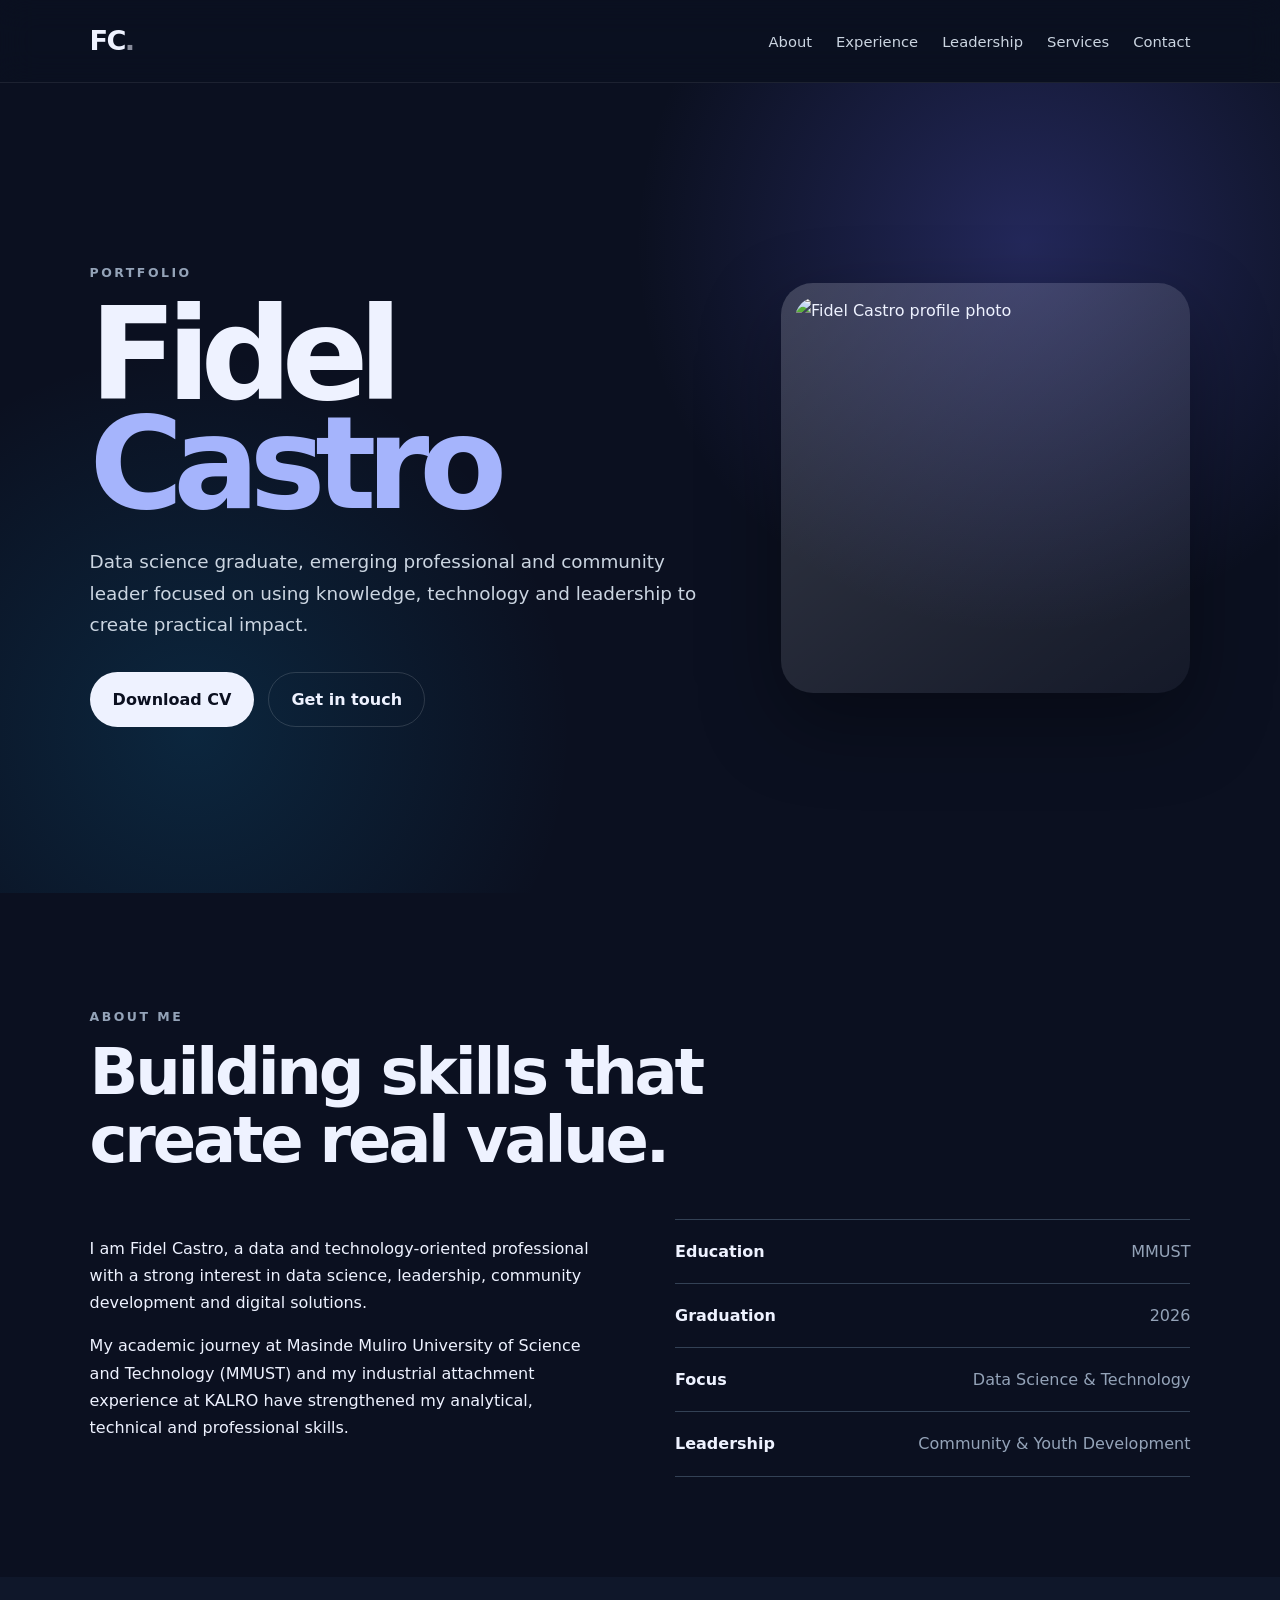
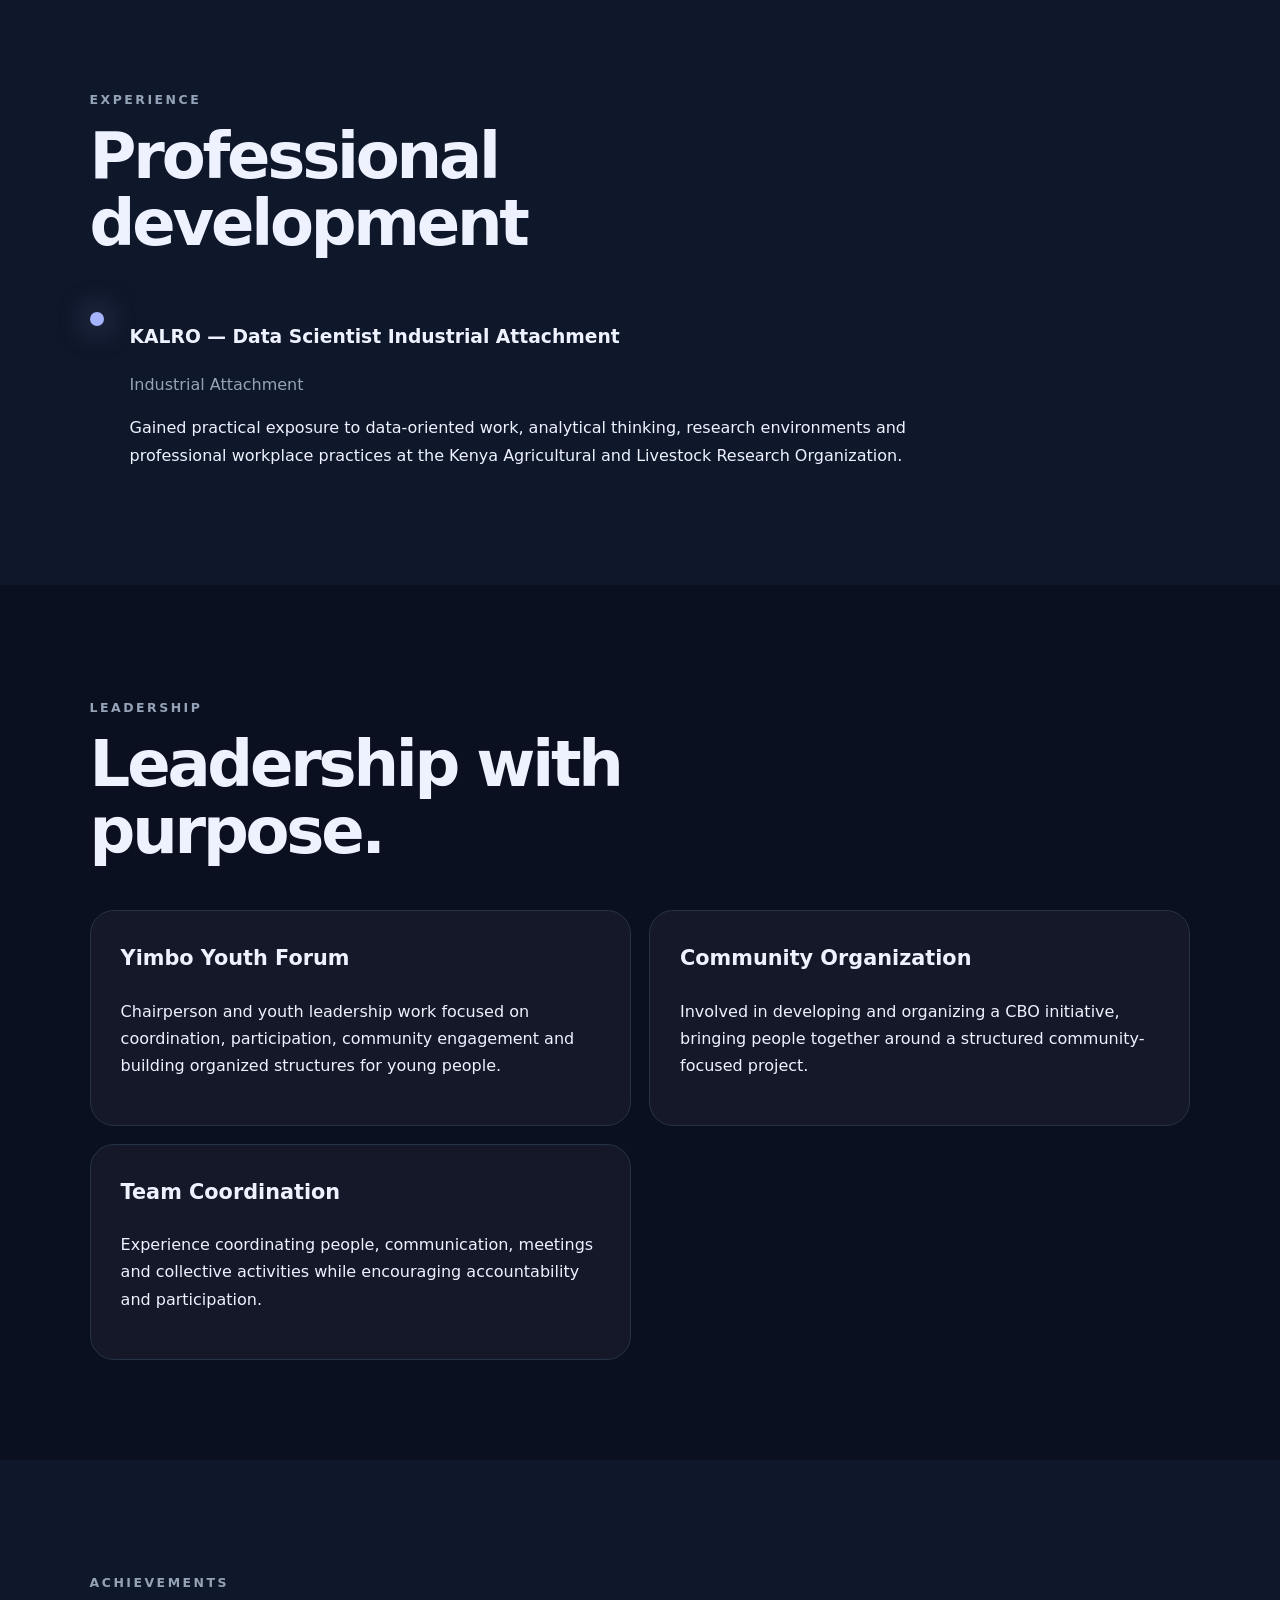
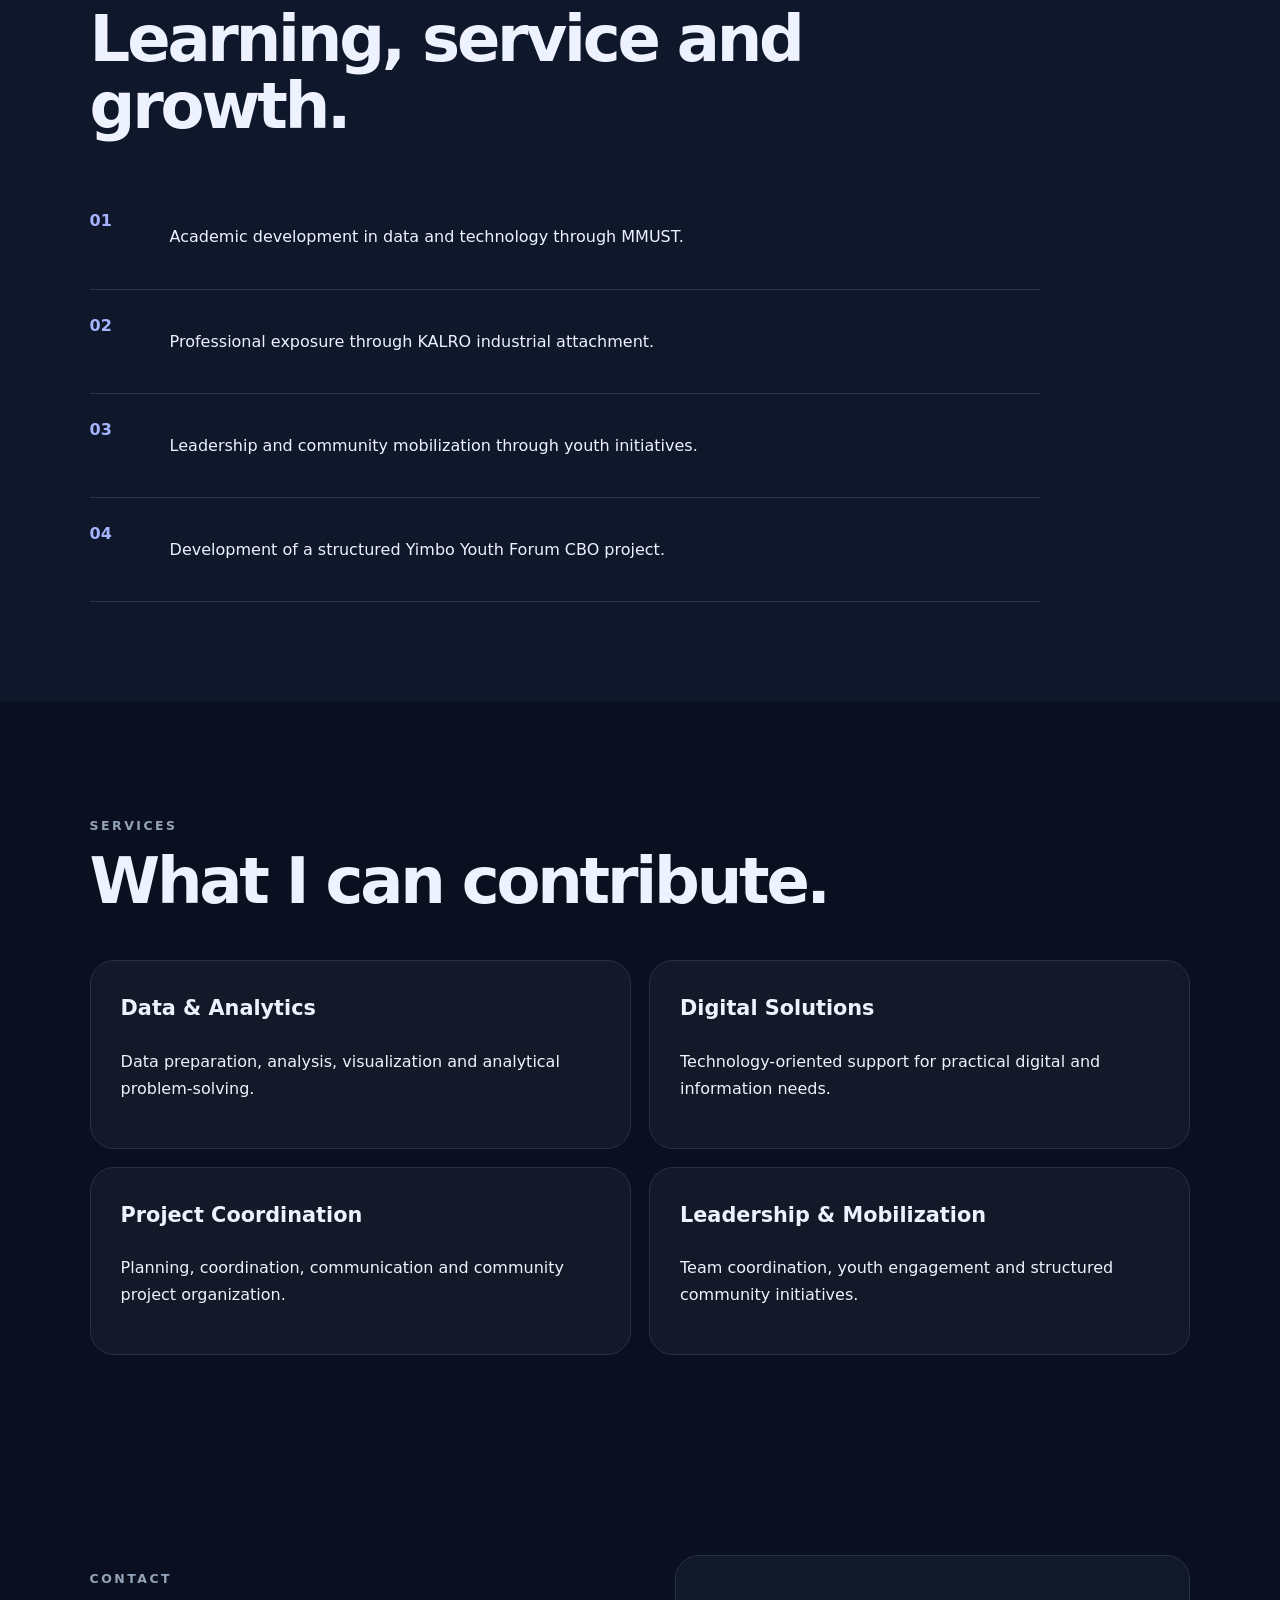
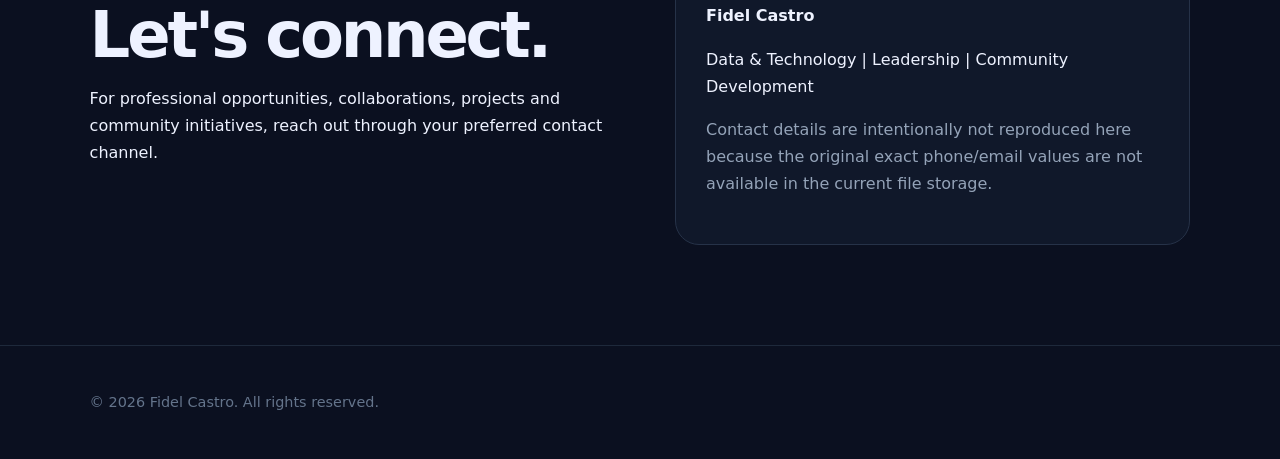
==== index.html @ 7cc09280 "Add files via upload" ====
<!doctype html>
<html lang="en">
<head>
<meta charset="utf-8">
<meta name="viewport" content="width=device-width, initial-scale=1">
<meta name="description" content="Fidel Castro — portfolio, leadership, data science and professional services.">
<title>Fidel Castro | Portfolio</title>
<link rel="stylesheet" href="styles.css">
</head>
<body>
<header class="nav">
  <a class="brand" href="#home">FC<span>.</span></a>
  <nav>
    <a href="#about">About</a>
    <a href="#experience">Experience</a>
    <a href="#leadership">Leadership</a>
    <a href="#services">Services</a>
    <a href="#contact">Contact</a>
  </nav>
</header>

<main>
<section id="home" class="hero">
  <div class="hero-copy">
    <p class="eyebrow">PORTFOLIO</p>
    <h1>Fidel<br><span>Castro</span></h1>
    <p class="lead">Data science graduate, emerging professional and community leader focused on using knowledge, technology and leadership to create practical impact.</p>
    <div class="actions">
      <a class="btn primary" href="Fidel_Castro_CV.pdf" target="_blank">Download CV</a>
      <a class="btn secondary" href="#contact">Get in touch</a>
    </div>
  </div>
  <div class="portrait-card">
    <img src="assets/profile.jpg" alt="Fidel Castro profile photo">
  </div>
</section>

<section id="about" class="section">
  <div class="section-head"><p class="eyebrow">ABOUT ME</p><h2>Building skills that create real value.</h2></div>
  <div class="grid two">
    <div><p>I am Fidel Castro, a data and technology-oriented professional with a strong interest in data science, leadership, community development and digital solutions.</p>
    <p>My academic journey at Masinde Muliro University of Science and Technology (MMUST) and my industrial attachment experience at KALRO have strengthened my analytical, technical and professional skills.</p></div>
    <div class="facts">
      <div><b>Education</b><span>MMUST</span></div>
      <div><b>Graduation</b><span>2026</span></div>
      <div><b>Focus</b><span>Data Science & Technology</span></div>
      <div><b>Leadership</b><span>Community & Youth Development</span></div>
    </div>
  </div>
</section>

<section id="experience" class="section alt">
  <div class="section-head"><p class="eyebrow">EXPERIENCE</p><h2>Professional development</h2></div>
  <article class="timeline-item">
    <div class="dot"></div>
    <div><h3>KALRO — Data Scientist Industrial Attachment</h3><p class="muted">Industrial Attachment</p>
    <p>Gained practical exposure to data-oriented work, analytical thinking, research environments and professional workplace practices at the Kenya Agricultural and Livestock Research Organization.</p></div>
  </article>
</section>

<section id="leadership" class="section">
  <div class="section-head"><p class="eyebrow">LEADERSHIP</p><h2>Leadership with purpose.</h2></div>
  <div class="cards">
    <article class="card"><h3>Yimbo Youth Forum</h3><p>Chairperson and youth leadership work focused on coordination, participation, community engagement and building organized structures for young people.</p></article>
    <article class="card"><h3>Community Organization</h3><p>Involved in developing and organizing a CBO initiative, bringing people together around a structured community-focused project.</p></article>
    <article class="card"><h3>Team Coordination</h3><p>Experience coordinating people, communication, meetings and collective activities while encouraging accountability and participation.</p></article>
  </div>
</section>

<section id="achievements" class="section alt">
  <div class="section-head"><p class="eyebrow">ACHIEVEMENTS</p><h2>Learning, service and growth.</h2></div>
  <div class="list">
    <div><span>01</span><p>Academic development in data and technology through MMUST.</p></div>
    <div><span>02</span><p>Professional exposure through KALRO industrial attachment.</p></div>
    <div><span>03</span><p>Leadership and community mobilization through youth initiatives.</p></div>
    <div><span>04</span><p>Development of a structured Yimbo Youth Forum CBO project.</p></div>
  </div>
</section>

<section id="services" class="section">
  <div class="section-head"><p class="eyebrow">SERVICES</p><h2>What I can contribute.</h2></div>
  <div class="cards">
    <article class="card"><h3>Data & Analytics</h3><p>Data preparation, analysis, visualization and analytical problem-solving.</p></article>
    <article class="card"><h3>Digital Solutions</h3><p>Technology-oriented support for practical digital and information needs.</p></article>
    <article class="card"><h3>Project Coordination</h3><p>Planning, coordination, communication and community project organization.</p></article>
    <article class="card"><h3>Leadership & Mobilization</h3><p>Team coordination, youth engagement and structured community initiatives.</p></article>
  </div>
</section>

<section id="contact" class="section contact">
  <div><p class="eyebrow">CONTACT</p><h2>Let's connect.</h2><p>For professional opportunities, collaborations, projects and community initiatives, reach out through your preferred contact channel.</p></div>
  <div class="contact-box">
    <p><strong>Fidel Castro</strong></p>
    <p>Data & Technology | Leadership | Community Development</p>
    <p class="muted">Contact details are intentionally not reproduced here because the original exact phone/email values are not available in the current file storage.</p>
  </div>
</section>
</main>

<footer><p>© 2026 Fidel Castro. All rights reserved.</p></footer>
<script src="script.js"></script>
</body>
</html>
---- styles.css ----
*{box-sizing:border-box}html{scroll-behavior:smooth}body{margin:0;font-family:Inter,system-ui,-apple-system,BlinkMacSystemFont,"Segoe UI",sans-serif;background:#0b1020;color:#eef2ff;line-height:1.7}a{color:inherit;text-decoration:none}.nav{position:sticky;top:0;z-index:20;display:flex;justify-content:space-between;align-items:center;padding:18px 7%;background:rgba(11,16,32,.88);backdrop-filter:blur(16px);border-bottom:1px solid rgba(255,255,255,.08)}.brand{font-size:1.7rem;font-weight:900;letter-spacing:-.06em}.brand span{opacity:.55}.nav nav{display:flex;gap:24px;font-size:.92rem;color:#cbd5e1}.nav nav a:hover{color:#fff}.hero{min-height:90vh;display:grid;grid-template-columns:1.2fr .8fr;gap:7%;align-items:center;padding:80px 7%;background:radial-gradient(circle at 80% 20%,rgba(99,102,241,.28),transparent 32%),radial-gradient(circle at 15% 80%,rgba(14,165,233,.15),transparent 30%)}.eyebrow{font-size:.78rem;letter-spacing:.2em;font-weight:800;color:#94a3b8}.hero h1{font-size:clamp(4rem,10vw,8rem);line-height:.85;letter-spacing:-.08em;margin:18px 0 28px}.hero h1 span{color:#a5b4fc}.lead{max-width:650px;font-size:1.15rem;color:#cbd5e1}.actions{display:flex;gap:14px;margin-top:32px}.btn{padding:13px 22px;border-radius:999px;border:1px solid rgba(255,255,255,.14);font-weight:750}.primary{background:#eef2ff;color:#0b1020}.secondary{background:transparent}.portrait-card{padding:14px;border-radius:32px;background:linear-gradient(145deg,rgba(255,255,255,.18),rgba(255,255,255,.04));box-shadow:0 30px 80px rgba(0,0,0,.35)}.portrait-card img{display:block;width:100%;aspect-ratio:1;border-radius:22px;object-fit:cover}.section{padding:100px 7%}.alt{background:#0f172a}.section-head{max-width:800px;margin-bottom:45px}.section h2{font-size:clamp(2rem,5vw,4rem);line-height:1.05;letter-spacing:-.05em;margin:10px 0}.grid.two{display:grid;grid-template-columns:1fr 1fr;gap:70px}.facts{border-top:1px solid #334155}.facts div{display:flex;justify-content:space-between;gap:20px;padding:18px 0;border-bottom:1px solid #334155}.facts span,.muted{color:#94a3b8}.timeline-item{display:grid;grid-template-columns:18px 1fr;gap:22px;max-width:900px}.dot{width:14px;height:14px;border-radius:50%;background:#a5b4fc;margin-top:10px;box-shadow:0 0 30px rgba(165,180,252,.7)}.cards{display:grid;grid-template-columns:repeat(2,1fr);gap:18px}.card{padding:30px;border:1px solid #263248;border-radius:24px;background:rgba(255,255,255,.035)}.card h3{margin-top:0;font-size:1.3rem}.list{max-width:950px}.list div{display:grid;grid-template-columns:60px 1fr;gap:20px;padding:22px 0;border-bottom:1px solid #263248}.list span{color:#a5b4fc;font-weight:800}.contact{display:grid;grid-template-columns:1fr 1fr;gap:70px}.contact-box{border:1px solid #263248;border-radius:24px;padding:30px;background:#10182a}footer{padding:30px 7%;border-top:1px solid #1e293b;color:#64748b;font-size:.9rem}@media(max-width:800px){.nav nav{display:none}.hero,.grid.two,.contact{grid-template-columns:1fr}.hero{padding-top:55px}.portrait-card{max-width:500px}.cards{grid-template-columns:1fr}.section{padding:75px 6%}.hero h1{font-size:4.5rem}}
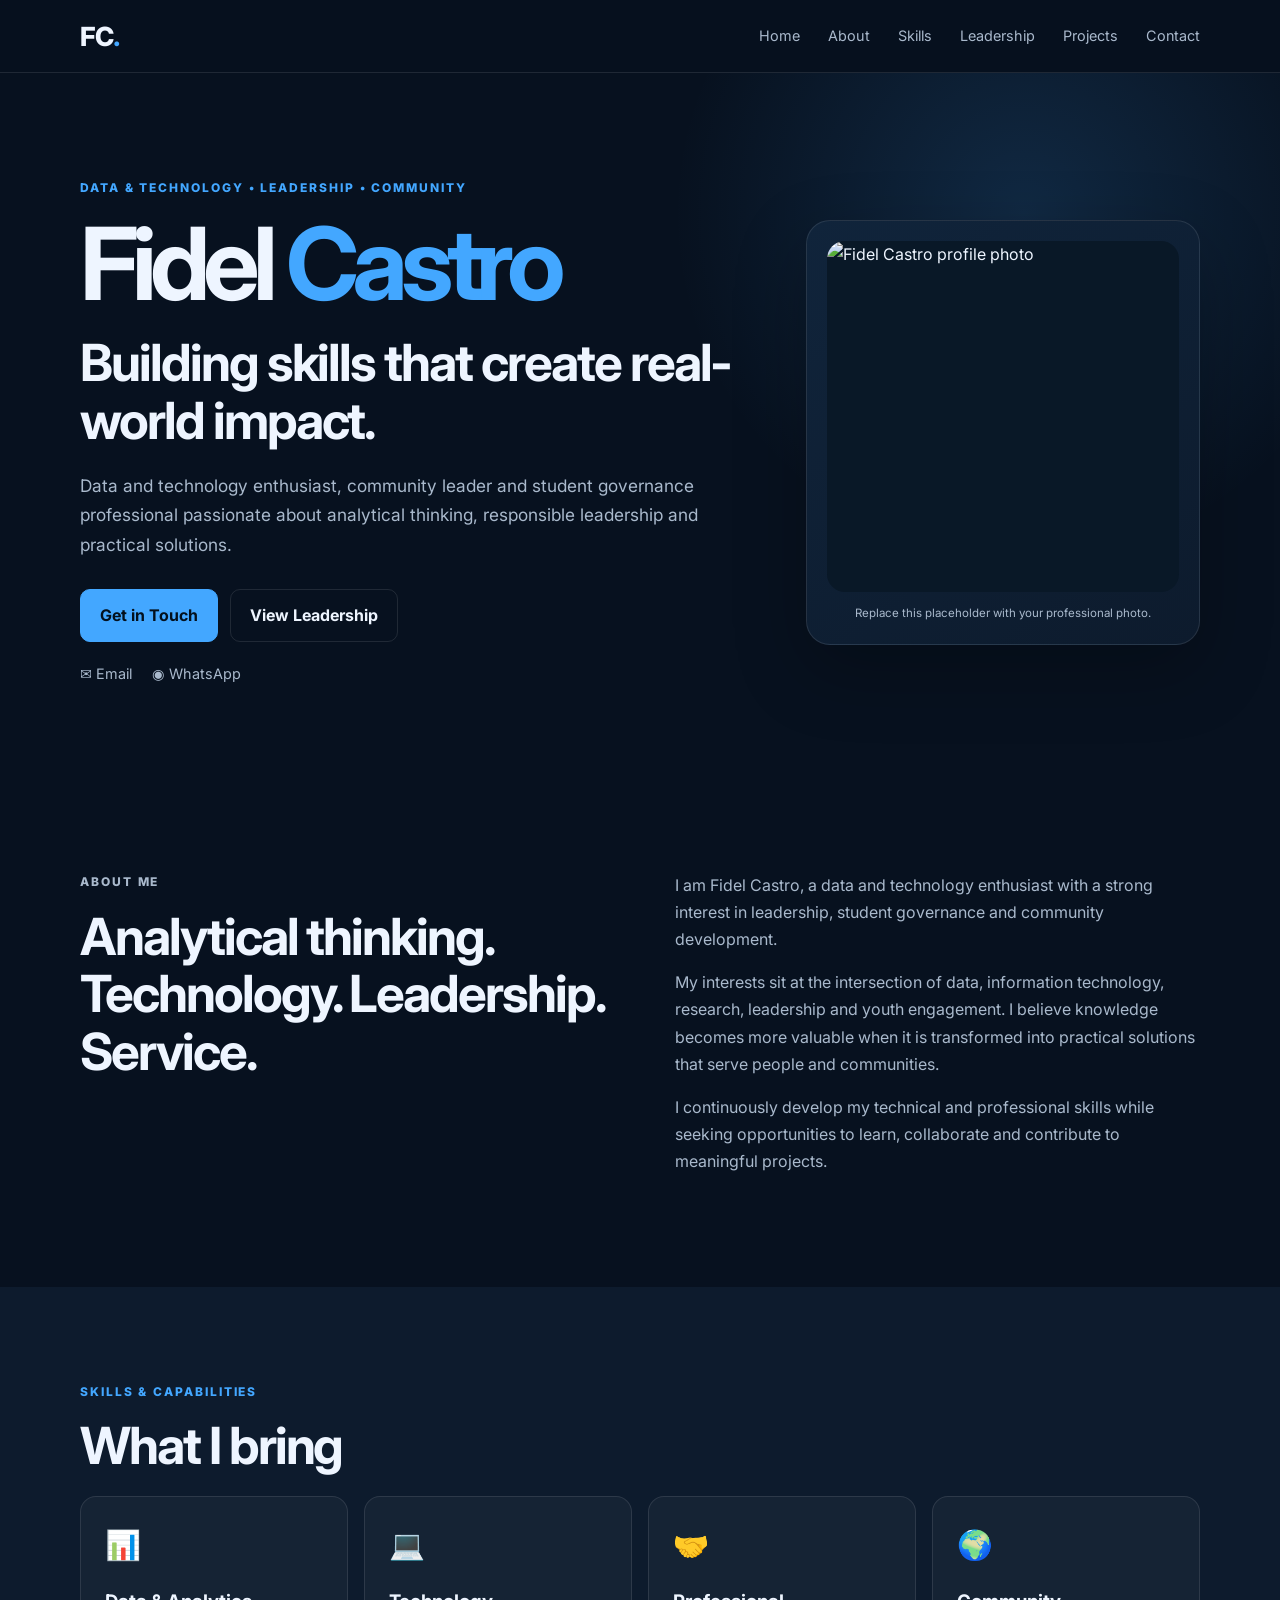
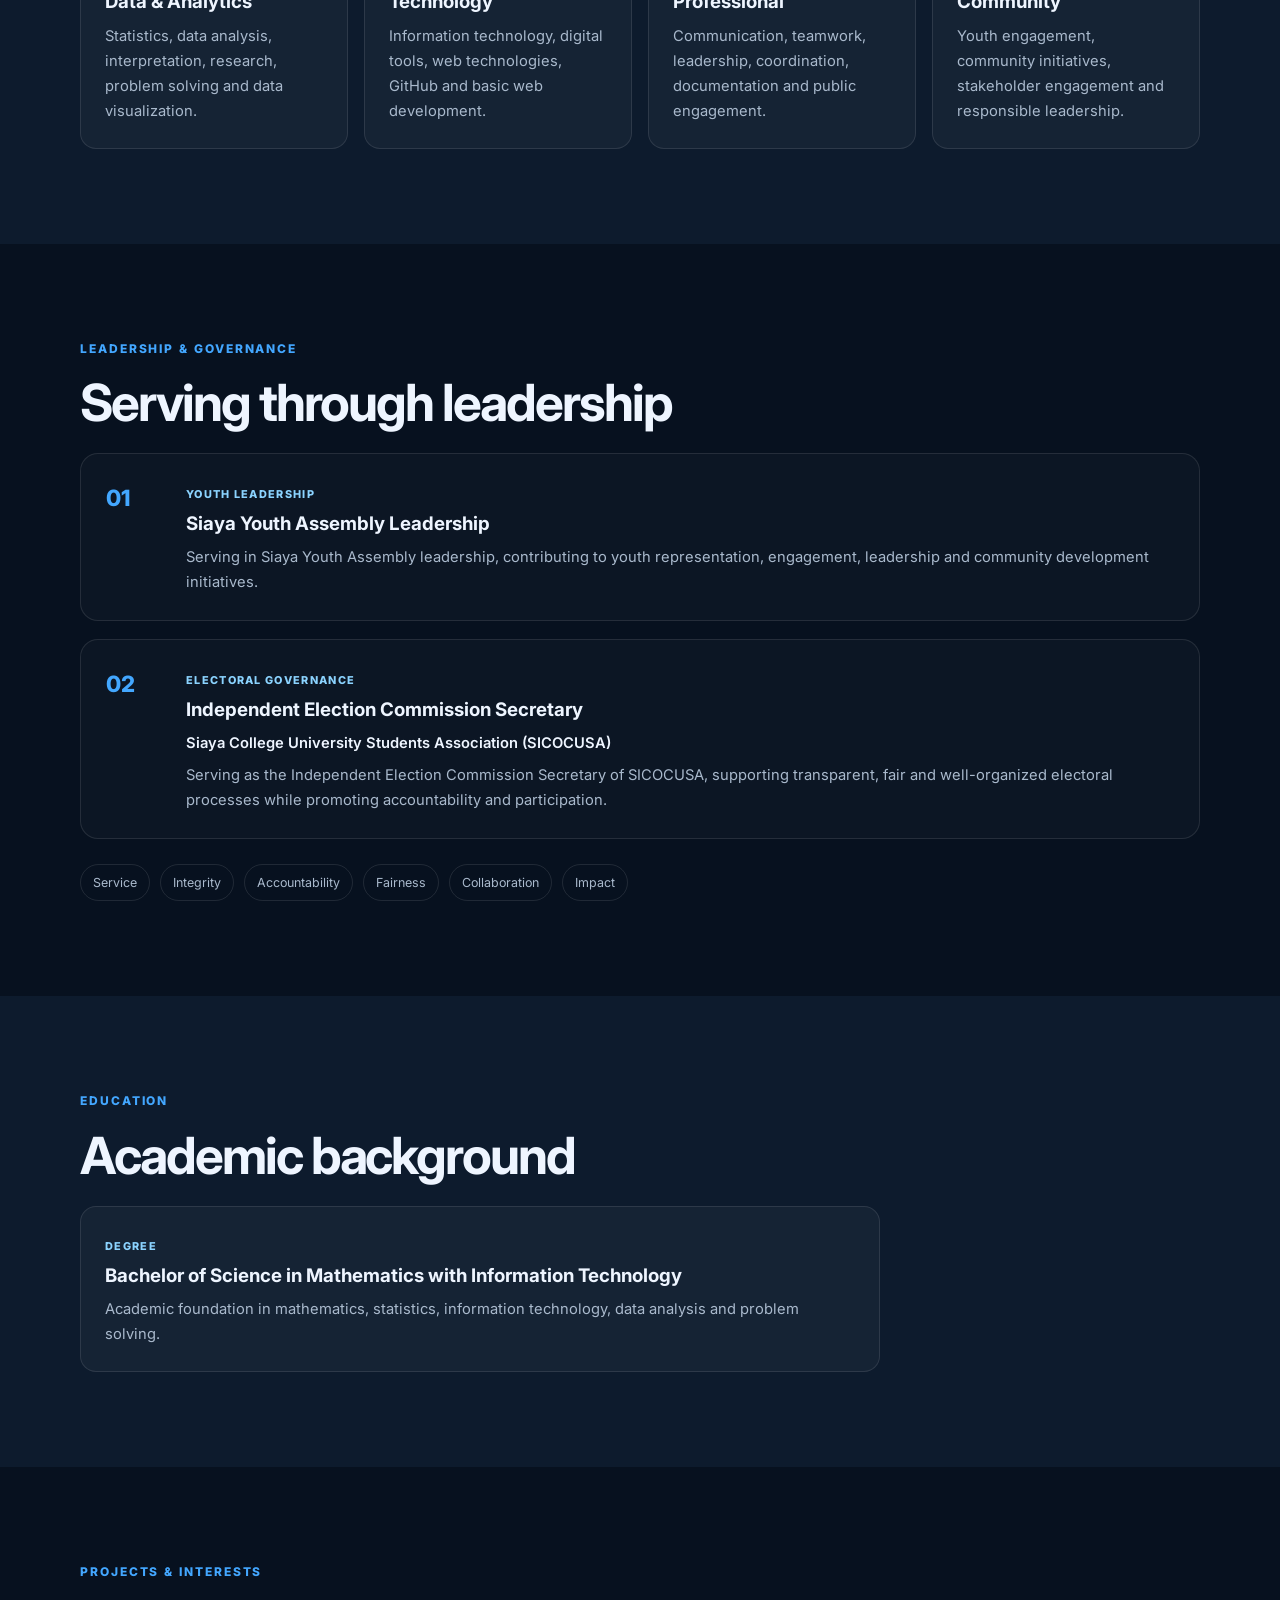
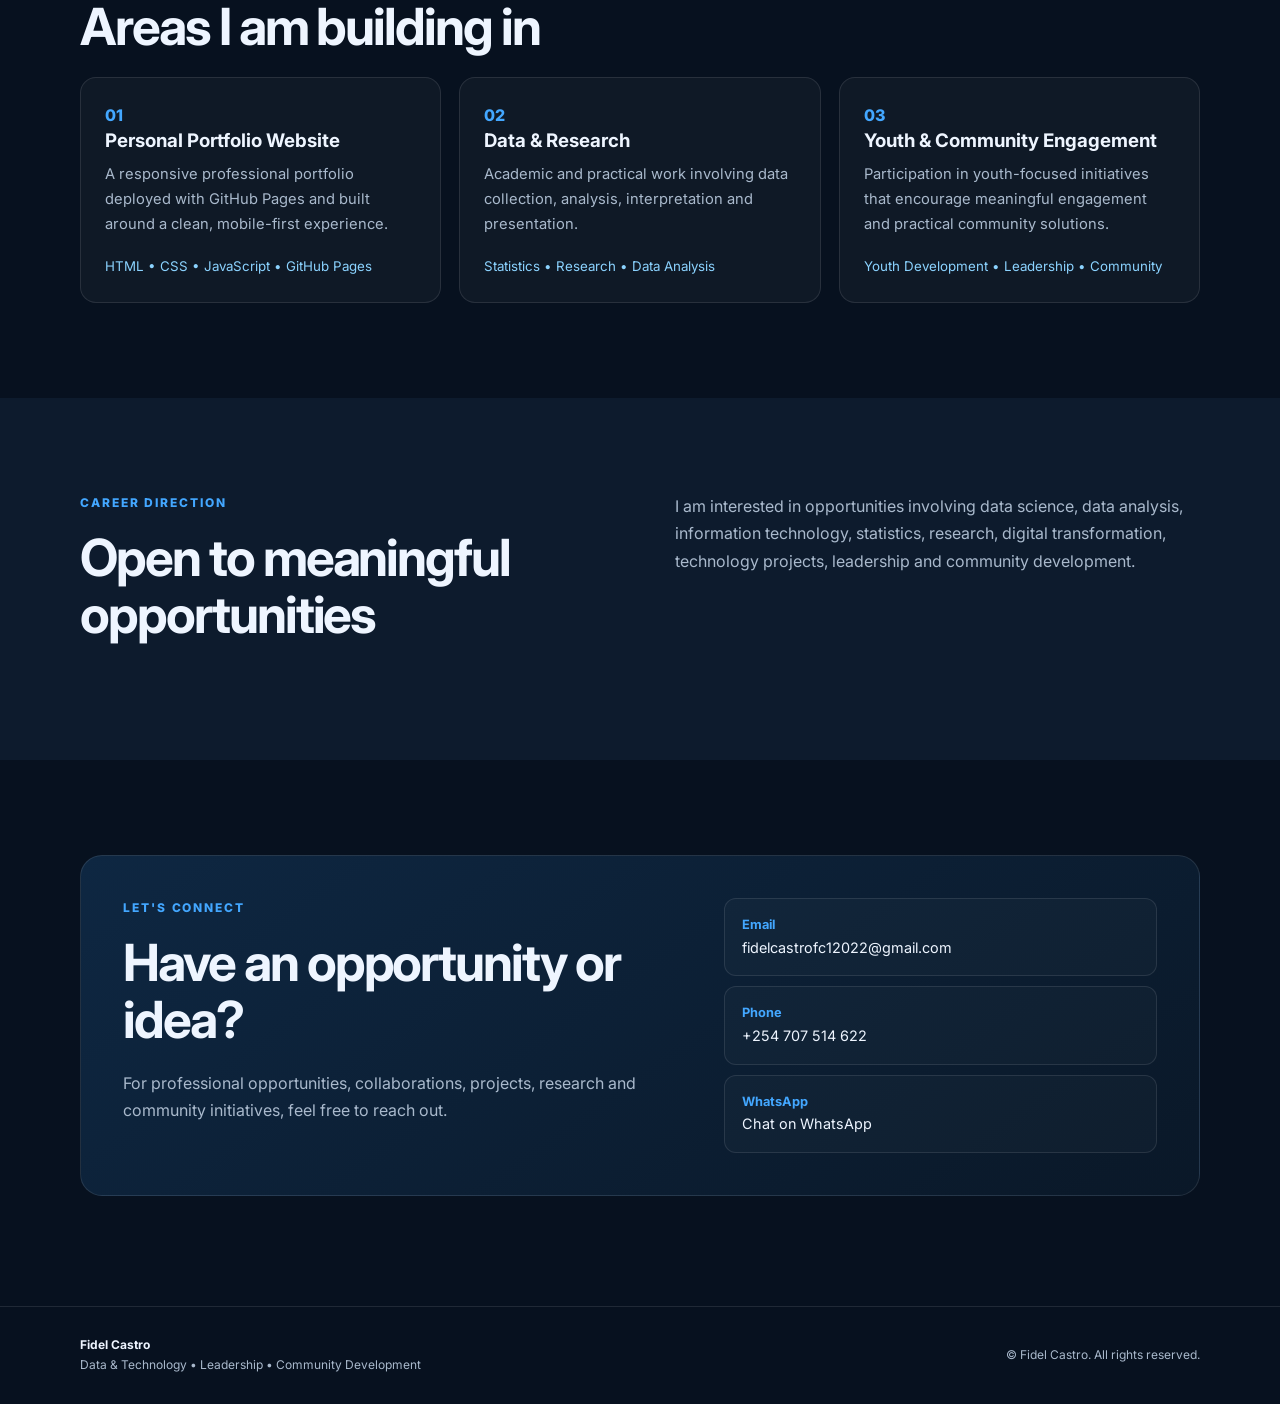
==== commit 283464da: "Add files via upload" ====
--- a/index.html
+++ b/index.html
@@ -1,103 +1,237 @@
-<!doctype html>
+<!DOCTYPE html>
 <html lang="en">
 <head>
-<meta charset="utf-8">
-<meta name="viewport" content="width=device-width, initial-scale=1">
-<meta name="description" content="Fidel Castro — portfolio, leadership, data science and professional services.">
-<title>Fidel Castro | Portfolio</title>
-<link rel="stylesheet" href="styles.css">
+  <meta charset="UTF-8">
+  <meta name="viewport" content="width=device-width, initial-scale=1.0">
+  <meta name="description" content="Fidel Castro — Data & Technology, Leadership and Community Development.">
+  <title>Fidel Castro | Portfolio</title>
+  <link rel="stylesheet" href="style.css">
 </head>
 <body>
-<header class="nav">
-  <a class="brand" href="#home">FC<span>.</span></a>
-  <nav>
-    <a href="#about">About</a>
-    <a href="#experience">Experience</a>
-    <a href="#leadership">Leadership</a>
-    <a href="#services">Services</a>
-    <a href="#contact">Contact</a>
-  </nav>
-</header>
-
-<main>
-<section id="home" class="hero">
-  <div class="hero-copy">
-    <p class="eyebrow">PORTFOLIO</p>
-    <h1>Fidel<br><span>Castro</span></h1>
-    <p class="lead">Data science graduate, emerging professional and community leader focused on using knowledge, technology and leadership to create practical impact.</p>
-    <div class="actions">
-      <a class="btn primary" href="Fidel_Castro_CV.pdf" target="_blank">Download CV</a>
-      <a class="btn secondary" href="#contact">Get in touch</a>
+  <header class="site-header">
+    <nav class="nav container">
+      <a class="logo" href="#home">FC<span>.</span></a>
+      <button class="menu-toggle" aria-label="Open menu" aria-expanded="false">☰</button>
+      <div class="nav-links">
+        <a href="#home">Home</a>
+        <a href="#about">About</a>
+        <a href="#skills">Skills</a>
+        <a href="#leadership">Leadership</a>
+        <a href="#projects">Projects</a>
+        <a href="#contact">Contact</a>
+      </div>
+    </nav>
+  </header>
+
+  <main>
+    <section id="home" class="hero">
+      <div class="container hero-grid">
+        <div class="hero-copy">
+          <p class="eyebrow">DATA & TECHNOLOGY • LEADERSHIP • COMMUNITY</p>
+          <h1>Fidel <span>Castro</span></h1>
+          <h2>Building skills that create real-world impact.</h2>
+          <p class="lead">
+            Data and technology enthusiast, community leader and student governance professional
+            passionate about analytical thinking, responsible leadership and practical solutions.
+          </p>
+          <div class="actions">
+            <a class="btn primary" href="#contact">Get in Touch</a>
+            <a class="btn secondary" href="#leadership">View Leadership</a>
+          </div>
+          <div class="quick-links">
+            <a href="mailto:fidelcastrofc12022@gmail.com">✉ Email</a>
+            <a href="https://wa.me/254707514622" target="_blank" rel="noopener">◉ WhatsApp</a>
+          </div>
+        </div>
+
+        <div class="profile-card">
+          <div class="profile-frame">
+            <img src="assets/profile-placeholder.svg" alt="Fidel Castro profile photo">
+          </div>
+          <p class="photo-note">Replace this placeholder with your professional photo.</p>
+        </div>
+      </div>
+    </section>
+
+    <section id="about" class="section">
+      <div class="container two-col">
+        <div>
+          <p class="eyebrow">ABOUT ME</p>
+          <h2>Analytical thinking. Technology. Leadership. Service.</h2>
+        </div>
+        <div>
+          <p>
+            I am Fidel Castro, a data and technology enthusiast with a strong interest in
+            leadership, student governance and community development.
+          </p>
+          <p>
+            My interests sit at the intersection of data, information technology, research,
+            leadership and youth engagement. I believe knowledge becomes more valuable when it
+            is transformed into practical solutions that serve people and communities.
+          </p>
+          <p>
+            I continuously develop my technical and professional skills while seeking
+            opportunities to learn, collaborate and contribute to meaningful projects.
+          </p>
+        </div>
+      </div>
+    </section>
+
+    <section id="skills" class="section alt">
+      <div class="container">
+        <p class="eyebrow">SKILLS & CAPABILITIES</p>
+        <h2>What I bring</h2>
+        <div class="cards">
+          <article class="card">
+            <div class="icon">📊</div>
+            <h3>Data & Analytics</h3>
+            <p>Statistics, data analysis, interpretation, research, problem solving and data visualization.</p>
+          </article>
+          <article class="card">
+            <div class="icon">💻</div>
+            <h3>Technology</h3>
+            <p>Information technology, digital tools, web technologies, GitHub and basic web development.</p>
+          </article>
+          <article class="card">
+            <div class="icon">🤝</div>
+            <h3>Professional</h3>
+            <p>Communication, teamwork, leadership, coordination, documentation and public engagement.</p>
+          </article>
+          <article class="card">
+            <div class="icon">🌍</div>
+            <h3>Community</h3>
+            <p>Youth engagement, community initiatives, stakeholder engagement and responsible leadership.</p>
+          </article>
+        </div>
+      </div>
+    </section>
+
+    <section id="leadership" class="section">
+      <div class="container">
+        <p class="eyebrow">LEADERSHIP & GOVERNANCE</p>
+        <h2>Serving through leadership</h2>
+        <div class="timeline">
+          <article class="role">
+            <div class="role-number">01</div>
+            <div>
+              <span class="tag">Youth Leadership</span>
+              <h3>Siaya Youth Assembly Leadership</h3>
+              <p>
+                Serving in Siaya Youth Assembly leadership, contributing to youth representation,
+                engagement, leadership and community development initiatives.
+              </p>
+            </div>
+          </article>
+
+          <article class="role">
+            <div class="role-number">02</div>
+            <div>
+              <span class="tag">Electoral Governance</span>
+              <h3>Independent Election Commission Secretary</h3>
+              <p class="association">Siaya College University Students Association (SICOCUSA)</p>
+              <p>
+                Serving as the Independent Election Commission Secretary of SICOCUSA, supporting
+                transparent, fair and well-organized electoral processes while promoting
+                accountability and participation.
+              </p>
+            </div>
+          </article>
+        </div>
+
+        <div class="values">
+          <span>Service</span><span>Integrity</span><span>Accountability</span>
+          <span>Fairness</span><span>Collaboration</span><span>Impact</span>
+        </div>
+      </div>
+    </section>
+
+    <section id="education" class="section alt">
+      <div class="container">
+        <p class="eyebrow">EDUCATION</p>
+        <h2>Academic background</h2>
+        <article class="education-card">
+          <div>
+            <span class="tag">Degree</span>
+            <h3>Bachelor of Science in Mathematics with Information Technology</h3>
+            <p>Academic foundation in mathematics, statistics, information technology, data analysis and problem solving.</p>
+          </div>
+        </article>
+      </div>
+    </section>
+
+    <section id="projects" class="section">
+      <div class="container">
+        <p class="eyebrow">PROJECTS & INTERESTS</p>
+        <h2>Areas I am building in</h2>
+        <div class="project-grid">
+          <article class="project">
+            <span>01</span>
+            <h3>Personal Portfolio Website</h3>
+            <p>A responsive professional portfolio deployed with GitHub Pages and built around a clean, mobile-first experience.</p>
+            <small>HTML • CSS • JavaScript • GitHub Pages</small>
+          </article>
+          <article class="project">
+            <span>02</span>
+            <h3>Data & Research</h3>
+            <p>Academic and practical work involving data collection, analysis, interpretation and presentation.</p>
+            <small>Statistics • Research • Data Analysis</small>
+          </article>
+          <article class="project">
+            <span>03</span>
+            <h3>Youth & Community Engagement</h3>
+            <p>Participation in youth-focused initiatives that encourage meaningful engagement and practical community solutions.</p>
+            <small>Youth Development • Leadership • Community</small>
+          </article>
+        </div>
+      </div>
+    </section>
+
+    <section id="career" class="section alt">
+      <div class="container career">
+        <div>
+          <p class="eyebrow">CAREER DIRECTION</p>
+          <h2>Open to meaningful opportunities</h2>
+        </div>
+        <p>
+          I am interested in opportunities involving data science, data analysis, information
+          technology, statistics, research, digital transformation, technology projects,
+          leadership and community development.
+        </p>
+      </div>
+    </section>
+
+    <section id="contact" class="section contact">
+      <div class="container contact-box">
+        <div>
+          <p class="eyebrow">LET'S CONNECT</p>
+          <h2>Have an opportunity or idea?</h2>
+          <p>For professional opportunities, collaborations, projects, research and community initiatives, feel free to reach out.</p>
+        </div>
+        <div class="contact-details">
+          <a href="mailto:fidelcastrofc12022@gmail.com">
+            <strong>Email</strong>
+            <span>fidelcastrofc12022@gmail.com</span>
+          </a>
+          <a href="tel:+254707514622">
+            <strong>Phone</strong>
+            <span>+254 707 514 622</span>
+          </a>
+          <a href="https://wa.me/254707514622" target="_blank" rel="noopener">
+            <strong>WhatsApp</strong>
+            <span>Chat on WhatsApp</span>
+          </a>
+        </div>
+      </div>
+    </section>
+  </main>
+
+  <footer>
+    <div class="container footer-inner">
+      <div><strong>Fidel Castro</strong><span>Data & Technology • Leadership • Community Development</span></div>
+      <p>© <span id="year"></span> Fidel Castro. All rights reserved.</p>
     </div>
-  </div>
-  <div class="portrait-card">
-    <img src="assets/profile.jpg" alt="Fidel Castro profile photo">
-  </div>
-</section>
-
-<section id="about" class="section">
-  <div class="section-head"><p class="eyebrow">ABOUT ME</p><h2>Building skills that create real value.</h2></div>
-  <div class="grid two">
-    <div><p>I am Fidel Castro, a data and technology-oriented professional with a strong interest in data science, leadership, community development and digital solutions.</p>
-    <p>My academic journey at Masinde Muliro University of Science and Technology (MMUST) and my industrial attachment experience at KALRO have strengthened my analytical, technical and professional skills.</p></div>
-    <div class="facts">
-      <div><b>Education</b><span>MMUST</span></div>
-      <div><b>Graduation</b><span>2026</span></div>
-      <div><b>Focus</b><span>Data Science & Technology</span></div>
-      <div><b>Leadership</b><span>Community & Youth Development</span></div>
-    </div>
-  </div>
-</section>
-
-<section id="experience" class="section alt">
-  <div class="section-head"><p class="eyebrow">EXPERIENCE</p><h2>Professional development</h2></div>
-  <article class="timeline-item">
-    <div class="dot"></div>
-    <div><h3>KALRO — Data Scientist Industrial Attachment</h3><p class="muted">Industrial Attachment</p>
-    <p>Gained practical exposure to data-oriented work, analytical thinking, research environments and professional workplace practices at the Kenya Agricultural and Livestock Research Organization.</p></div>
-  </article>
-</section>
-
-<section id="leadership" class="section">
-  <div class="section-head"><p class="eyebrow">LEADERSHIP</p><h2>Leadership with purpose.</h2></div>
-  <div class="cards">
-    <article class="card"><h3>Yimbo Youth Forum</h3><p>Chairperson and youth leadership work focused on coordination, participation, community engagement and building organized structures for young people.</p></article>
-    <article class="card"><h3>Community Organization</h3><p>Involved in developing and organizing a CBO initiative, bringing people together around a structured community-focused project.</p></article>
-    <article class="card"><h3>Team Coordination</h3><p>Experience coordinating people, communication, meetings and collective activities while encouraging accountability and participation.</p></article>
-  </div>
-</section>
-
-<section id="achievements" class="section alt">
-  <div class="section-head"><p class="eyebrow">ACHIEVEMENTS</p><h2>Learning, service and growth.</h2></div>
-  <div class="list">
-    <div><span>01</span><p>Academic development in data and technology through MMUST.</p></div>
-    <div><span>02</span><p>Professional exposure through KALRO industrial attachment.</p></div>
-    <div><span>03</span><p>Leadership and community mobilization through youth initiatives.</p></div>
-    <div><span>04</span><p>Development of a structured Yimbo Youth Forum CBO project.</p></div>
-  </div>
-</section>
-
-<section id="services" class="section">
-  <div class="section-head"><p class="eyebrow">SERVICES</p><h2>What I can contribute.</h2></div>
-  <div class="cards">
-    <article class="card"><h3>Data & Analytics</h3><p>Data preparation, analysis, visualization and analytical problem-solving.</p></article>
-    <article class="card"><h3>Digital Solutions</h3><p>Technology-oriented support for practical digital and information needs.</p></article>
-    <article class="card"><h3>Project Coordination</h3><p>Planning, coordination, communication and community project organization.</p></article>
-    <article class="card"><h3>Leadership & Mobilization</h3><p>Team coordination, youth engagement and structured community initiatives.</p></article>
-  </div>
-</section>
-
-<section id="contact" class="section contact">
-  <div><p class="eyebrow">CONTACT</p><h2>Let's connect.</h2><p>For professional opportunities, collaborations, projects and community initiatives, reach out through your preferred contact channel.</p></div>
-  <div class="contact-box">
-    <p><strong>Fidel Castro</strong></p>
-    <p>Data & Technology | Leadership | Community Development</p>
-    <p class="muted">Contact details are intentionally not reproduced here because the original exact phone/email values are not available in the current file storage.</p>
-  </div>
-</section>
-</main>
-
-<footer><p>© 2026 Fidel Castro. All rights reserved.</p></footer>
-<script src="script.js"></script>
+  </footer>
+
+  <script src="script.js"></script>
 </body>
-</html>+</html>
--- a/style.css
+++ b/style.css
@@ -0,0 +1,88 @@
+@import url('https://fonts.googleapis.com/css2?family=Inter:wght@400;500;600;700;800&display=swap');
+
+:root{
+  --bg:#07111f;
+  --surface:#0d1b2d;
+  --surface2:#10243b;
+  --text:#eef5ff;
+  --muted:#a9b9cc;
+  --accent:#43a7ff;
+  --accent2:#8bd3ff;
+  --border:rgba(255,255,255,.10);
+  --max:1120px;
+}
+*{box-sizing:border-box;margin:0;padding:0}
+html{scroll-behavior:smooth}
+body{font-family:Inter,system-ui,sans-serif;background:var(--bg);color:var(--text);line-height:1.7}
+a{color:inherit;text-decoration:none}
+.container{width:min(var(--max),92%);margin:auto}
+.site-header{position:sticky;top:0;z-index:20;background:rgba(7,17,31,.88);backdrop-filter:blur(16px);border-bottom:1px solid var(--border)}
+.nav{min-height:72px;display:flex;align-items:center;justify-content:space-between}
+.logo{font-size:1.65rem;font-weight:800;letter-spacing:-1px}
+.logo span,h1 span{color:var(--accent)}
+.nav-links{display:flex;gap:28px}
+.nav-links a{font-size:.9rem;color:var(--muted);transition:.2s}
+.nav-links a:hover{color:var(--text)}
+.menu-toggle{display:none;background:none;border:0;color:var(--text);font-size:1.6rem}
+.hero{padding:105px 0 90px;background:radial-gradient(circle at 80% 20%,rgba(67,167,255,.16),transparent 30%)}
+.hero-grid{display:grid;grid-template-columns:1.25fr .75fr;gap:70px;align-items:center}
+.eyebrow{font-size:.75rem;letter-spacing:.16em;font-weight:800;color:var(--accent);margin-bottom:15px}
+h1{font-size:clamp(3.3rem,8vw,6.3rem);line-height:1;letter-spacing:-.07em;margin-bottom:20px}
+h2{font-size:clamp(2rem,4vw,3.2rem);line-height:1.12;letter-spacing:-.04em;margin-bottom:22px}
+h3{line-height:1.25;margin-bottom:10px}
+.lead{font-size:1.08rem;color:var(--muted);max-width:680px}
+.actions{display:flex;gap:12px;margin:30px 0 20px;flex-wrap:wrap}
+.btn{padding:12px 19px;border-radius:10px;font-weight:700;border:1px solid var(--border)}
+.btn.primary{background:var(--accent);color:#03101d;border-color:var(--accent)}
+.btn.secondary{background:transparent}
+.quick-links{display:flex;gap:20px;color:var(--muted);font-size:.9rem}
+.profile-card{background:linear-gradient(145deg,var(--surface2),var(--surface));border:1px solid var(--border);border-radius:24px;padding:20px;box-shadow:0 25px 70px rgba(0,0,0,.25)}
+.profile-frame{aspect-ratio:1/1;overflow:hidden;border-radius:18px;background:#091827}
+.profile-frame img{width:100%;height:100%;object-fit:cover}
+.photo-note{font-size:.72rem;color:var(--muted);text-align:center;margin-top:12px}
+.section{padding:95px 0}
+.alt{background:var(--surface)}
+.two-col,.career{display:grid;grid-template-columns:1fr 1fr;gap:70px}
+.two-col p,.career>p{color:var(--muted);margin-bottom:16px}
+.cards{display:grid;grid-template-columns:repeat(4,1fr);gap:16px}
+.card,.project,.education-card{background:rgba(255,255,255,.035);border:1px solid var(--border);border-radius:16px;padding:24px}
+.icon{font-size:1.8rem;margin-bottom:20px}
+.card p,.project p,.role p,.education-card p{color:var(--muted);font-size:.92rem}
+.timeline{display:grid;gap:18px}
+.role{display:grid;grid-template-columns:60px 1fr;gap:20px;padding:25px;border:1px solid var(--border);border-radius:18px;background:rgba(255,255,255,.025)}
+.role-number{font-size:1.4rem;font-weight:800;color:var(--accent)}
+.tag{display:inline-block;font-size:.68rem;text-transform:uppercase;letter-spacing:.12em;color:var(--accent2);font-weight:800;margin-bottom:8px}
+.association{color:var(--text)!important;font-weight:600;margin-bottom:7px}
+.values{display:flex;flex-wrap:wrap;gap:10px;margin-top:25px}
+.values span{border:1px solid var(--border);padding:7px 12px;border-radius:999px;color:var(--muted);font-size:.78rem}
+.project-grid{display:grid;grid-template-columns:repeat(3,1fr);gap:18px}
+.project>span{color:var(--accent);font-weight:800}
+.project small{display:block;color:var(--accent2);margin-top:18px}
+.education-card{max-width:800px}
+.contact{padding-bottom:110px}
+.contact-box{display:grid;grid-template-columns:1fr .8fr;gap:60px;padding:42px;border-radius:22px;background:linear-gradient(145deg,#0e2742,#0a1828);border:1px solid var(--border)}
+.contact-box>div:first-child p:last-child{color:var(--muted);max-width:580px}
+.contact-details{display:grid;gap:10px}
+.contact-details a{display:flex;flex-direction:column;padding:15px 17px;border:1px solid var(--border);border-radius:12px;background:rgba(255,255,255,.025)}
+.contact-details strong{font-size:.8rem;color:var(--accent)}
+.contact-details span{font-size:.9rem}
+footer{border-top:1px solid var(--border);padding:28px 0;color:var(--muted)}
+.footer-inner{display:flex;justify-content:space-between;gap:20px;align-items:center;font-size:.75rem}
+.footer-inner div{display:flex;flex-direction:column}
+.footer-inner strong{color:var(--text)}
+@media(max-width:850px){
+  .menu-toggle{display:block}
+  .nav-links{display:none;position:absolute;top:72px;left:0;right:0;background:var(--bg);padding:20px 4%;flex-direction:column;gap:16px;border-bottom:1px solid var(--border)}
+  .nav-links.open{display:flex}
+  .hero-grid,.two-col,.career,.contact-box{grid-template-columns:1fr}
+  .hero{padding-top:70px}
+  .cards{grid-template-columns:1fr 1fr}
+  .project-grid{grid-template-columns:1fr}
+}
+@media(max-width:520px){
+  .section{padding:70px 0}
+  h1{font-size:3.5rem}
+  .cards{grid-template-columns:1fr}
+  .footer-inner{flex-direction:column;align-items:flex-start}
+  .role{grid-template-columns:1fr}
+}
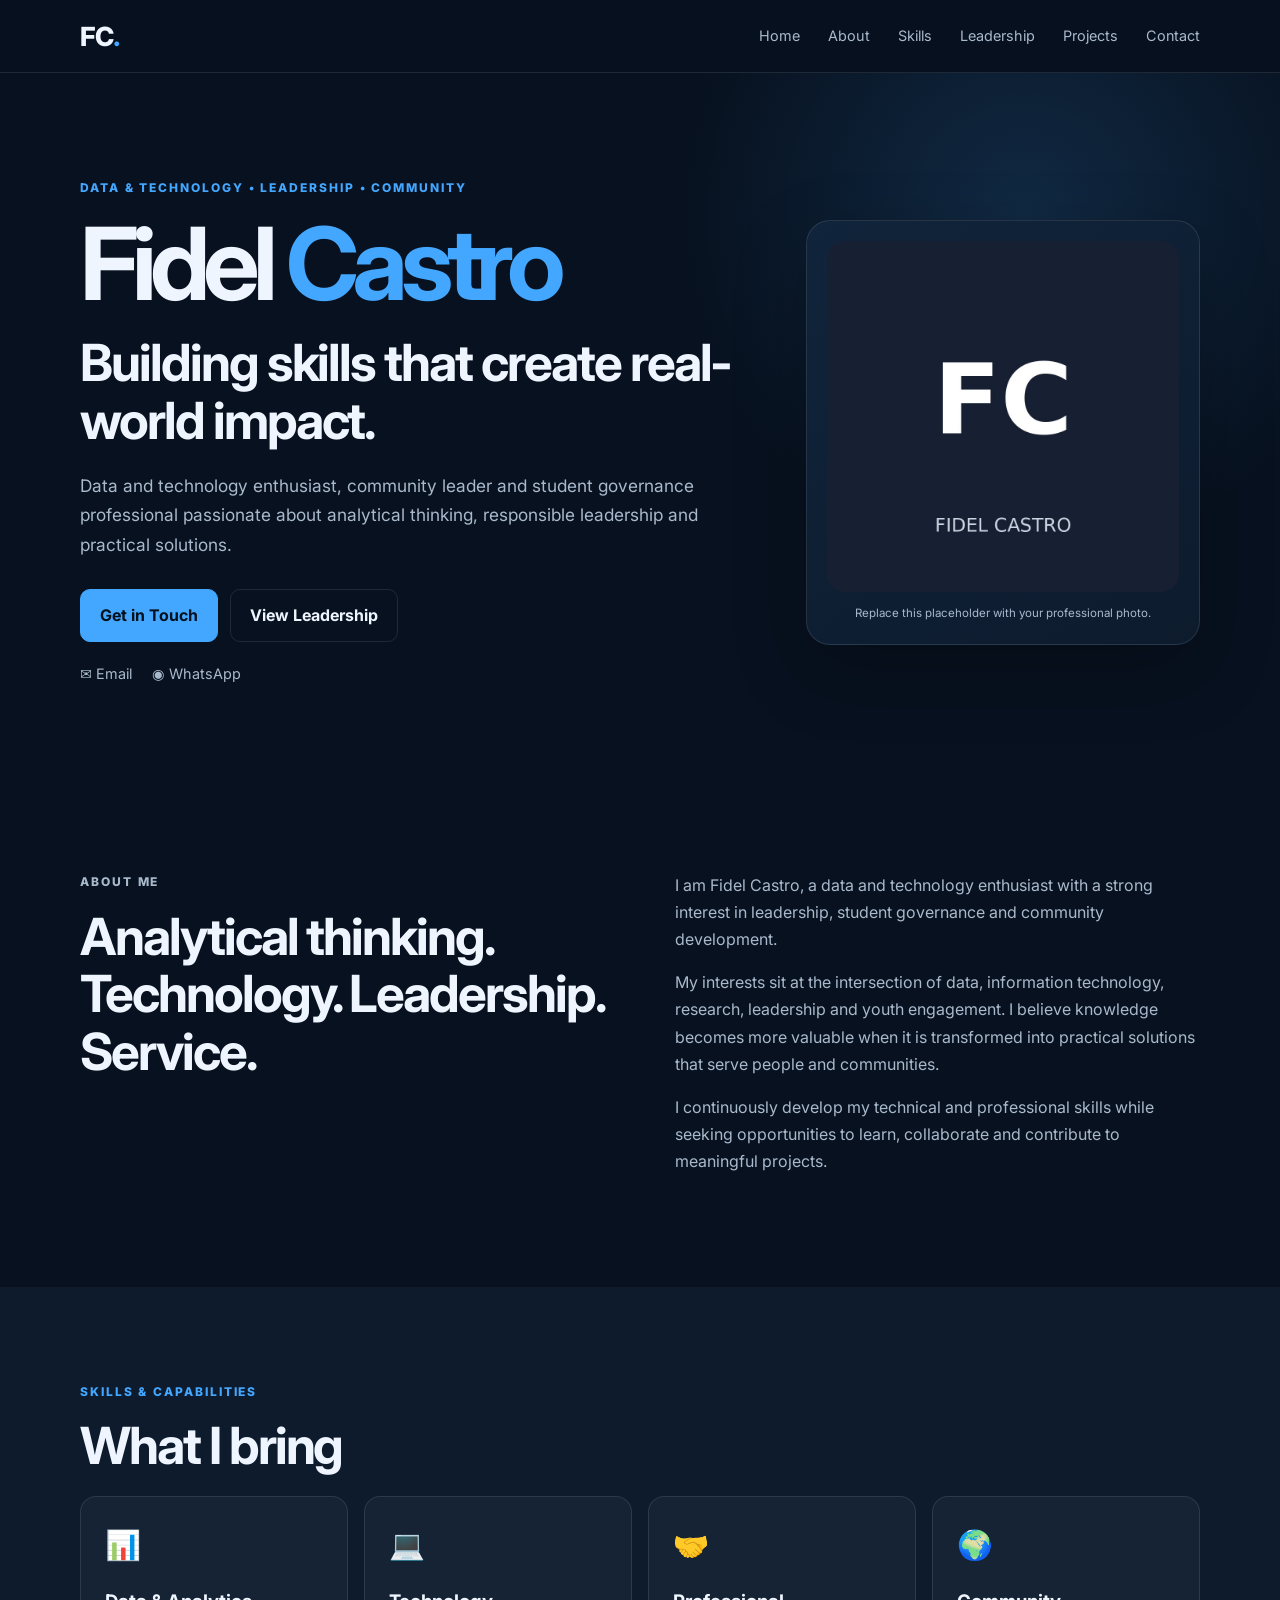
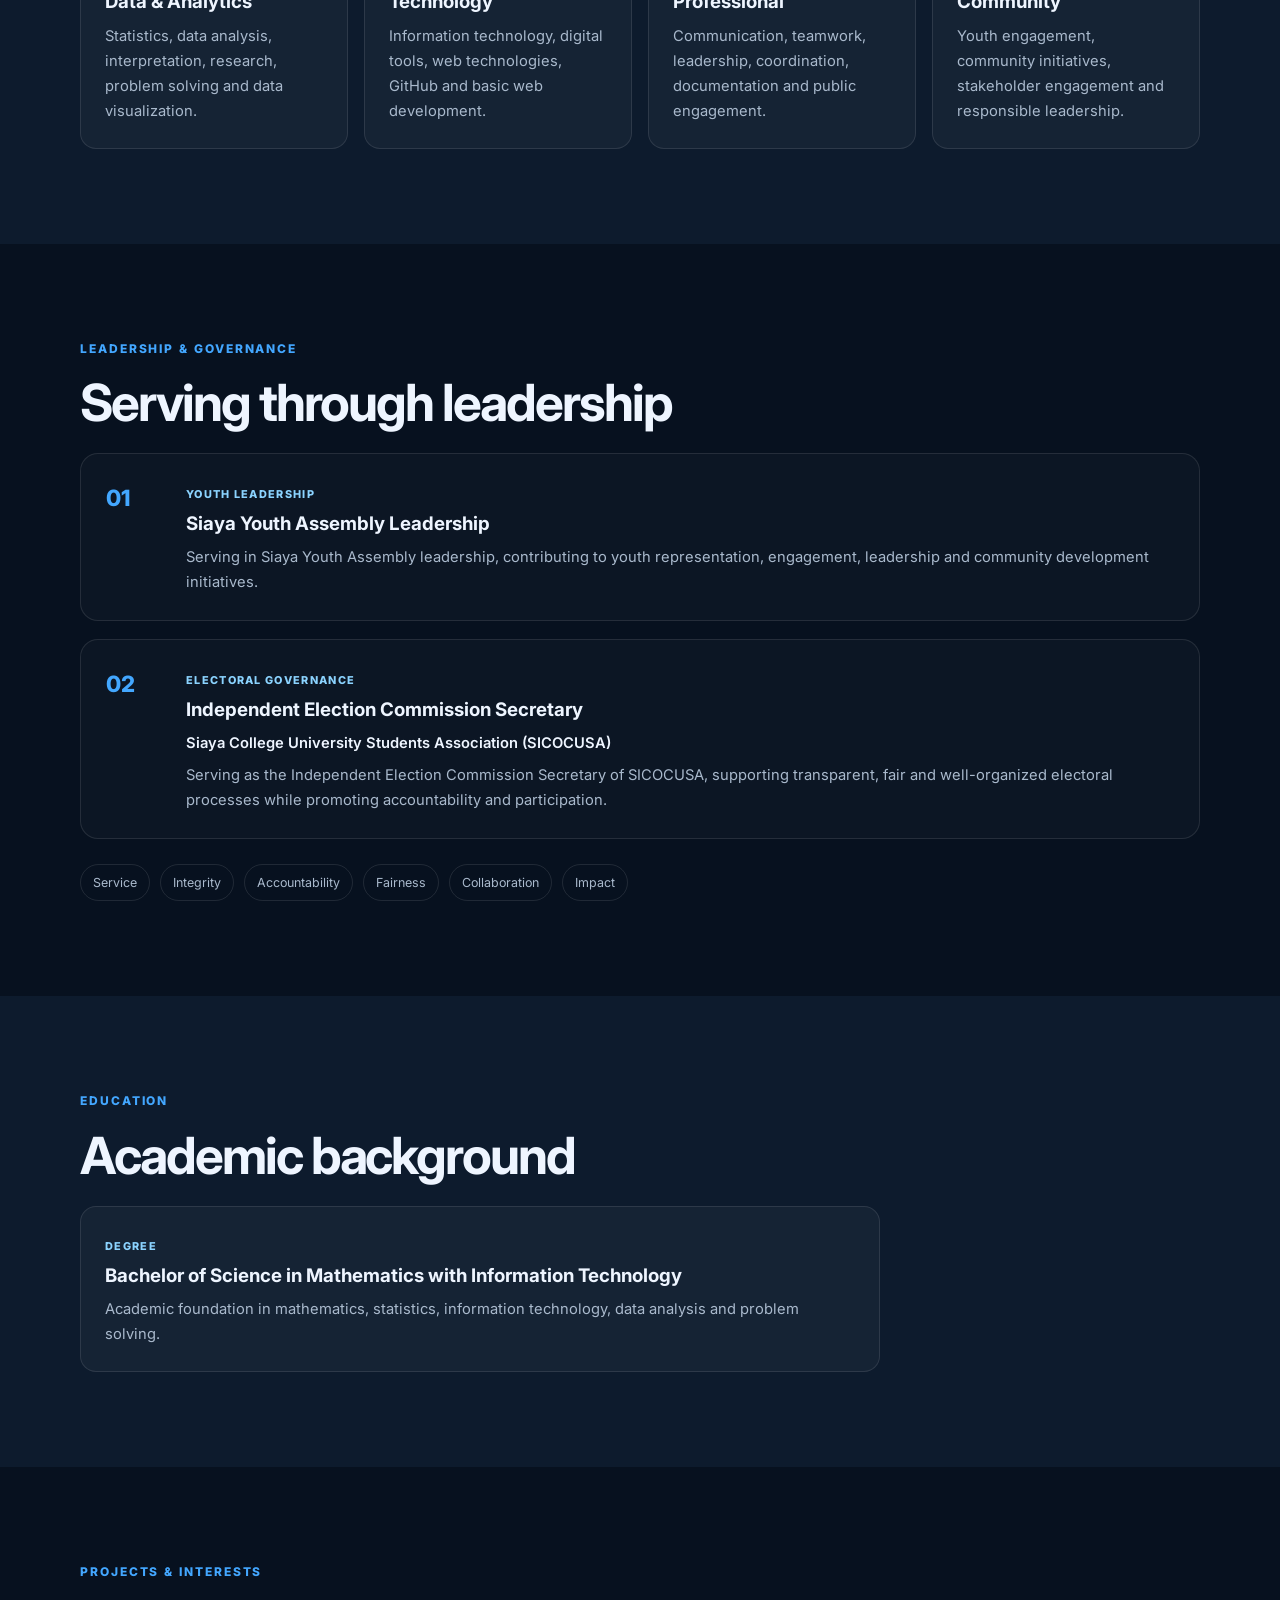
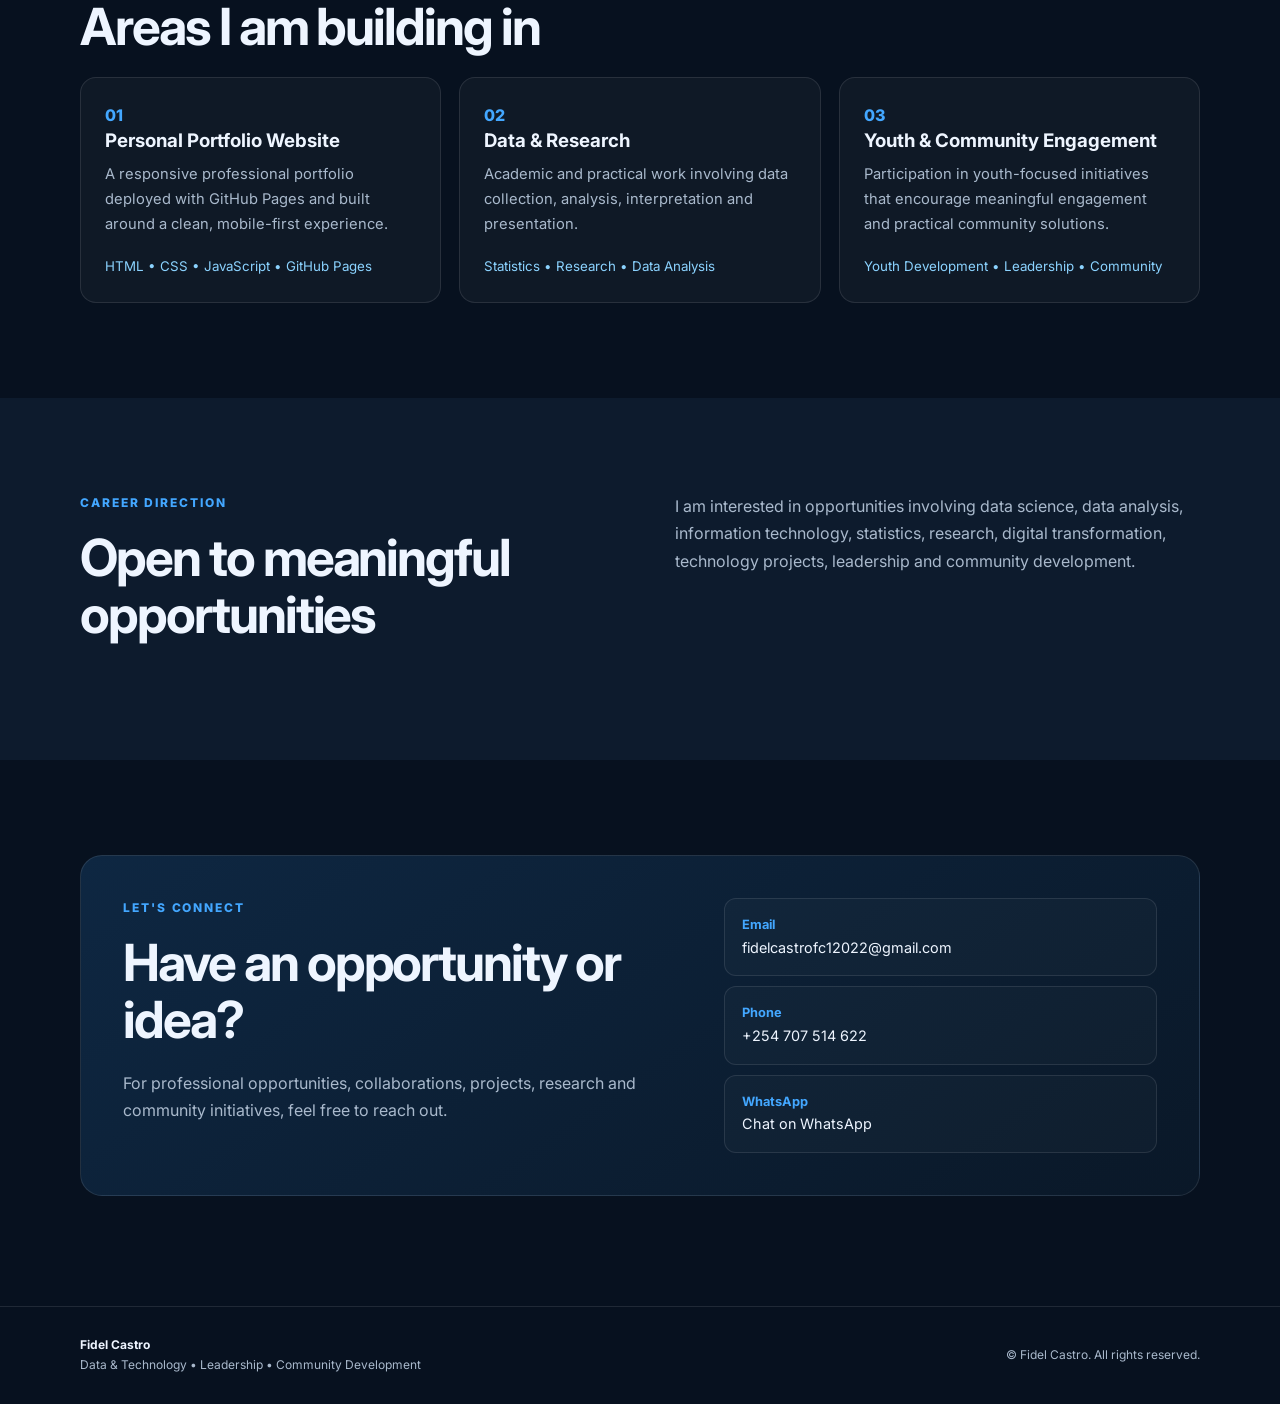
==== commit 53ee0483: "Replace profile image placeholder with actual photo" ====
--- a/index.html
+++ b/index.html
@@ -46,7 +46,7 @@
 
         <div class="profile-card">
           <div class="profile-frame">
-            <img src="assets/profile-placeholder.svg" alt="Fidel Castro profile photo">
+            <img src="profile.jpg" alt="Fidel Castro profile photo">
           </div>
           <p class="photo-note">Replace this placeholder with your professional photo.</p>
         </div>
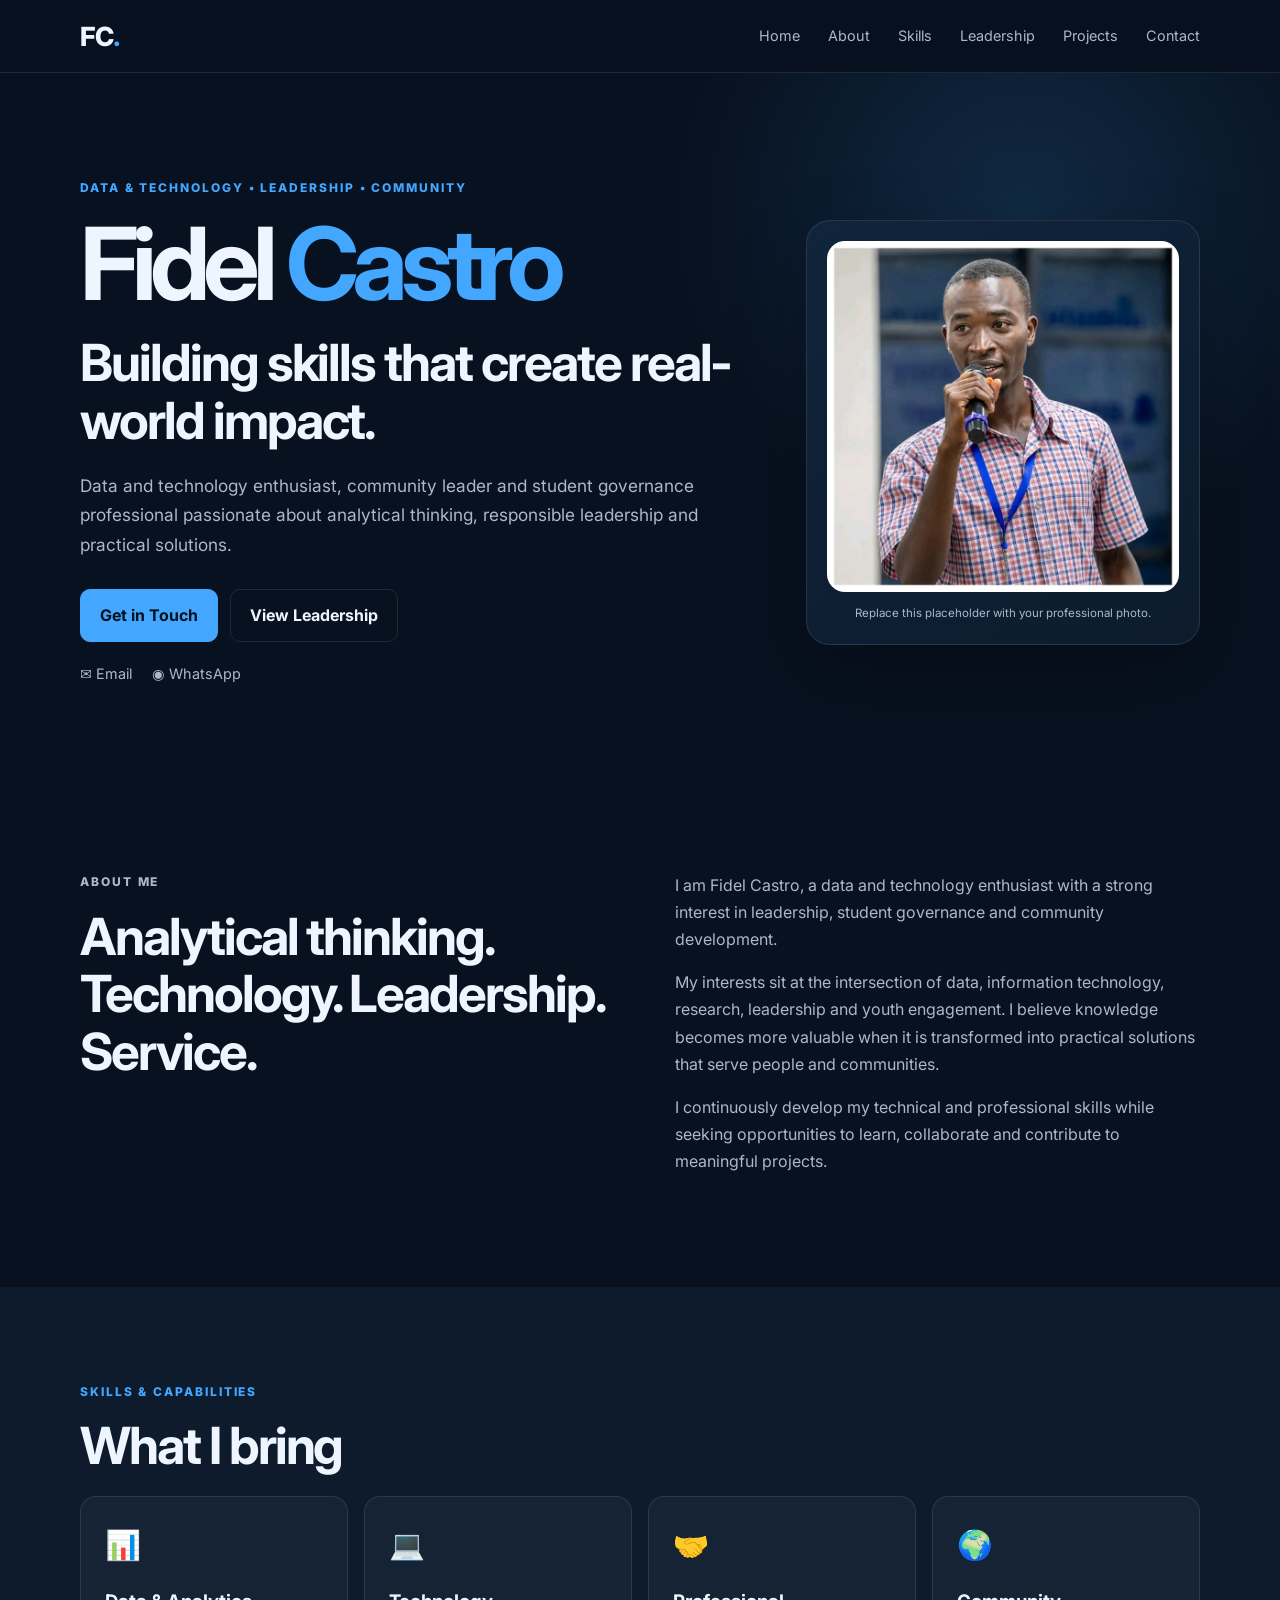
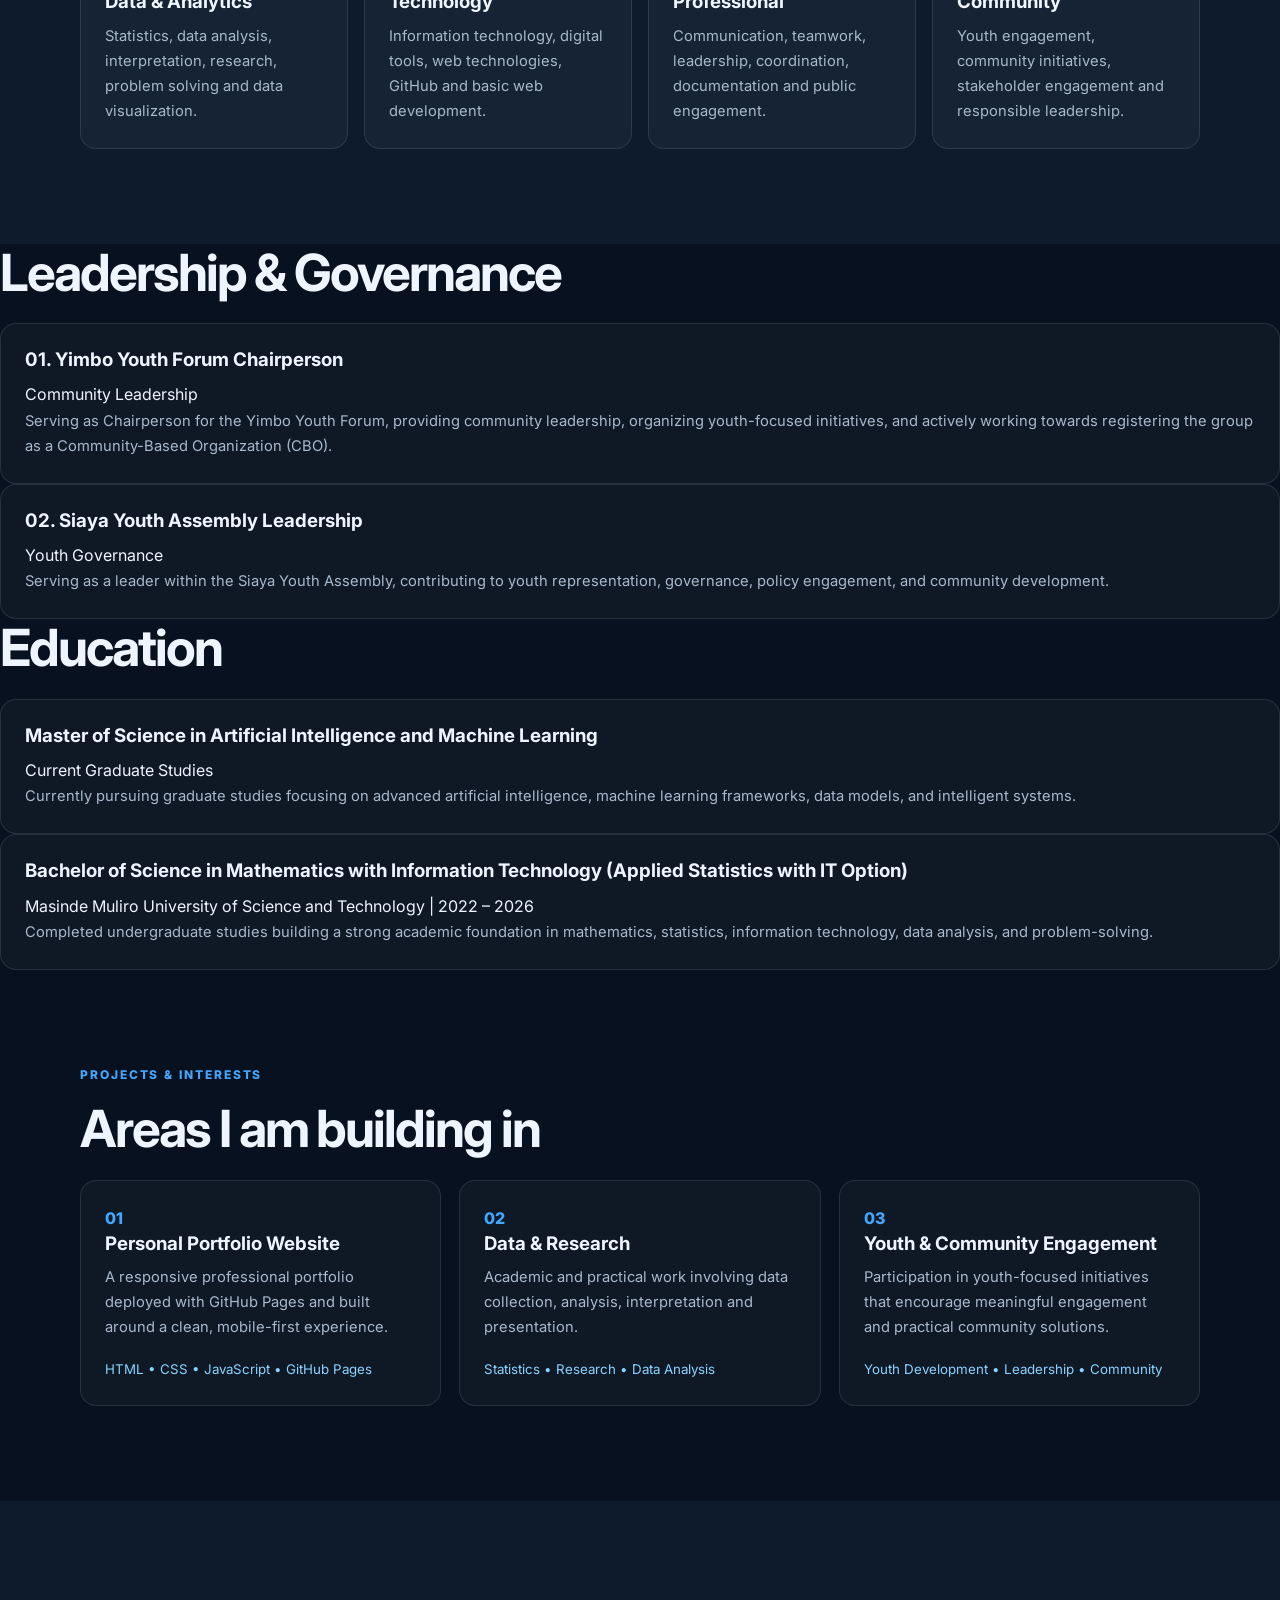
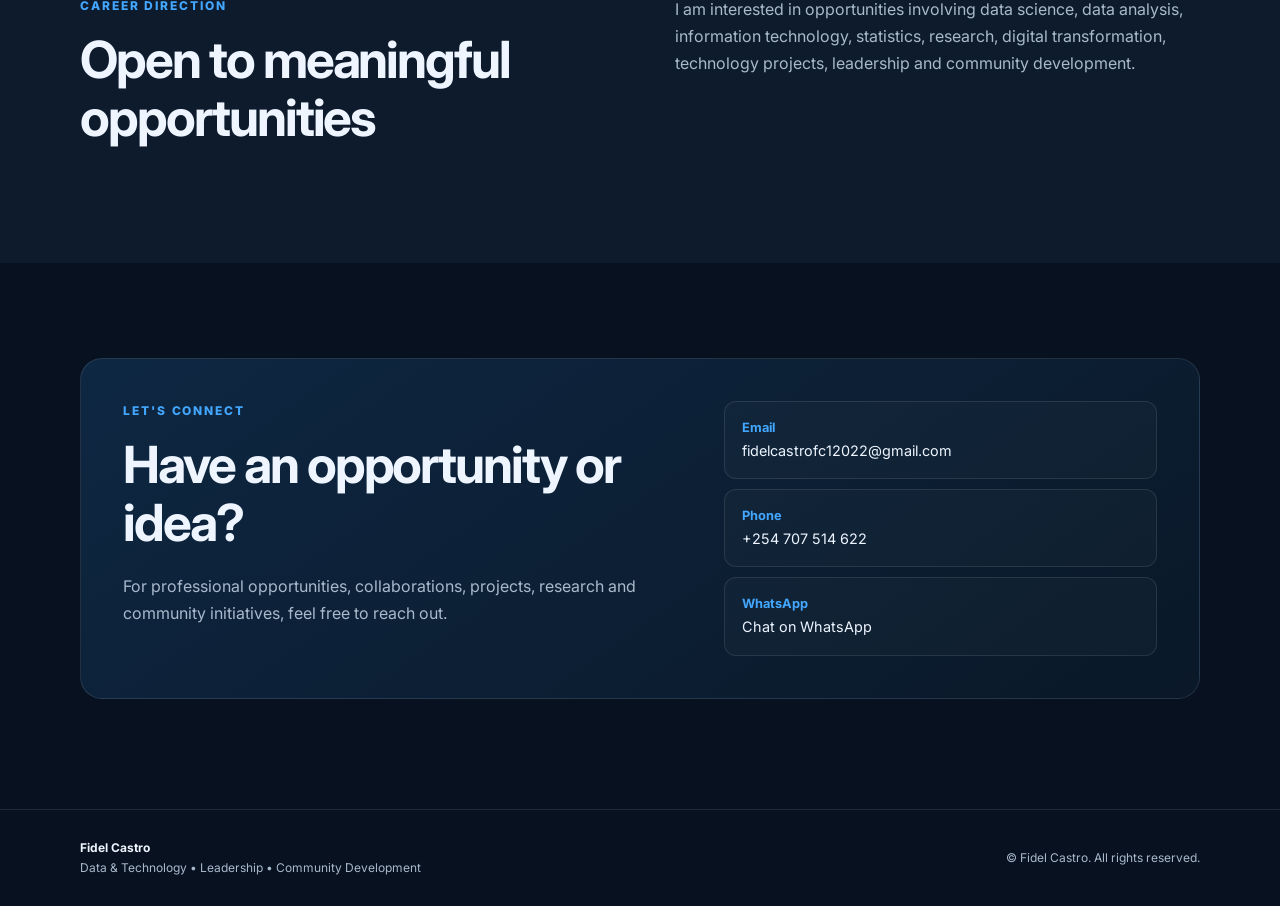
==== commit 3fe7d5f1: "Update index.html" ====
--- a/index.html
+++ b/index.html
@@ -105,58 +105,58 @@
         </div>
       </div>
     </section>
-
-    <section id="leadership" class="section">
-      <div class="container">
-        <p class="eyebrow">LEADERSHIP & GOVERNANCE</p>
-        <h2>Serving through leadership</h2>
-        <div class="timeline">
-          <article class="role">
-            <div class="role-number">01</div>
-            <div>
-              <span class="tag">Youth Leadership</span>
-              <h3>Siaya Youth Assembly Leadership</h3>
-              <p>
-                Serving in Siaya Youth Assembly leadership, contributing to youth representation,
-                engagement, leadership and community development initiatives.
-              </p>
-            </div>
-          </article>
-
-          <article class="role">
-            <div class="role-number">02</div>
-            <div>
-              <span class="tag">Electoral Governance</span>
-              <h3>Independent Election Commission Secretary</h3>
-              <p class="association">Siaya College University Students Association (SICOCUSA)</p>
-              <p>
-                Serving as the Independent Election Commission Secretary of SICOCUSA, supporting
-                transparent, fair and well-organized electoral processes while promoting
-                accountability and participation.
-              </p>
-            </div>
-          </article>
-        </div>
-
-        <div class="values">
-          <span>Service</span><span>Integrity</span><span>Accountability</span>
-          <span>Fairness</span><span>Collaboration</span><span>Impact</span>
-        </div>
-      </div>
-    </section>
-
-    <section id="education" class="section alt">
-      <div class="container">
-        <p class="eyebrow">EDUCATION</p>
-        <h2>Academic background</h2>
-        <article class="education-card">
-          <div>
-            <span class="tag">Degree</span>
-            <h3>Bachelor of Science in Mathematics with Information Technology</h3>
-            <p>Academic foundation in mathematics, statistics, information technology, data analysis and problem solving.</p>
-          </div>
-        </article>
-      </div>
+    
+<section id="leadership">
+    <h2>Leadership & Governance</h2>
+
+    <div class="card">
+        <h3>01. Yimbo Youth Forum Chairperson</h3>
+        <div class="meta">Community Leadership</div>
+        <p>
+            Serving as Chairperson for the Yimbo Youth Forum, providing community
+            leadership, organizing youth-focused initiatives, and actively working
+            towards registering the group as a Community-Based Organization (CBO).
+        </p>
+    </div>
+
+    <div class="card">
+        <h3>02. Siaya Youth Assembly Leadership</h3>
+        <div class="meta">Youth Governance</div>
+        <p>
+            Serving as a leader within the Siaya Youth Assembly, contributing to
+            youth representation, governance, policy engagement, and community
+            development.
+        </p>
+    </div>
+</section>
+
+    <section id="education">
+    <h2>Education</h2>
+
+    <div class="card">
+        <h3>Master of Science in Artificial Intelligence and Machine Learning</h3>
+        <div class="meta">Current Graduate Studies</div>
+        <p>
+            Currently pursuing graduate studies focusing on advanced artificial
+            intelligence, machine learning frameworks, data models, and intelligent
+            systems.
+        </p>
+    </div>
+
+    <div class="card">
+        <h3>
+            Bachelor of Science in Mathematics with Information Technology
+            (Applied Statistics with IT Option)
+        </h3>
+        <div class="meta">
+            Masinde Muliro University of Science and Technology | 2022 – 2026
+        </div>
+        <p>
+            Completed undergraduate studies building a strong academic foundation
+            in mathematics, statistics, information technology, data analysis,
+            and problem-solving.
+        </p>
+    </div>
     </section>
 
     <section id="projects" class="section">
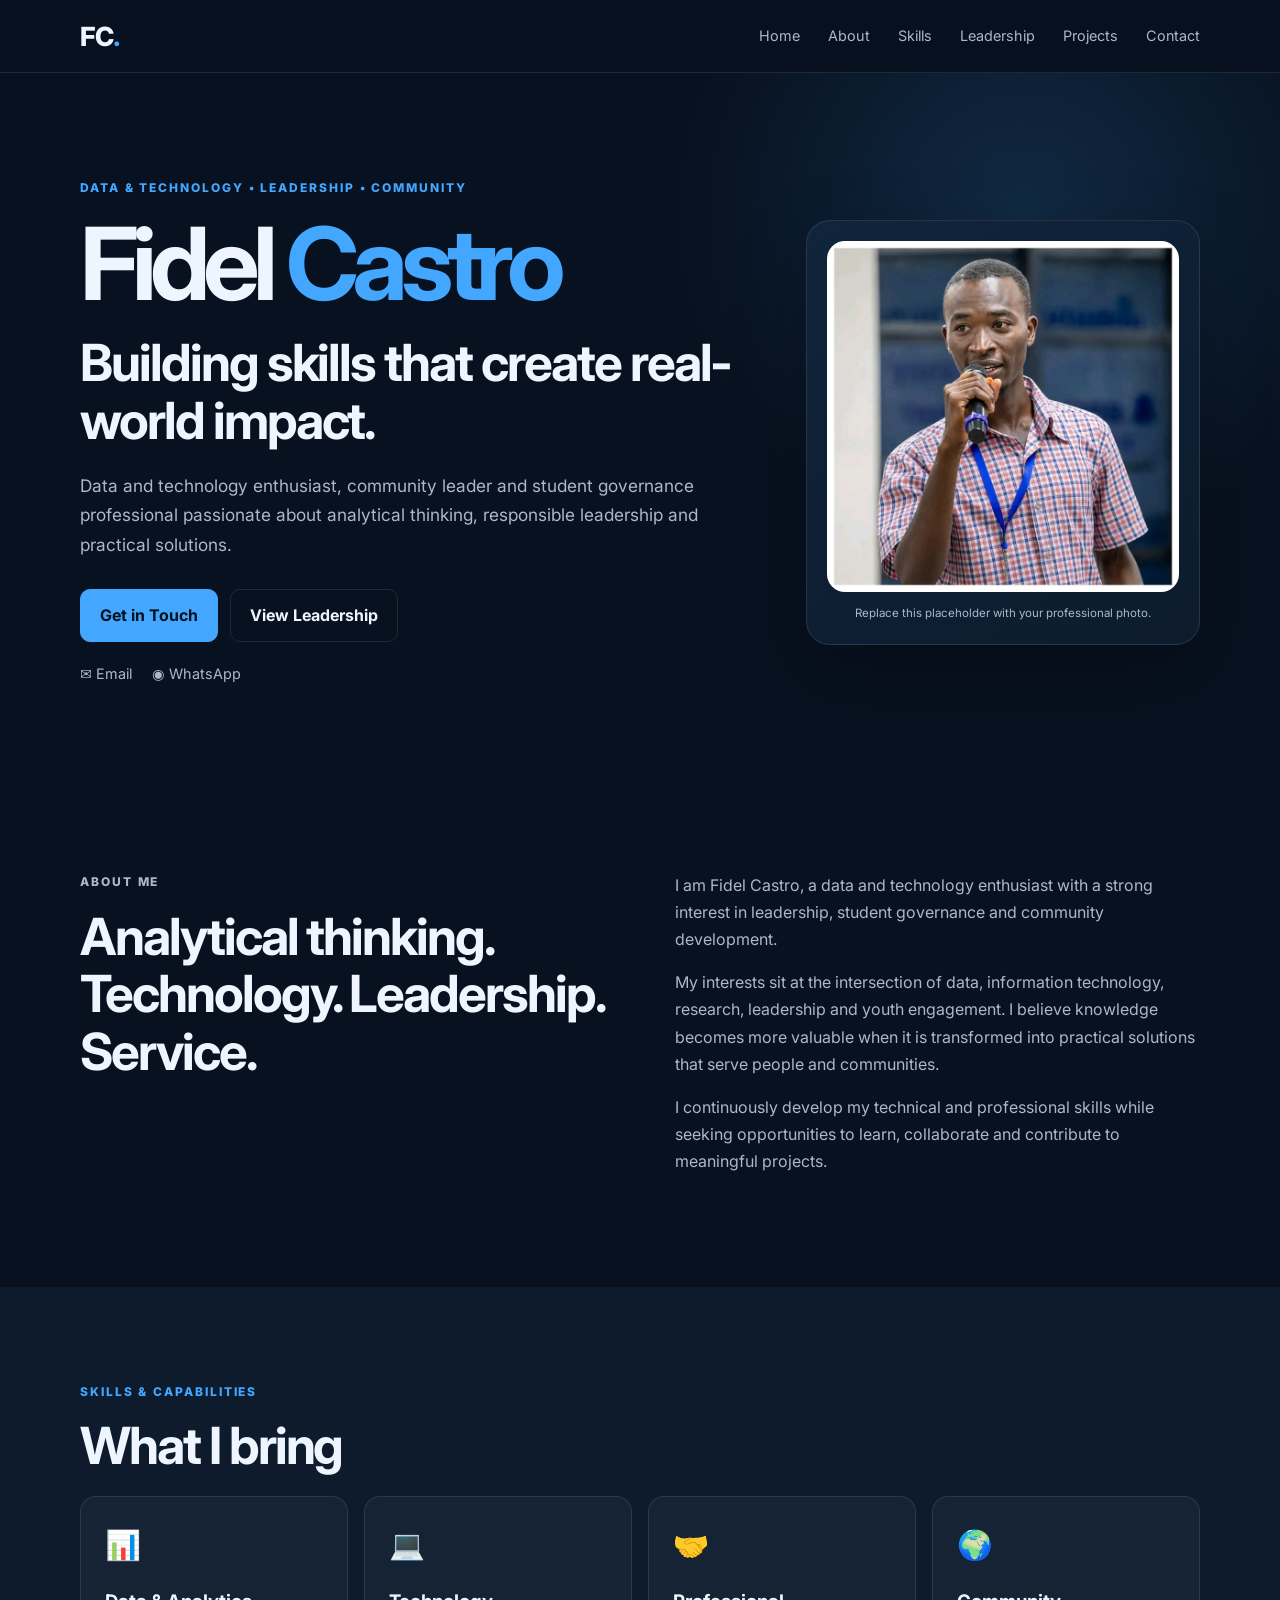
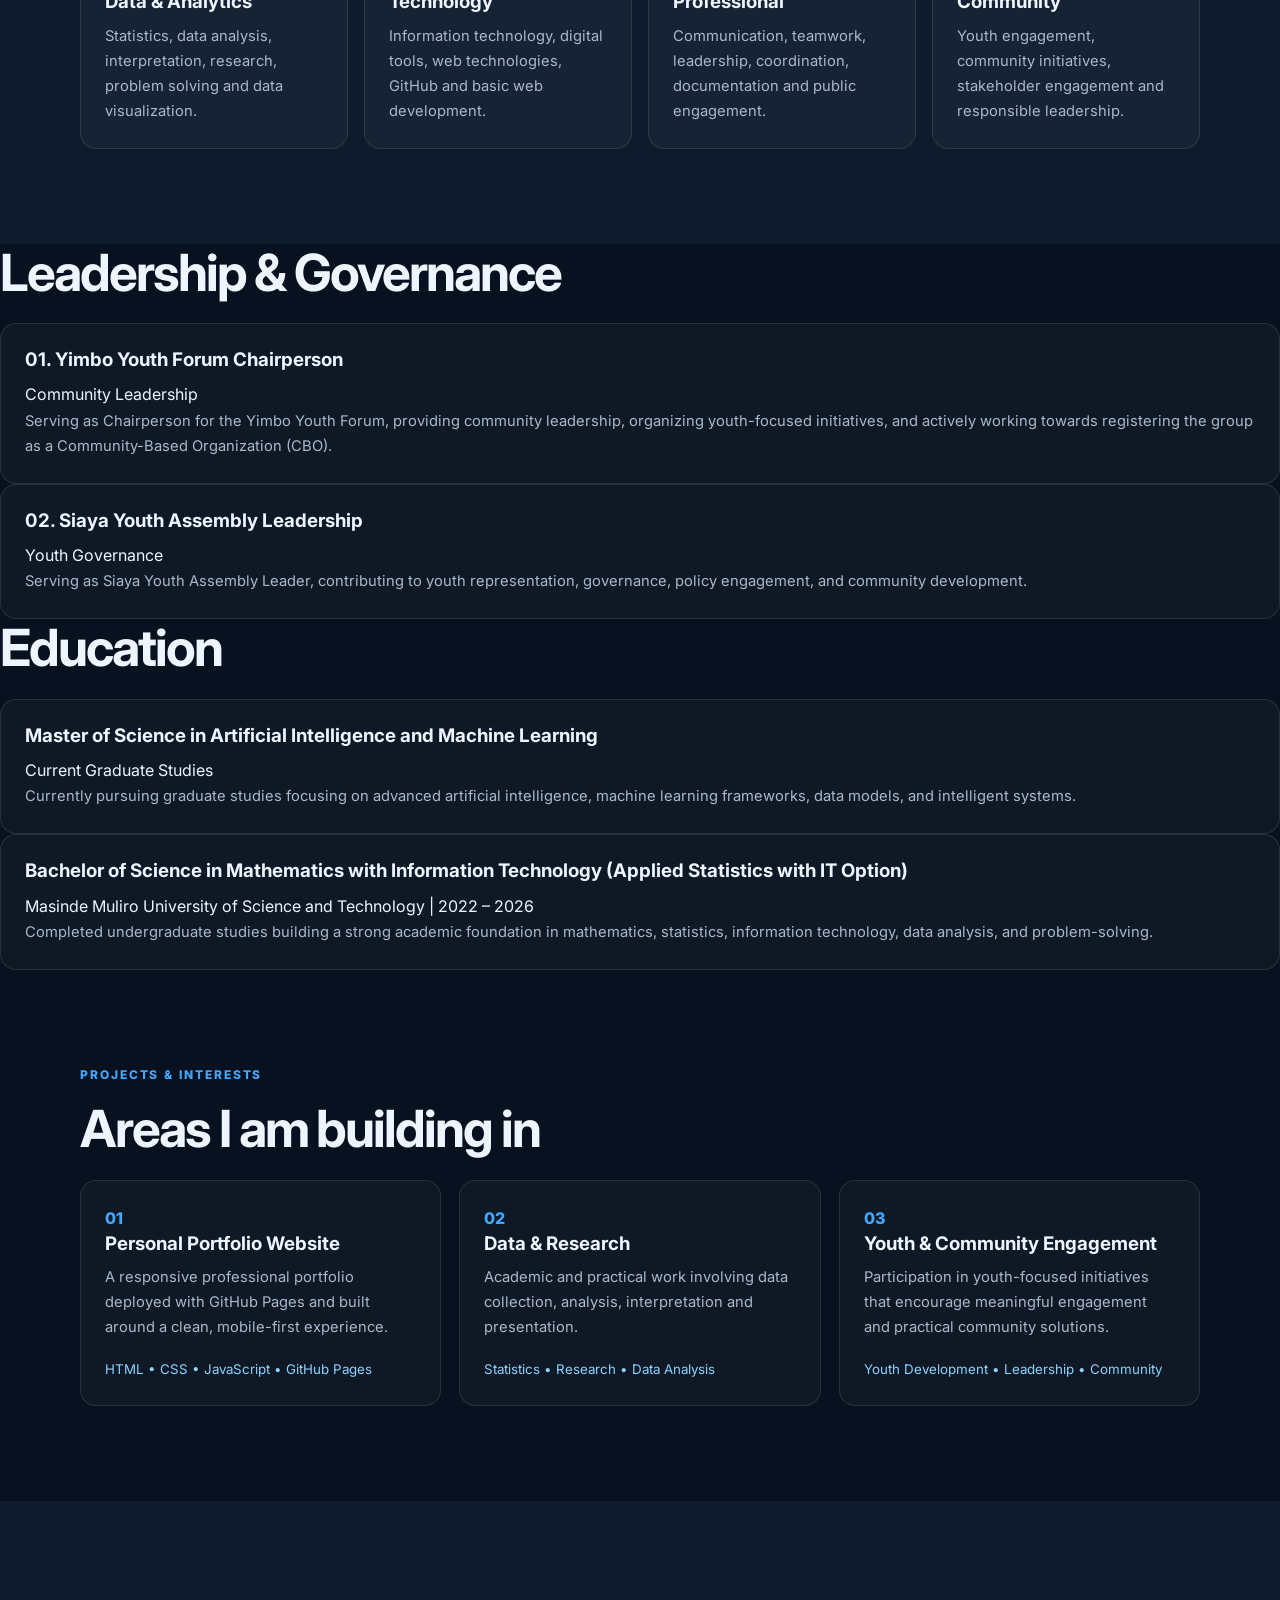
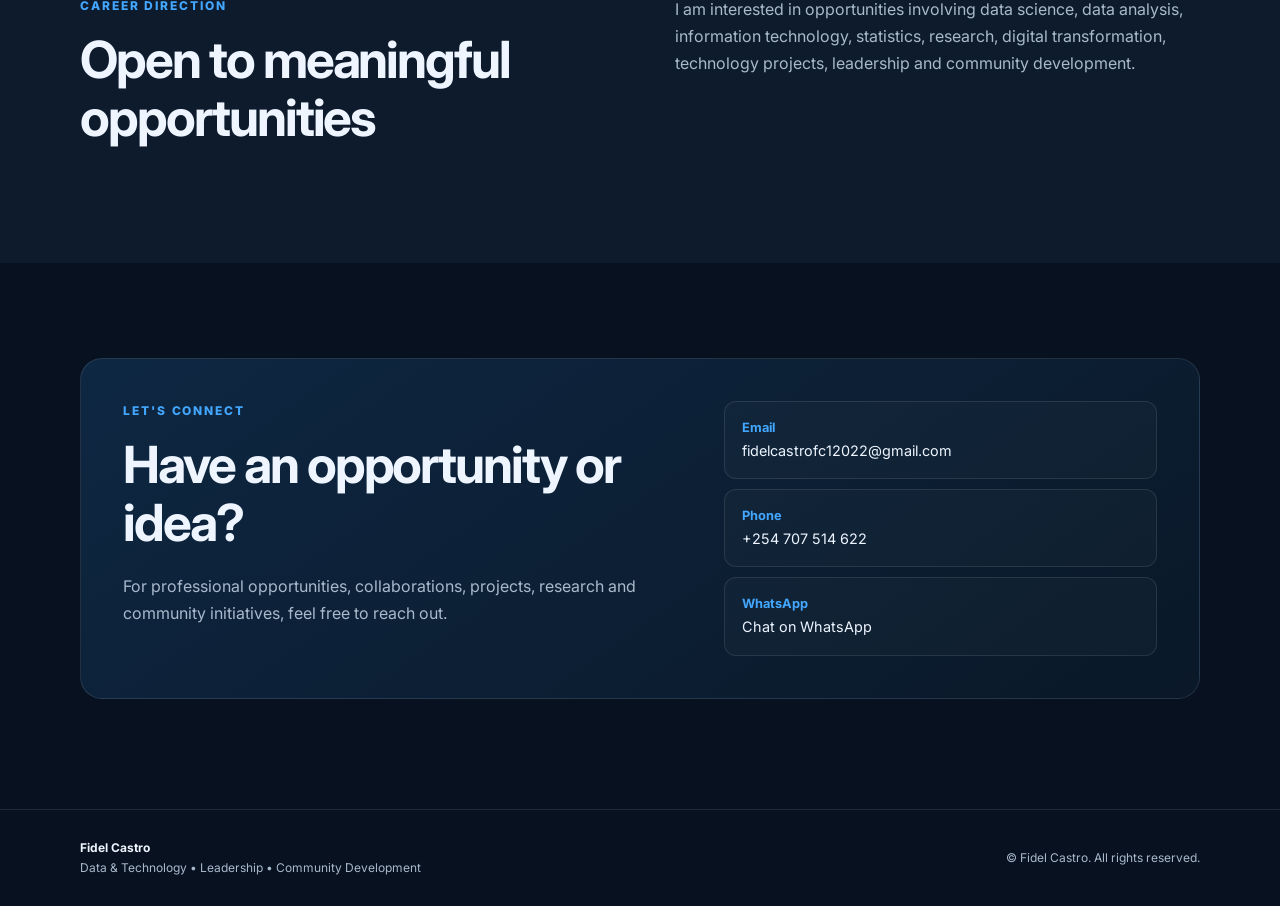
==== commit 00944aec: "Update index.html" ====
--- a/index.html
+++ b/index.html
@@ -123,7 +123,7 @@
         <h3>02. Siaya Youth Assembly Leadership</h3>
         <div class="meta">Youth Governance</div>
         <p>
-            Serving as a leader within the Siaya Youth Assembly, contributing to
+            Serving as Siaya Youth Assembly Leader, contributing to
             youth representation, governance, policy engagement, and community
             development.
         </p>
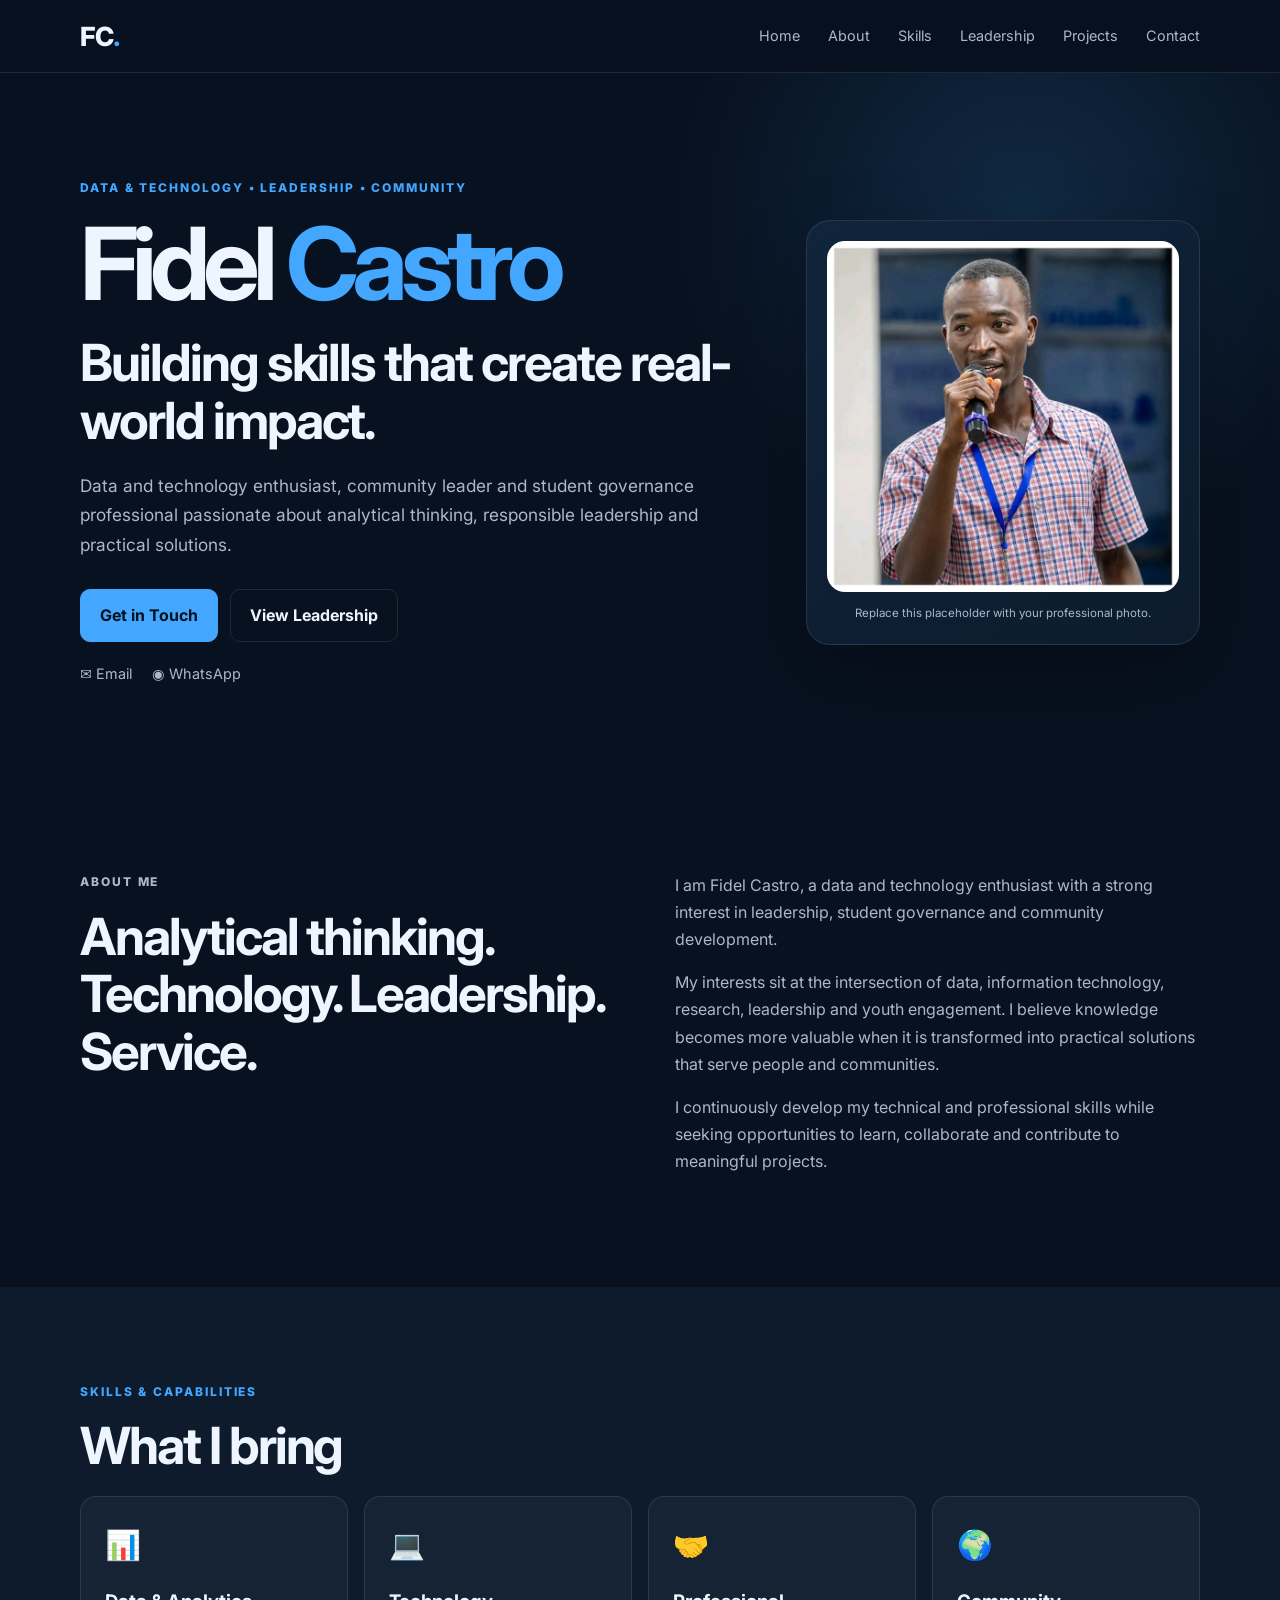
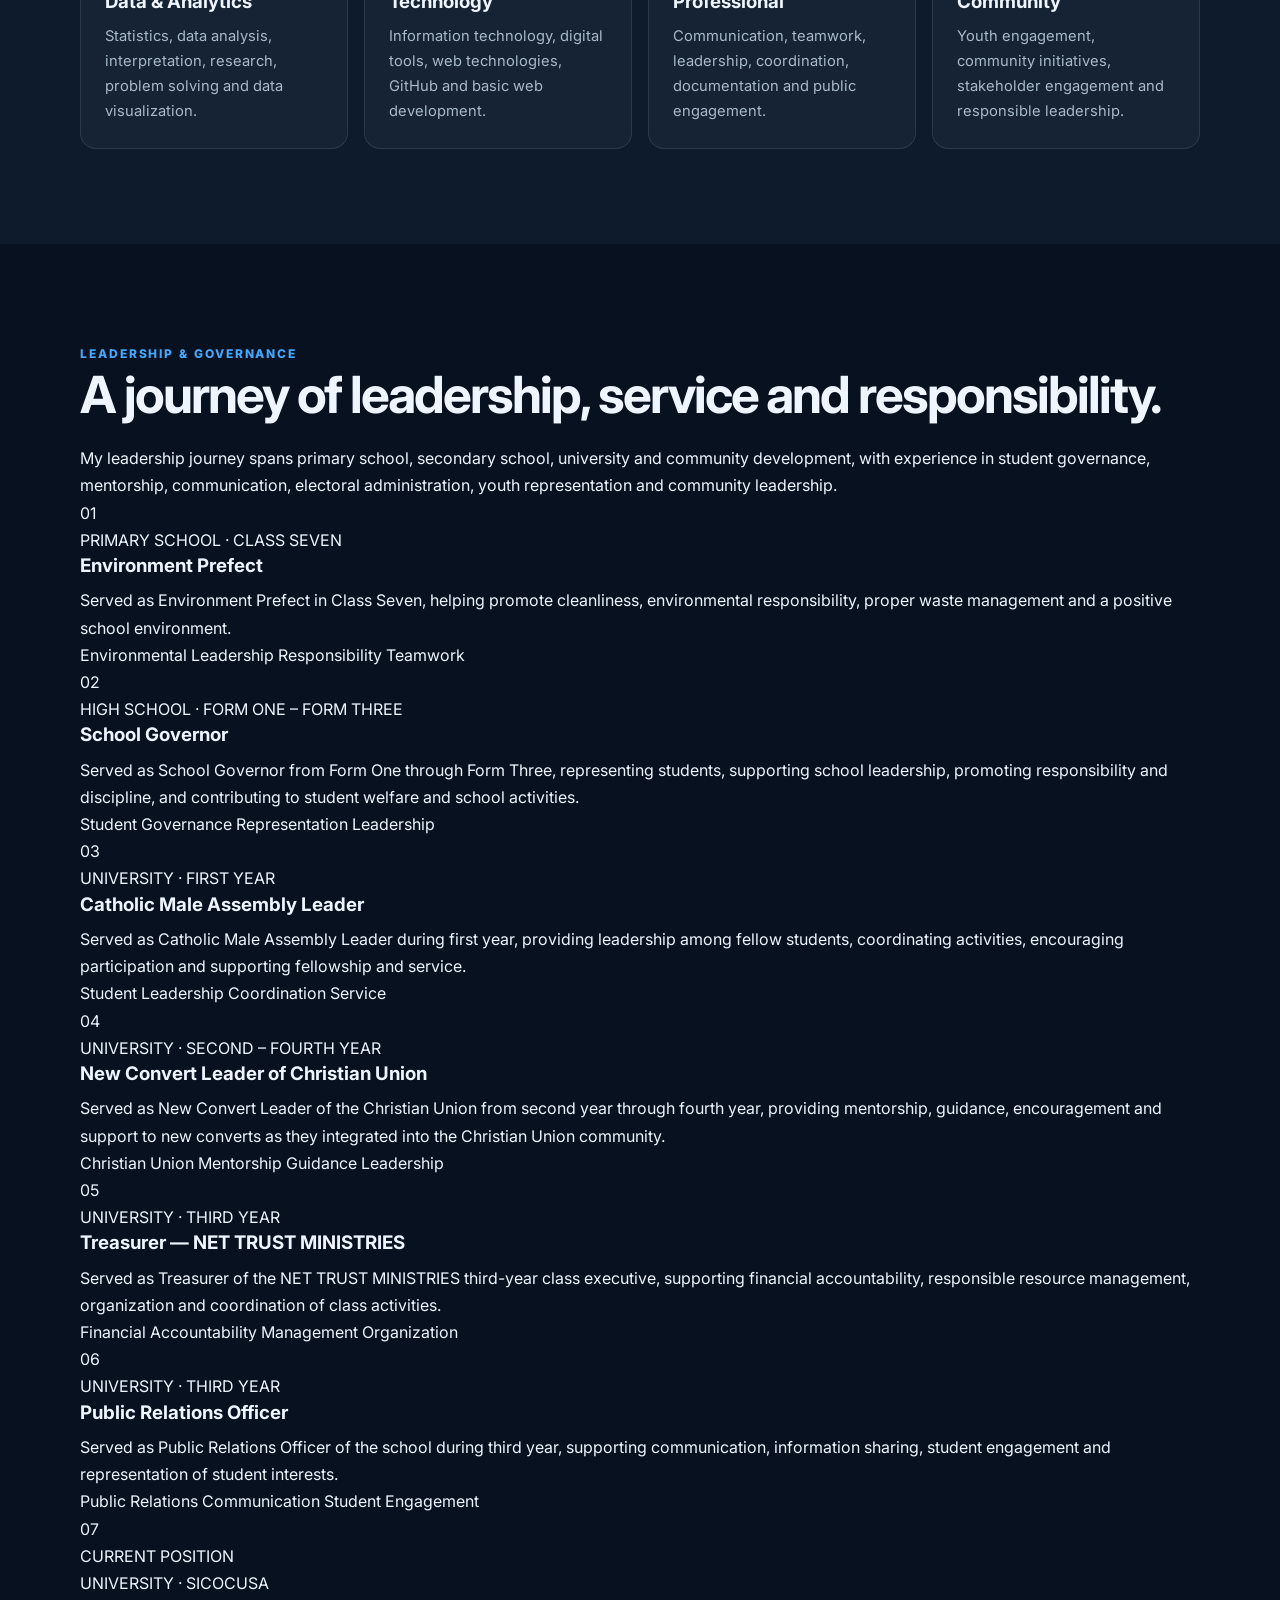
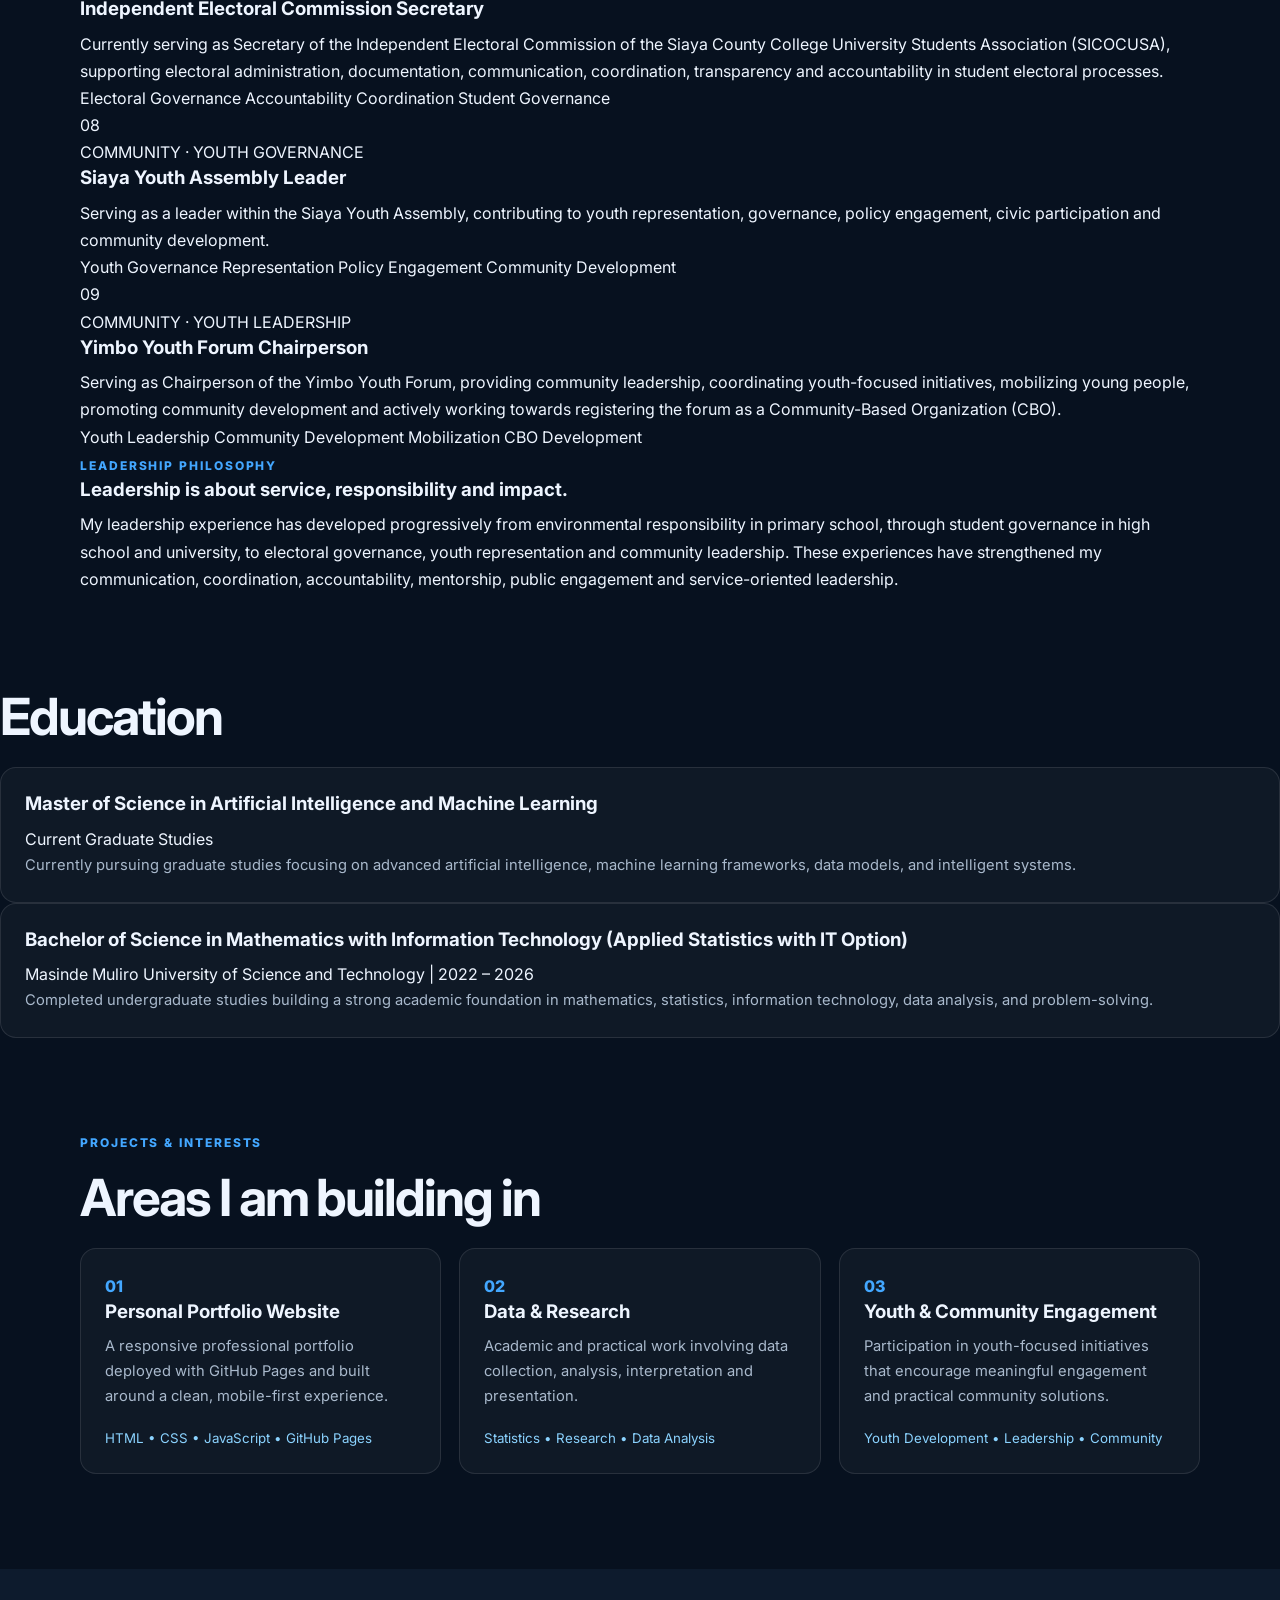
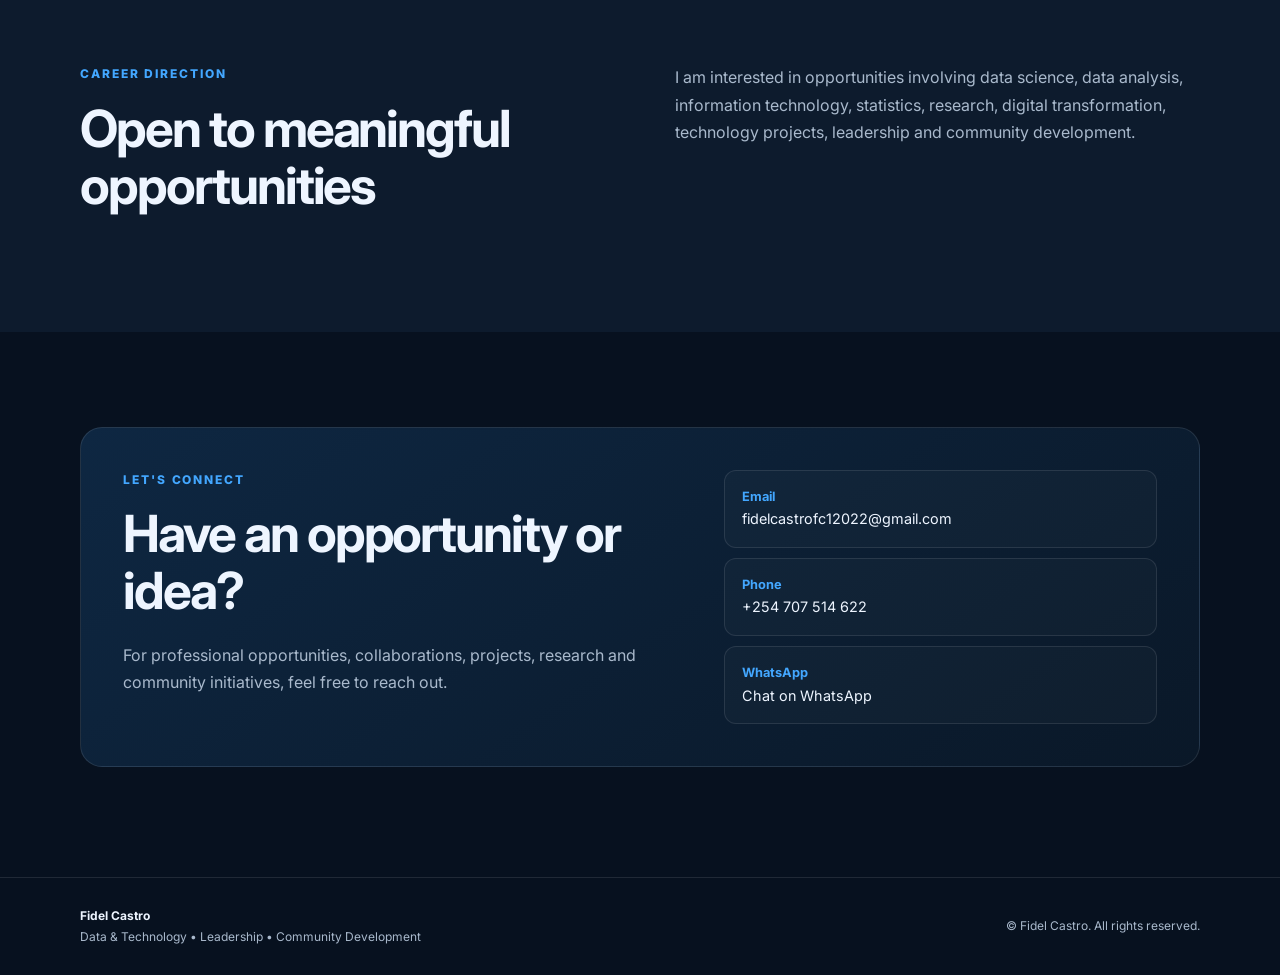
==== commit b591db0f: "Refactor leadership section with timeline and philosophy Reorganized the leadership and governance s" ====
--- a/index.html
+++ b/index.html
@@ -106,29 +106,404 @@
       </div>
     </section>
     
-<section id="leadership">
-    <h2>Leadership & Governance</h2>
-
-    <div class="card">
-        <h3>01. Yimbo Youth Forum Chairperson</h3>
-        <div class="meta">Community Leadership</div>
-        <p>
-            Serving as Chairperson for the Yimbo Youth Forum, providing community
-            leadership, organizing youth-focused initiatives, and actively working
-            towards registering the group as a Community-Based Organization (CBO).
-        </p>
+<!-- =========================================
+     LEADERSHIP & GOVERNANCE
+========================================= -->
+
+<section id="leadership" class="section leadership-section">
+
+    <div class="container">
+
+        <!-- SECTION INTRO -->
+        <div class="section-heading">
+
+            <span class="eyebrow">
+                LEADERSHIP & GOVERNANCE
+            </span>
+
+            <h2>
+                A journey of leadership, service and responsibility.
+            </h2>
+
+            <p>
+                My leadership journey spans primary school, secondary school,
+                university and community development, with experience in
+                student governance, mentorship, communication, electoral
+                administration, youth representation and community leadership.
+            </p>
+
+        </div>
+
+
+        <!-- =====================================
+             LEADERSHIP TIMELINE
+        ====================================== -->
+
+        <div class="leadership-timeline">
+
+
+            <!-- 01 PRIMARY SCHOOL -->
+            <article class="leadership-item">
+
+                <div class="leadership-marker">
+                    01
+                </div>
+
+                <div class="leadership-card">
+
+                    <span class="leadership-stage">
+                        PRIMARY SCHOOL · CLASS SEVEN
+                    </span>
+
+                    <h3>
+                        Environment Prefect
+                    </h3>
+
+                    <p>
+                        Served as Environment Prefect in Class Seven,
+                        helping promote cleanliness, environmental
+                        responsibility, proper waste management and
+                        a positive school environment.
+                    </p>
+
+                    <div class="leadership-tags">
+                        <span>Environmental Leadership</span>
+                        <span>Responsibility</span>
+                        <span>Teamwork</span>
+                    </div>
+
+                </div>
+
+            </article>
+
+
+            <!-- 02 HIGH SCHOOL -->
+            <article class="leadership-item">
+
+                <div class="leadership-marker">
+                    02
+                </div>
+
+                <div class="leadership-card">
+
+                    <span class="leadership-stage">
+                        HIGH SCHOOL · FORM ONE – FORM THREE
+                    </span>
+
+                    <h3>
+                        School Governor
+                    </h3>
+
+                    <p>
+                        Served as School Governor from Form One through
+                        Form Three, representing students, supporting
+                        school leadership, promoting responsibility and
+                        discipline, and contributing to student welfare
+                        and school activities.
+                    </p>
+
+                    <div class="leadership-tags">
+                        <span>Student Governance</span>
+                        <span>Representation</span>
+                        <span>Leadership</span>
+                    </div>
+
+                </div>
+
+            </article>
+
+
+            <!-- 03 UNIVERSITY FIRST YEAR -->
+            <article class="leadership-item">
+
+                <div class="leadership-marker">
+                    03
+                </div>
+
+                <div class="leadership-card">
+
+                    <span class="leadership-stage">
+                        UNIVERSITY · FIRST YEAR
+                    </span>
+
+                    <h3>
+                        Catholic Male Assembly Leader
+                    </h3>
+
+                    <p>
+                        Served as Catholic Male Assembly Leader during
+                        first year, providing leadership among fellow
+                        students, coordinating activities, encouraging
+                        participation and supporting fellowship and
+                        service.
+                    </p>
+
+                    <div class="leadership-tags">
+                        <span>Student Leadership</span>
+                        <span>Coordination</span>
+                        <span>Service</span>
+                    </div>
+
+                </div>
+
+            </article>
+
+
+            <!-- 04 UNIVERSITY SECOND - FOURTH YEAR -->
+            <article class="leadership-item">
+
+                <div class="leadership-marker">
+                    04
+                </div>
+
+                <div class="leadership-card">
+
+                    <span class="leadership-stage">
+                        UNIVERSITY · SECOND – FOURTH YEAR
+                    </span>
+
+                    <h3>
+                        New Convert Leader of Christian Union
+                    </h3>
+
+                    <p>
+                        Served as New Convert Leader of the Christian Union
+                        from second year through fourth year, providing
+                        mentorship, guidance, encouragement and support to
+                        new converts as they integrated into the Christian
+                        Union community.
+                    </p>
+
+                    <div class="leadership-tags">
+                        <span>Christian Union</span>
+                        <span>Mentorship</span>
+                        <span>Guidance</span>
+                        <span>Leadership</span>
+                    </div>
+
+                </div>
+
+            </article>
+
+
+            <!-- 05 TREASURER -->
+            <article class="leadership-item">
+
+                <div class="leadership-marker">
+                    05
+                </div>
+
+                <div class="leadership-card">
+
+                    <span class="leadership-stage">
+                        UNIVERSITY · THIRD YEAR
+                    </span>
+
+                    <h3>
+                        Treasurer — NET TRUST MINISTRIES
+                    </h3>
+
+                    <p>
+                        Served as Treasurer of the NET TRUST MINISTRIES
+                        third-year class executive, supporting financial
+                        accountability, responsible resource management,
+                        organization and coordination of class activities.
+                    </p>
+
+                    <div class="leadership-tags">
+                        <span>Financial Accountability</span>
+                        <span>Management</span>
+                        <span>Organization</span>
+                    </div>
+
+                </div>
+
+            </article>
+
+
+            <!-- 06 PRO -->
+            <article class="leadership-item">
+
+                <div class="leadership-marker">
+                    06
+                </div>
+
+                <div class="leadership-card">
+
+                    <span class="leadership-stage">
+                        UNIVERSITY · THIRD YEAR
+                    </span>
+
+                    <h3>
+                        Public Relations Officer
+                    </h3>
+
+                    <p>
+                        Served as Public Relations Officer of the school
+                        during third year, supporting communication,
+                        information sharing, student engagement and
+                        representation of student interests.
+                    </p>
+
+                    <div class="leadership-tags">
+                        <span>Public Relations</span>
+                        <span>Communication</span>
+                        <span>Student Engagement</span>
+                    </div>
+
+                </div>
+
+            </article>
+
+
+            <!-- 07 CURRENT SICOCUSA -->
+            <article class="leadership-item current-position">
+
+                <div class="leadership-marker current-marker">
+                    07
+                </div>
+
+                <div class="leadership-card">
+
+                    <div class="current-badge">
+                        <span class="status-dot"></span>
+                        CURRENT POSITION
+                    </div>
+
+                    <span class="leadership-stage">
+                        UNIVERSITY · SICOCUSA
+                    </span>
+
+                    <h3>
+                        Independent Electoral Commission Secretary
+                    </h3>
+
+                    <p>
+                        Currently serving as Secretary of the Independent
+                        Electoral Commission of the Siaya County College
+                        University Students Association (SICOCUSA),
+                        supporting electoral administration, documentation,
+                        communication, coordination, transparency and
+                        accountability in student electoral processes.
+                    </p>
+
+                    <div class="leadership-tags">
+                        <span>Electoral Governance</span>
+                        <span>Accountability</span>
+                        <span>Coordination</span>
+                        <span>Student Governance</span>
+                    </div>
+
+                </div>
+
+            </article>
+
+
+            <!-- 08 SIAYA YOUTH ASSEMBLY -->
+            <article class="leadership-item">
+
+                <div class="leadership-marker">
+                    08
+                </div>
+
+                <div class="leadership-card">
+
+                    <span class="leadership-stage">
+                        COMMUNITY · YOUTH GOVERNANCE
+                    </span>
+
+                    <h3>
+                        Siaya Youth Assembly Leader
+                    </h3>
+
+                    <p>
+                        Serving as a leader within the Siaya Youth Assembly,
+                        contributing to youth representation, governance,
+                        policy engagement, civic participation and
+                        community development.
+                    </p>
+
+                    <div class="leadership-tags">
+                        <span>Youth Governance</span>
+                        <span>Representation</span>
+                        <span>Policy Engagement</span>
+                        <span>Community Development</span>
+                    </div>
+
+                </div>
+
+            </article>
+
+
+            <!-- 09 YIMBO YOUTH FORUM -->
+            <article class="leadership-item">
+
+                <div class="leadership-marker">
+                    09
+                </div>
+
+                <div class="leadership-card featured-leadership">
+
+                    <span class="leadership-stage">
+                        COMMUNITY · YOUTH LEADERSHIP
+                    </span>
+
+                    <h3>
+                        Yimbo Youth Forum Chairperson
+                    </h3>
+
+                    <p>
+                        Serving as Chairperson of the Yimbo Youth Forum,
+                        providing community leadership, coordinating
+                        youth-focused initiatives, mobilizing young people,
+                        promoting community development and actively working
+                        towards registering the forum as a Community-Based
+                        Organization (CBO).
+                    </p>
+
+                    <div class="leadership-tags">
+                        <span>Youth Leadership</span>
+                        <span>Community Development</span>
+                        <span>Mobilization</span>
+                        <span>CBO Development</span>
+                    </div>
+
+                </div>
+
+            </article>
+
+        </div>
+
+
+        <!-- =====================================
+             LEADERSHIP PHILOSOPHY
+        ====================================== -->
+
+        <div class="leadership-summary">
+
+            <span class="eyebrow">
+                LEADERSHIP PHILOSOPHY
+            </span>
+
+            <h3>
+                Leadership is about service, responsibility and impact.
+            </h3>
+
+            <p>
+                My leadership experience has developed progressively from
+                environmental responsibility in primary school, through
+                student governance in high school and university, to
+                electoral governance, youth representation and community
+                leadership. These experiences have strengthened my
+                communication, coordination, accountability, mentorship,
+                public engagement and service-oriented leadership.
+            </p>
+
+        </div>
+
     </div>
 
-    <div class="card">
-        <h3>02. Siaya Youth Assembly Leadership</h3>
-        <div class="meta">Youth Governance</div>
-        <p>
-            Serving as Siaya Youth Assembly Leader, contributing to
-            youth representation, governance, policy engagement, and community
-            development.
-        </p>
-    </div>
-</section>
+                      </section>
 
     <section id="education">
     <h2>Education</h2>
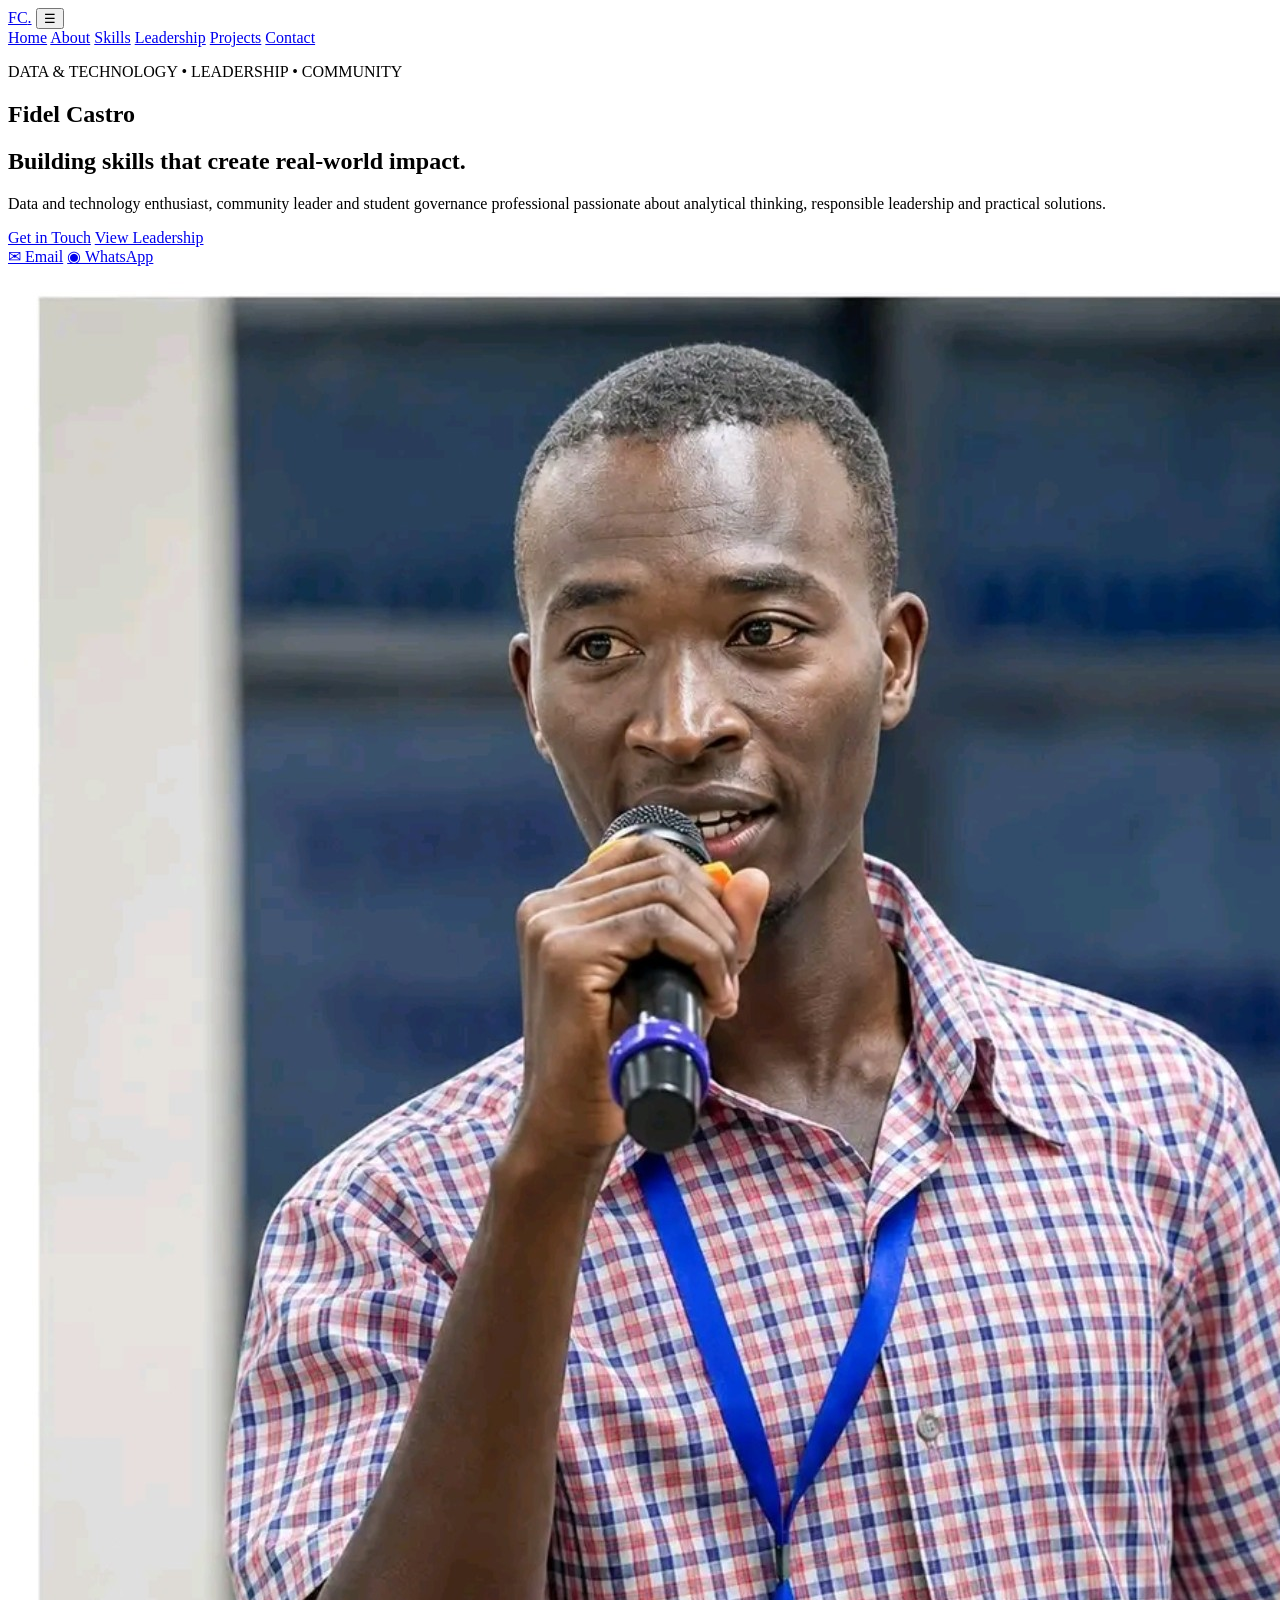
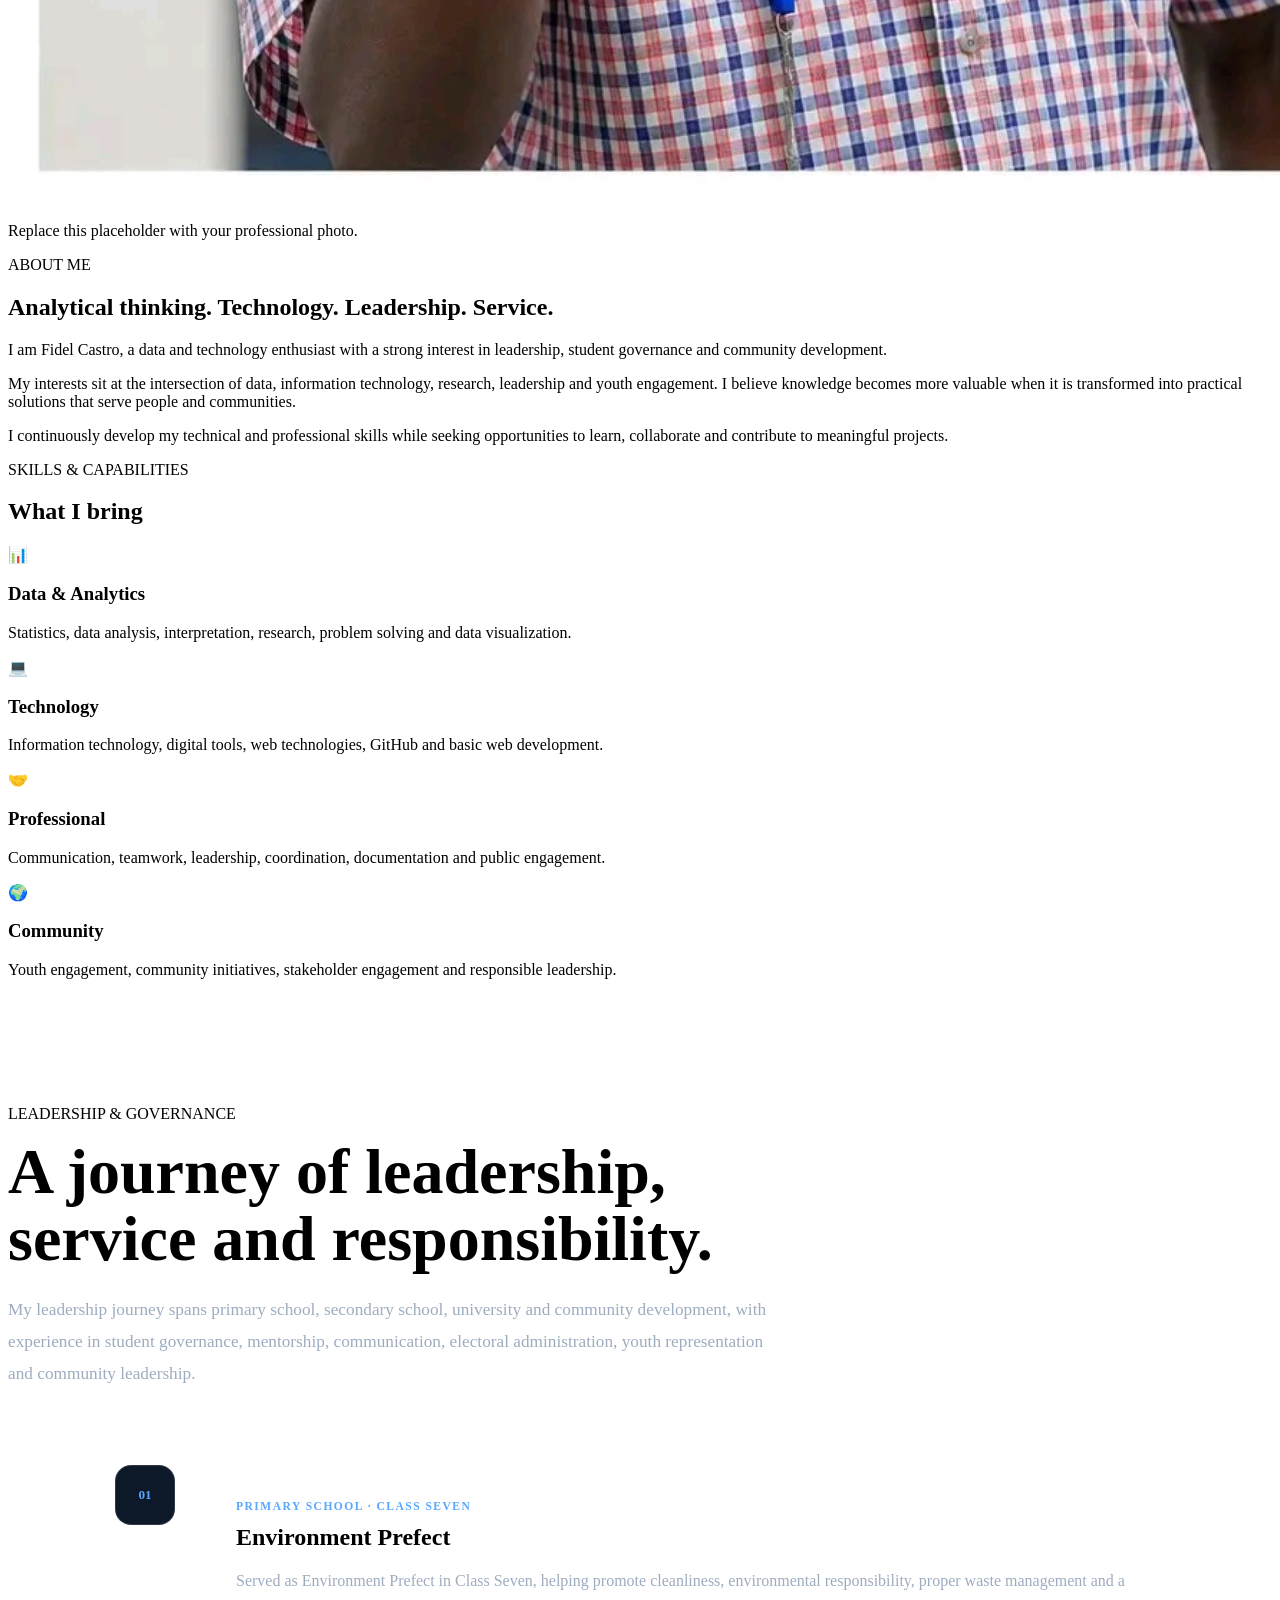
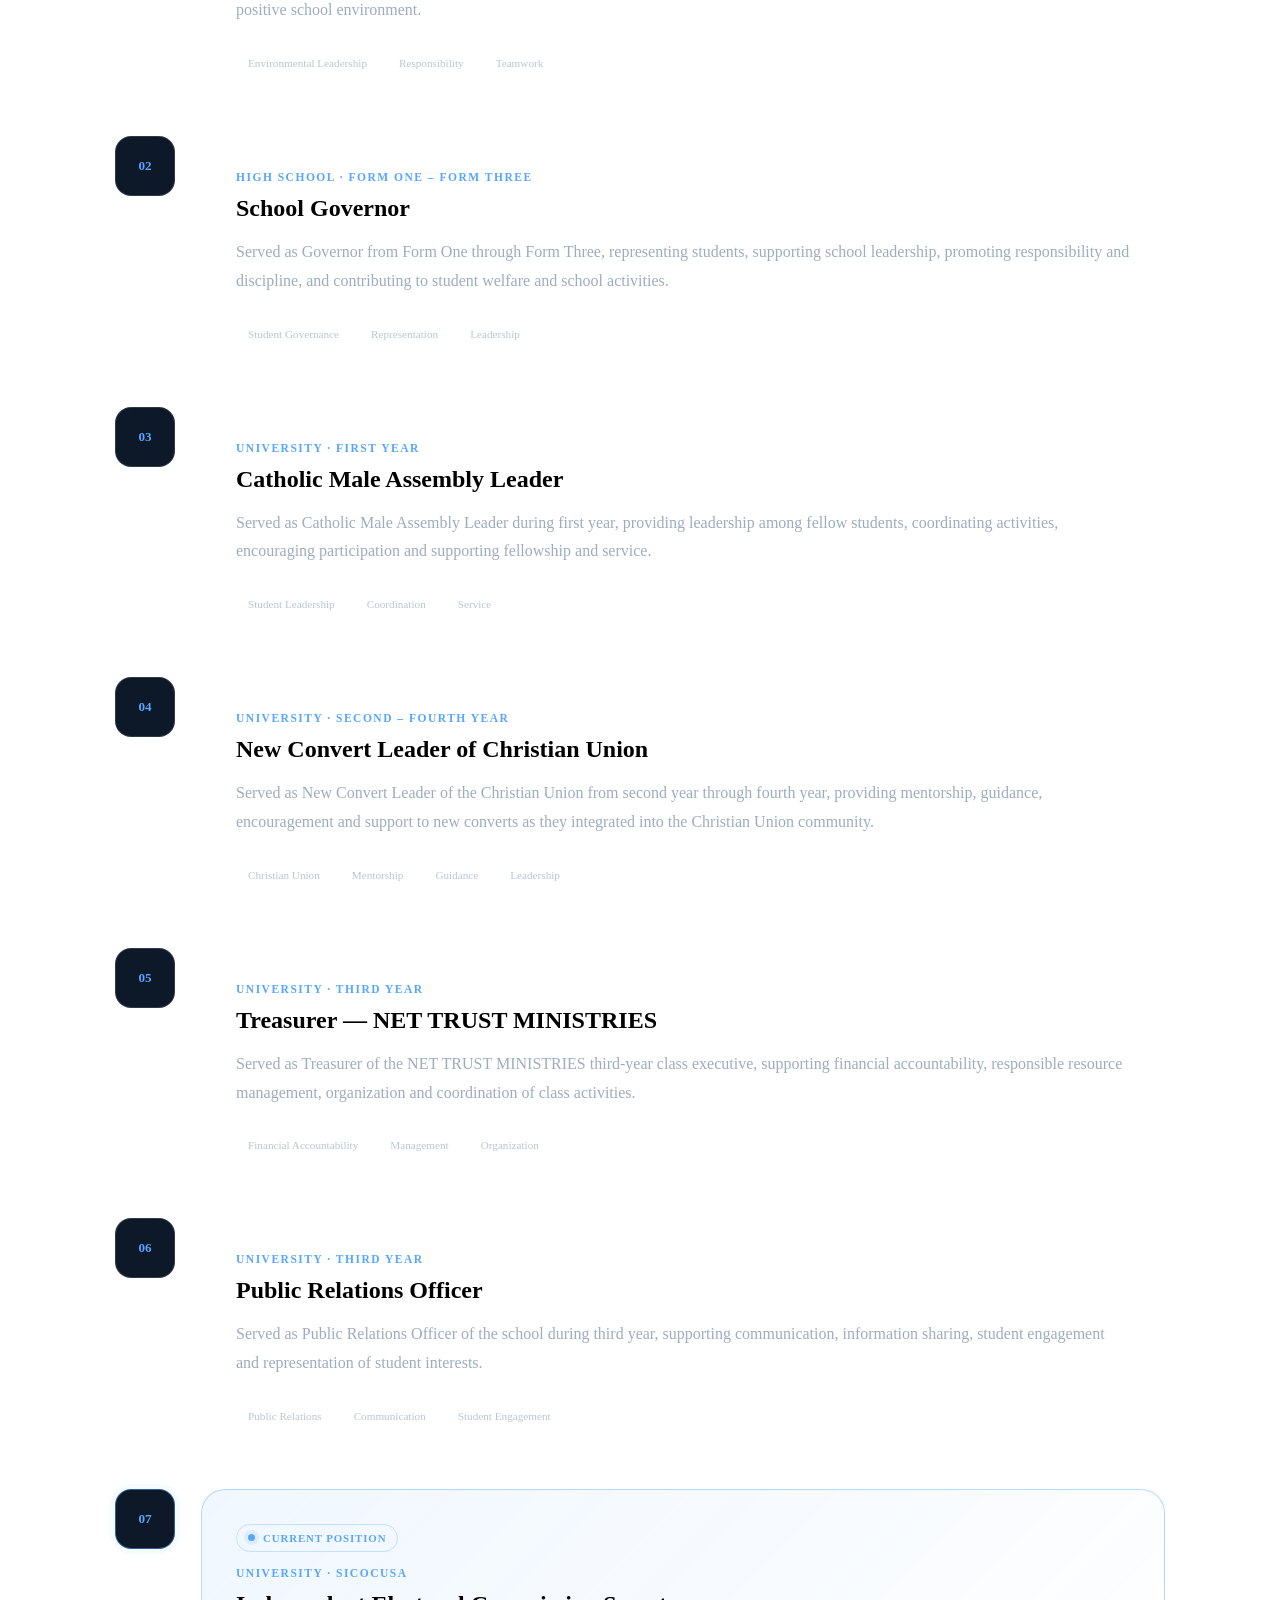
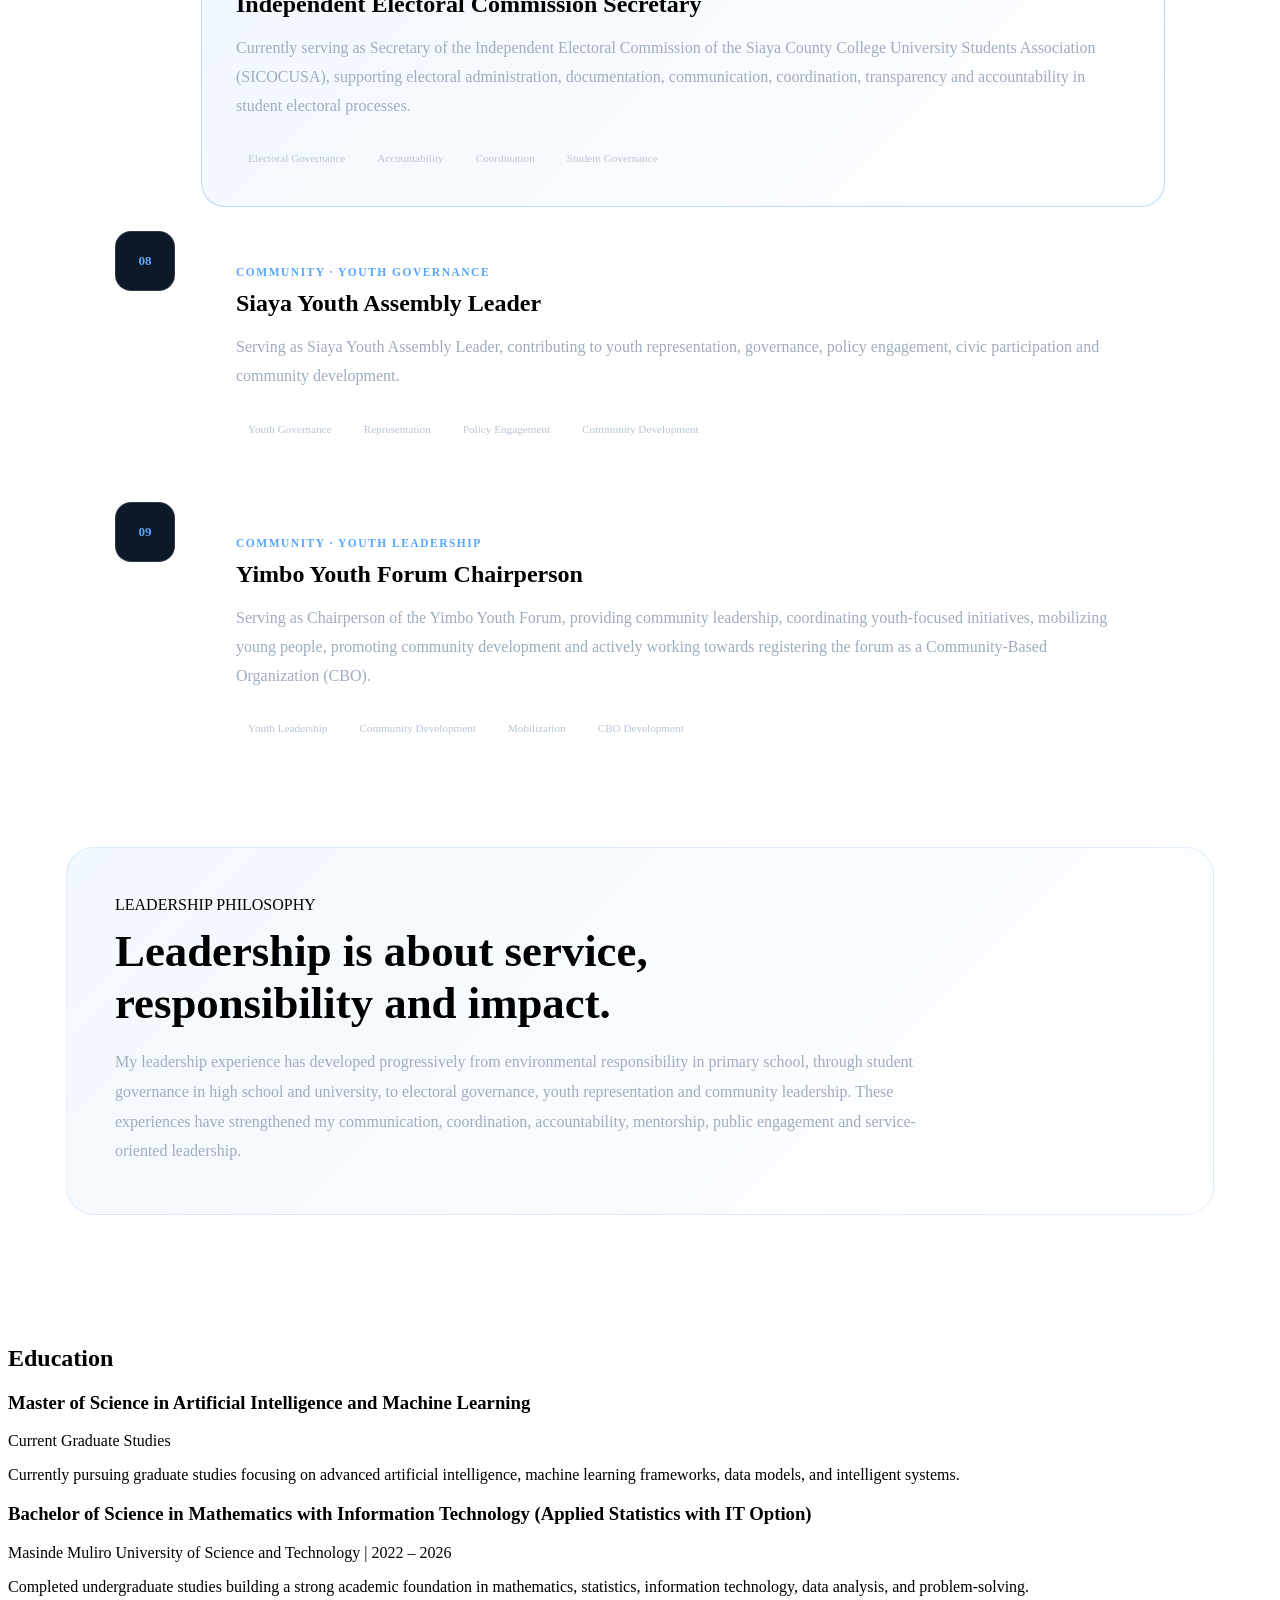
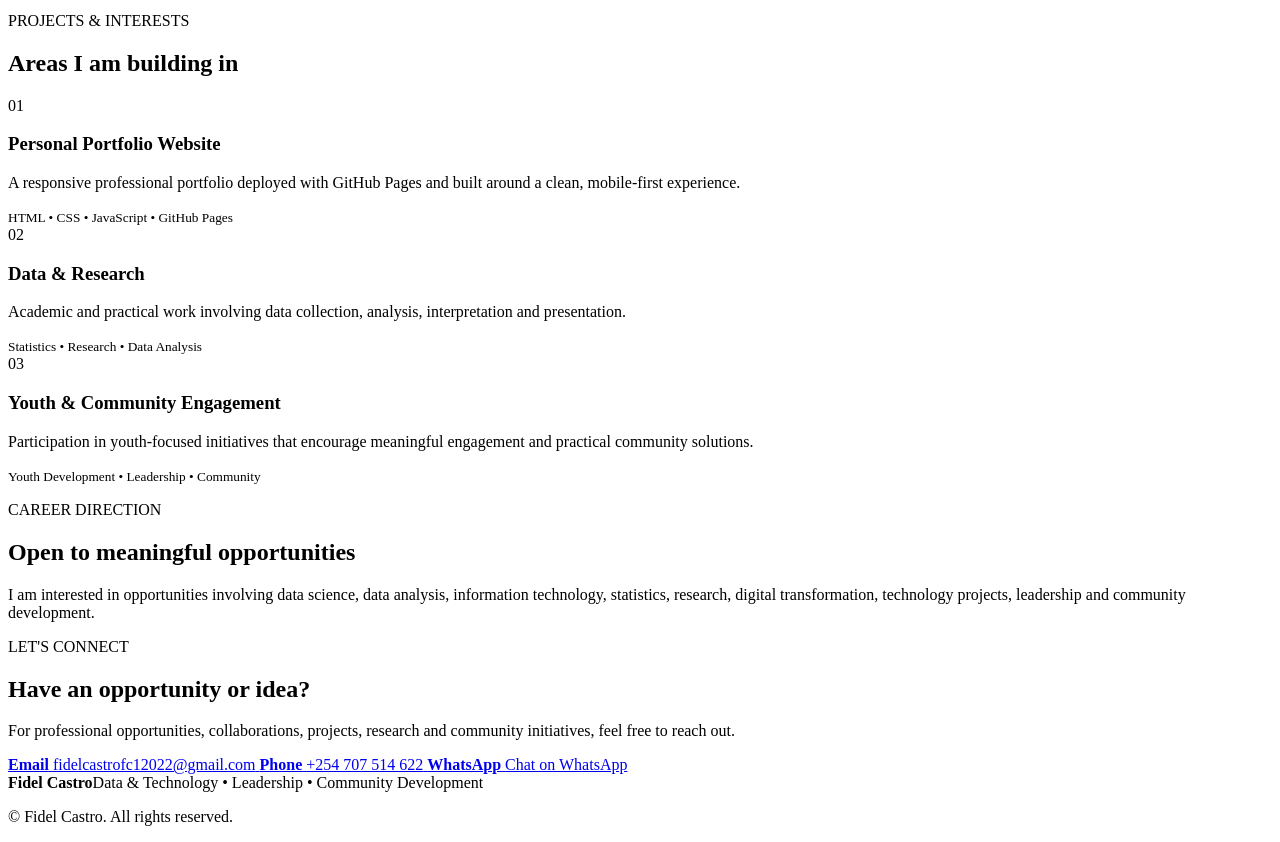
==== commit 9c161e97: "Update index.html" ====
--- a/index.html
+++ b/index.html
@@ -195,7 +195,7 @@
                     </h3>
 
                     <p>
-                        Served as School Governor from Form One through
+                        Served as Governor from Form One through
                         Form Three, representing students, supporting
                         school leadership, promoting responsibility and
                         discipline, and contributing to student welfare
@@ -417,7 +417,7 @@
                     </h3>
 
                     <p>
-                        Serving as a leader within the Siaya Youth Assembly,
+                        Serving as Siaya Youth Assembly Leader,
                         contributing to youth representation, governance,
                         policy engagement, civic participation and
                         community development.
--- a/style.css
+++ b/style.css
@@ -1,88 +1,326 @@
-@import url('https://fonts.googleapis.com/css2?family=Inter:wght@400;500;600;700;800&display=swap');
-
-:root{
-  --bg:#07111f;
-  --surface:#0d1b2d;
-  --surface2:#10243b;
-  --text:#eef5ff;
-  --muted:#a9b9cc;
-  --accent:#43a7ff;
-  --accent2:#8bd3ff;
-  --border:rgba(255,255,255,.10);
-  --max:1120px;
-}
-*{box-sizing:border-box;margin:0;padding:0}
-html{scroll-behavior:smooth}
-body{font-family:Inter,system-ui,sans-serif;background:var(--bg);color:var(--text);line-height:1.7}
-a{color:inherit;text-decoration:none}
-.container{width:min(var(--max),92%);margin:auto}
-.site-header{position:sticky;top:0;z-index:20;background:rgba(7,17,31,.88);backdrop-filter:blur(16px);border-bottom:1px solid var(--border)}
-.nav{min-height:72px;display:flex;align-items:center;justify-content:space-between}
-.logo{font-size:1.65rem;font-weight:800;letter-spacing:-1px}
-.logo span,h1 span{color:var(--accent)}
-.nav-links{display:flex;gap:28px}
-.nav-links a{font-size:.9rem;color:var(--muted);transition:.2s}
-.nav-links a:hover{color:var(--text)}
-.menu-toggle{display:none;background:none;border:0;color:var(--text);font-size:1.6rem}
-.hero{padding:105px 0 90px;background:radial-gradient(circle at 80% 20%,rgba(67,167,255,.16),transparent 30%)}
-.hero-grid{display:grid;grid-template-columns:1.25fr .75fr;gap:70px;align-items:center}
-.eyebrow{font-size:.75rem;letter-spacing:.16em;font-weight:800;color:var(--accent);margin-bottom:15px}
-h1{font-size:clamp(3.3rem,8vw,6.3rem);line-height:1;letter-spacing:-.07em;margin-bottom:20px}
-h2{font-size:clamp(2rem,4vw,3.2rem);line-height:1.12;letter-spacing:-.04em;margin-bottom:22px}
-h3{line-height:1.25;margin-bottom:10px}
-.lead{font-size:1.08rem;color:var(--muted);max-width:680px}
-.actions{display:flex;gap:12px;margin:30px 0 20px;flex-wrap:wrap}
-.btn{padding:12px 19px;border-radius:10px;font-weight:700;border:1px solid var(--border)}
-.btn.primary{background:var(--accent);color:#03101d;border-color:var(--accent)}
-.btn.secondary{background:transparent}
-.quick-links{display:flex;gap:20px;color:var(--muted);font-size:.9rem}
-.profile-card{background:linear-gradient(145deg,var(--surface2),var(--surface));border:1px solid var(--border);border-radius:24px;padding:20px;box-shadow:0 25px 70px rgba(0,0,0,.25)}
-.profile-frame{aspect-ratio:1/1;overflow:hidden;border-radius:18px;background:#091827}
-.profile-frame img{width:100%;height:100%;object-fit:cover}
-.photo-note{font-size:.72rem;color:var(--muted);text-align:center;margin-top:12px}
-.section{padding:95px 0}
-.alt{background:var(--surface)}
-.two-col,.career{display:grid;grid-template-columns:1fr 1fr;gap:70px}
-.two-col p,.career>p{color:var(--muted);margin-bottom:16px}
-.cards{display:grid;grid-template-columns:repeat(4,1fr);gap:16px}
-.card,.project,.education-card{background:rgba(255,255,255,.035);border:1px solid var(--border);border-radius:16px;padding:24px}
-.icon{font-size:1.8rem;margin-bottom:20px}
-.card p,.project p,.role p,.education-card p{color:var(--muted);font-size:.92rem}
-.timeline{display:grid;gap:18px}
-.role{display:grid;grid-template-columns:60px 1fr;gap:20px;padding:25px;border:1px solid var(--border);border-radius:18px;background:rgba(255,255,255,.025)}
-.role-number{font-size:1.4rem;font-weight:800;color:var(--accent)}
-.tag{display:inline-block;font-size:.68rem;text-transform:uppercase;letter-spacing:.12em;color:var(--accent2);font-weight:800;margin-bottom:8px}
-.association{color:var(--text)!important;font-weight:600;margin-bottom:7px}
-.values{display:flex;flex-wrap:wrap;gap:10px;margin-top:25px}
-.values span{border:1px solid var(--border);padding:7px 12px;border-radius:999px;color:var(--muted);font-size:.78rem}
-.project-grid{display:grid;grid-template-columns:repeat(3,1fr);gap:18px}
-.project>span{color:var(--accent);font-weight:800}
-.project small{display:block;color:var(--accent2);margin-top:18px}
-.education-card{max-width:800px}
-.contact{padding-bottom:110px}
-.contact-box{display:grid;grid-template-columns:1fr .8fr;gap:60px;padding:42px;border-radius:22px;background:linear-gradient(145deg,#0e2742,#0a1828);border:1px solid var(--border)}
-.contact-box>div:first-child p:last-child{color:var(--muted);max-width:580px}
-.contact-details{display:grid;gap:10px}
-.contact-details a{display:flex;flex-direction:column;padding:15px 17px;border:1px solid var(--border);border-radius:12px;background:rgba(255,255,255,.025)}
-.contact-details strong{font-size:.8rem;color:var(--accent)}
-.contact-details span{font-size:.9rem}
-footer{border-top:1px solid var(--border);padding:28px 0;color:var(--muted)}
-.footer-inner{display:flex;justify-content:space-between;gap:20px;align-items:center;font-size:.75rem}
-.footer-inner div{display:flex;flex-direction:column}
-.footer-inner strong{color:var(--text)}
-@media(max-width:850px){
-  .menu-toggle{display:block}
-  .nav-links{display:none;position:absolute;top:72px;left:0;right:0;background:var(--bg);padding:20px 4%;flex-direction:column;gap:16px;border-bottom:1px solid var(--border)}
-  .nav-links.open{display:flex}
-  .hero-grid,.two-col,.career,.contact-box{grid-template-columns:1fr}
-  .hero{padding-top:70px}
-  .cards{grid-template-columns:1fr 1fr}
-  .project-grid{grid-template-columns:1fr}
-}
-@media(max-width:520px){
-  .section{padding:70px 0}
-  h1{font-size:3.5rem}
-  .cards{grid-template-columns:1fr}
-  .footer-inner{flex-direction:column;align-items:flex-start}
-  .role{grid-template-columns:1fr}
-}
+/* =========================================
+   LEADERSHIP & GOVERNANCE
+========================================= */
+
+.leadership-section {
+    padding: 110px 0;
+}
+
+.leadership-section .section-heading {
+    max-width: 850px;
+    margin-bottom: 75px;
+}
+
+.leadership-section .section-heading h2 {
+    font-size: clamp(2.3rem, 5vw, 4.2rem);
+    line-height: 1.05;
+    margin: 15px 0 22px;
+}
+
+.leadership-section .section-heading p {
+    max-width: 760px;
+    color: #9eacc0;
+    font-size: 1.08rem;
+    line-height: 1.85;
+}
+
+
+/* TIMELINE */
+
+.leadership-timeline {
+    position: relative;
+    max-width: 1050px;
+    margin: 0 auto;
+}
+
+.leadership-timeline::before {
+    content: "";
+    position: absolute;
+    left: 28px;
+    top: 0;
+    bottom: 0;
+    width: 1px;
+    background: rgba(255,255,255,.12);
+}
+
+
+/* ITEMS */
+
+.leadership-item {
+    position: relative;
+    display: grid;
+    grid-template-columns: 58px 1fr;
+    gap: 28px;
+    margin-bottom: 24px;
+}
+
+.leadership-marker {
+    position: relative;
+    z-index: 2;
+
+    width: 58px;
+    height: 58px;
+
+    display: flex;
+    align-items: center;
+    justify-content: center;
+
+    border-radius: 16px;
+
+    background: #0d1828;
+    border: 1px solid rgba(255,255,255,.14);
+
+    color: #58a6ff;
+
+    font-size: .82rem;
+    font-weight: 800;
+}
+
+
+/* CARDS */
+
+.leadership-card {
+    padding: 34px;
+
+    border-radius: 24px;
+
+    background: rgba(255,255,255,.025);
+
+    border: 1px solid rgba(255,255,255,.1);
+
+    transition:
+        transform .25s ease,
+        border-color .25s ease,
+        background .25s ease;
+}
+
+.leadership-card:hover {
+    transform: translateY(-4px);
+
+    border-color: rgba(88,166,255,.38);
+
+    background: rgba(255,255,255,.045);
+}
+
+
+/* TEXT */
+
+.leadership-stage {
+    display: block;
+
+    margin-bottom: 10px;
+
+    color: #58a6ff;
+
+    font-size: .72rem;
+    font-weight: 800;
+
+    letter-spacing: .13em;
+}
+
+.leadership-card h3 {
+    margin: 0 0 15px;
+
+    font-size: 1.5rem;
+    line-height: 1.25;
+}
+
+.leadership-card p {
+    margin: 0;
+
+    color: #9eacc0;
+
+    font-size: 1rem;
+
+    line-height: 1.8;
+}
+
+
+/* TAGS */
+
+.leadership-tags {
+    display: flex;
+    flex-wrap: wrap;
+
+    gap: 8px;
+
+    margin-top: 24px;
+}
+
+.leadership-tags span {
+    padding: 7px 11px;
+
+    border-radius: 999px;
+
+    border: 1px solid rgba(255,255,255,.1);
+
+    color: #b8c5d5;
+
+    font-size: .7rem;
+}
+
+
+/* CURRENT POSITION */
+
+.current-position .leadership-card {
+    border-color: rgba(88,166,255,.4);
+
+    background:
+        linear-gradient(
+            135deg,
+            rgba(88,166,255,.09),
+            rgba(255,255,255,.025)
+        );
+}
+
+.current-marker {
+    border-color: rgba(88,166,255,.5);
+
+    box-shadow:
+        0 0 0 5px rgba(88,166,255,.05);
+}
+
+.current-badge {
+    display: inline-flex;
+
+    align-items: center;
+
+    gap: 8px;
+
+    margin-bottom: 15px;
+
+    padding: 7px 11px;
+
+    border-radius: 999px;
+
+    border: 1px solid rgba(88,166,255,.3);
+
+    color: #58a6ff;
+
+    font-size: .68rem;
+
+    font-weight: 800;
+
+    letter-spacing: .08em;
+}
+
+.status-dot {
+    width: 7px;
+    height: 7px;
+
+    border-radius: 50%;
+
+    background: #58a6ff;
+
+    box-shadow:
+        0 0 0 4px rgba(88,166,255,.12);
+}
+
+
+/* FEATURED COMMUNITY LEADERSHIP */
+
+.featured-leadership {
+    border-color: rgba(255,255,255,.16);
+}
+
+
+/* LEADERSHIP SUMMARY */
+
+.leadership-summary {
+    max-width: 1050px;
+
+    margin: 70px auto 0;
+
+    padding: 48px;
+
+    border-radius: 28px;
+
+    border: 1px solid rgba(88,166,255,.18);
+
+    background:
+        linear-gradient(
+            135deg,
+            rgba(88,166,255,.08),
+            rgba(255,255,255,.025)
+        );
+}
+
+.leadership-summary h3 {
+    max-width: 750px;
+
+    margin: 12px 0 18px;
+
+    font-size: clamp(1.8rem, 4vw, 2.8rem);
+
+    line-height: 1.15;
+}
+
+.leadership-summary p {
+    max-width: 850px;
+
+    margin: 0;
+
+    color: #9eacc0;
+
+    line-height: 1.85;
+}
+
+
+/* MOBILE */
+
+@media (max-width: 700px) {
+
+    .leadership-section {
+        padding: 75px 0;
+    }
+
+    .leadership-section .section-heading {
+        margin-bottom: 50px;
+    }
+
+    .leadership-section .section-heading h2 {
+        font-size: 2.35rem;
+    }
+
+    .leadership-timeline::before {
+        left: 21px;
+    }
+
+    .leadership-item {
+        grid-template-columns: 44px 1fr;
+        gap: 14px;
+        margin-bottom: 18px;
+    }
+
+    .leadership-marker {
+        width: 44px;
+        height: 44px;
+        border-radius: 12px;
+        font-size: .7rem;
+    }
+
+    .leadership-card {
+        padding: 24px;
+        border-radius: 20px;
+    }
+
+    .leadership-card h3 {
+        font-size: 1.25rem;
+    }
+
+    .leadership-card p {
+        font-size: .95rem;
+        line-height: 1.75;
+    }
+
+    .leadership-summary {
+        margin-top: 50px;
+        padding: 30px 24px;
+        border-radius: 22px;
+    }
+
+    .leadership-summary h3 {
+        font-size: 1.9rem;
+    }
+
+  }
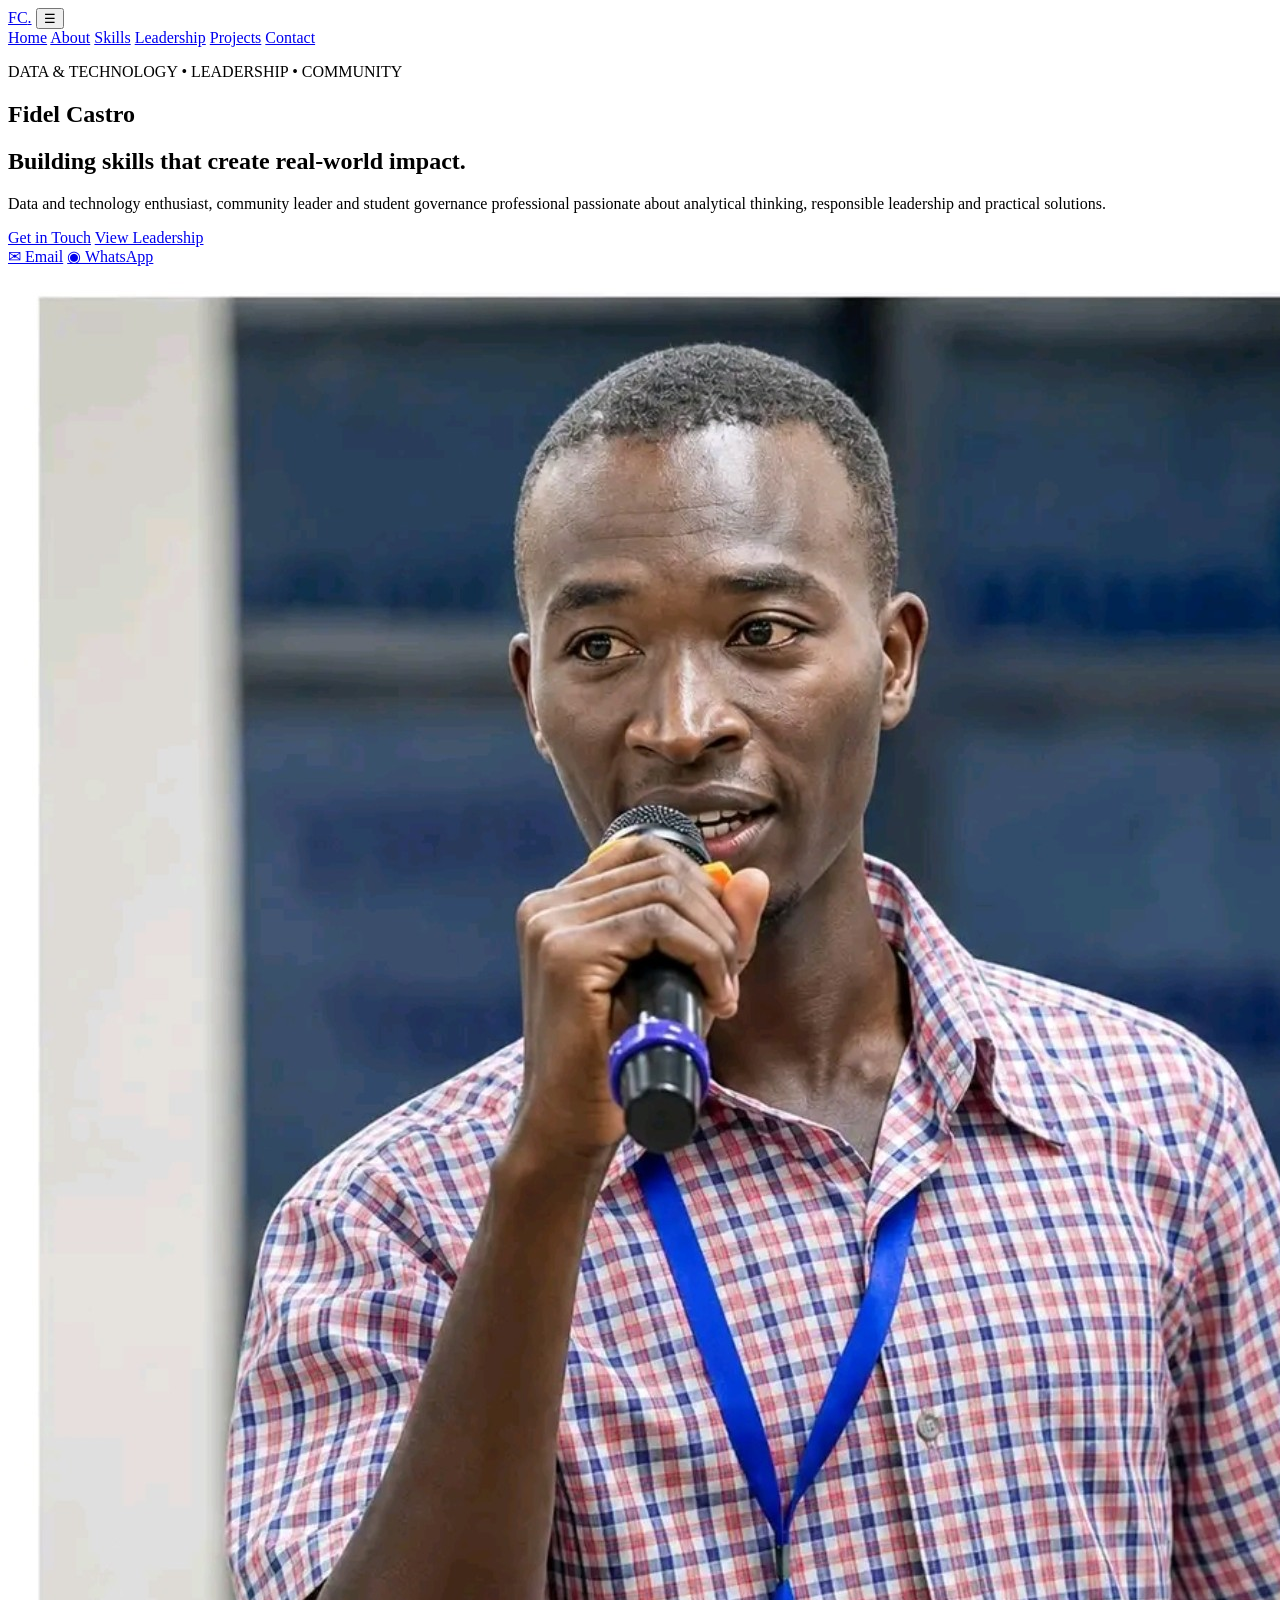
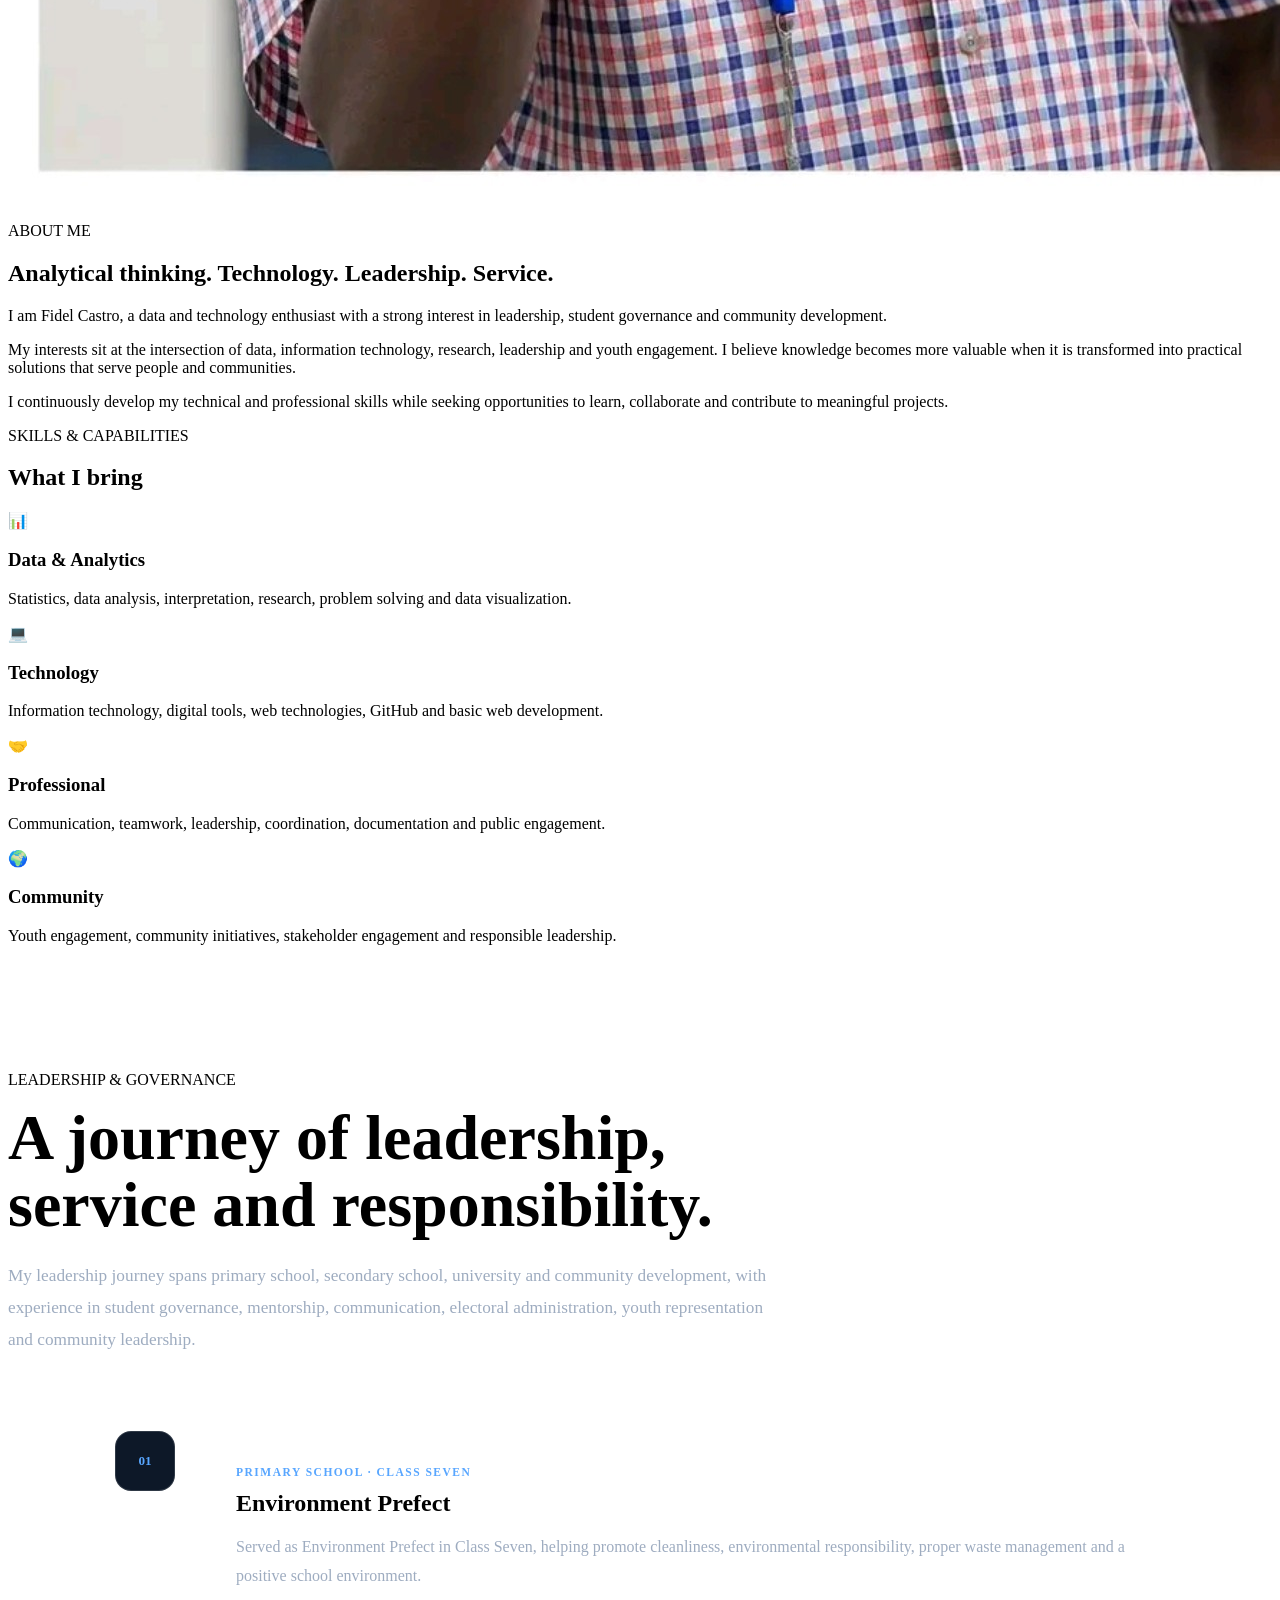
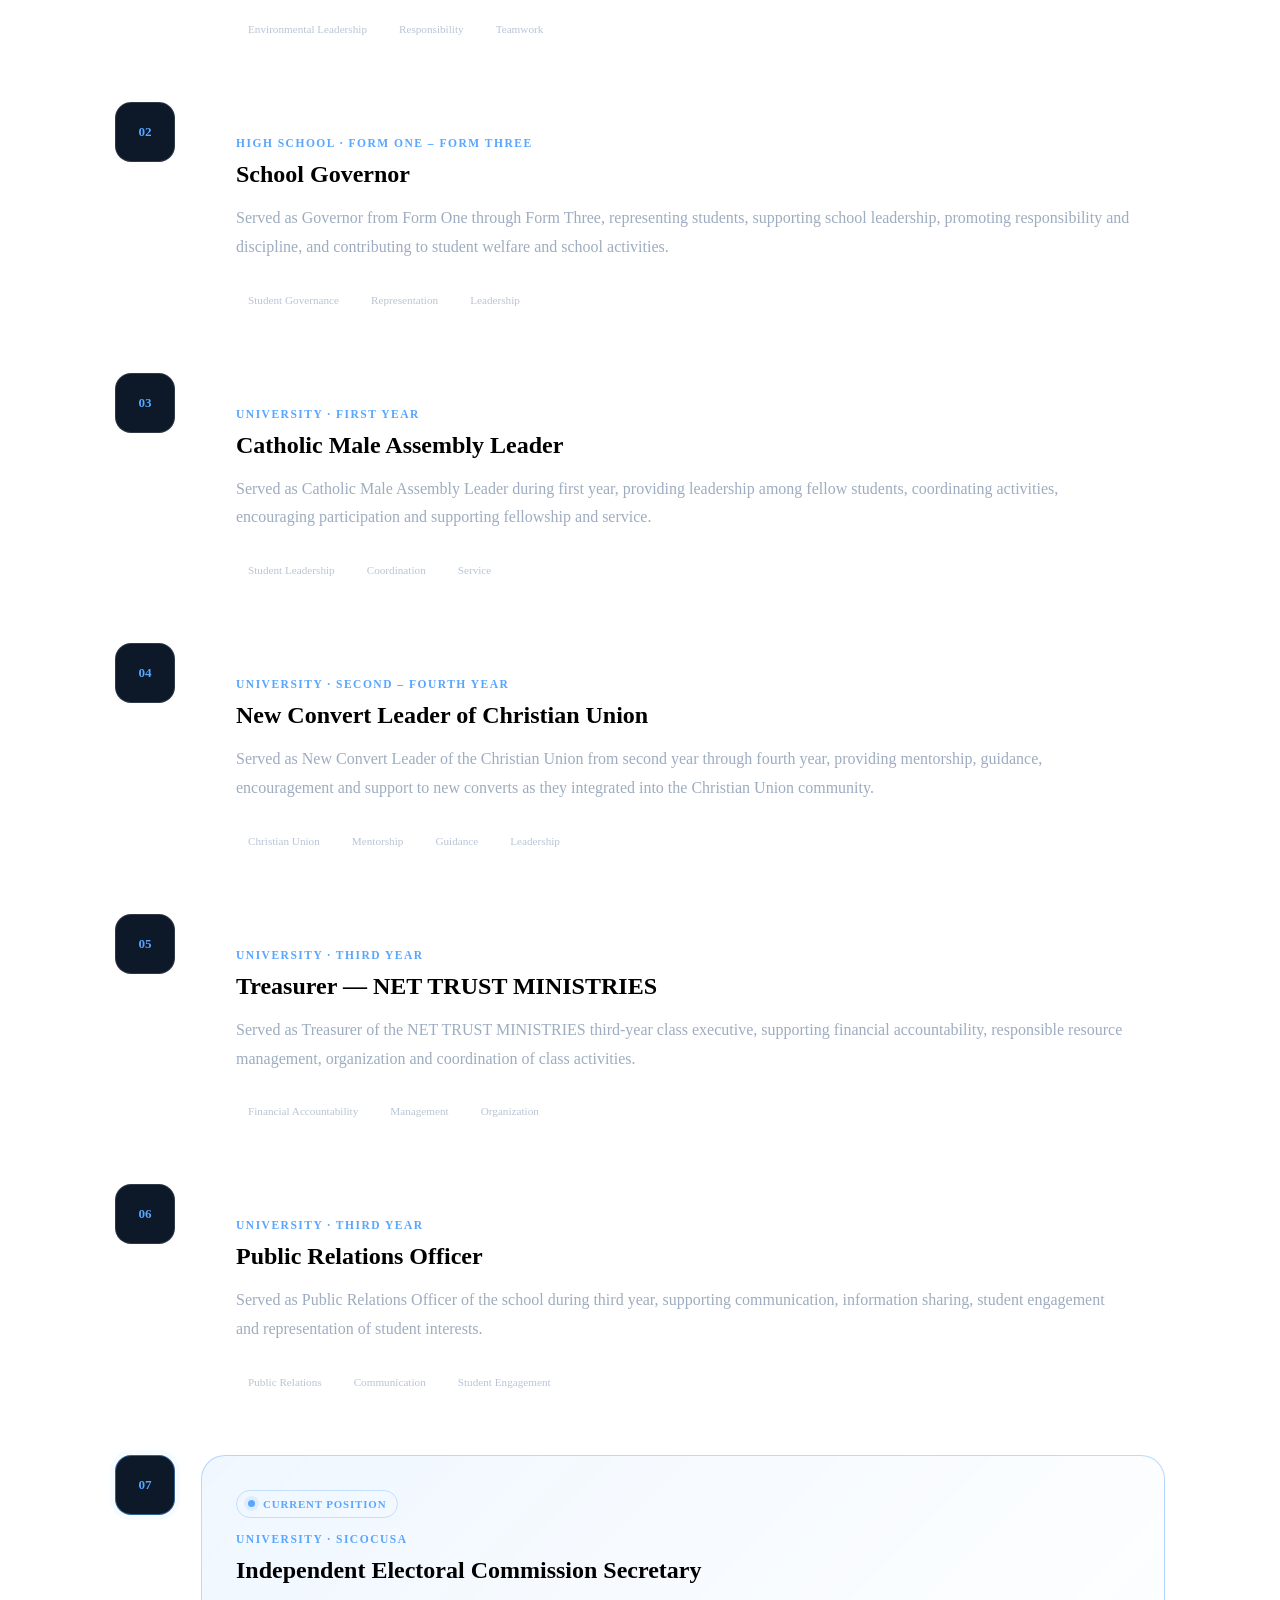
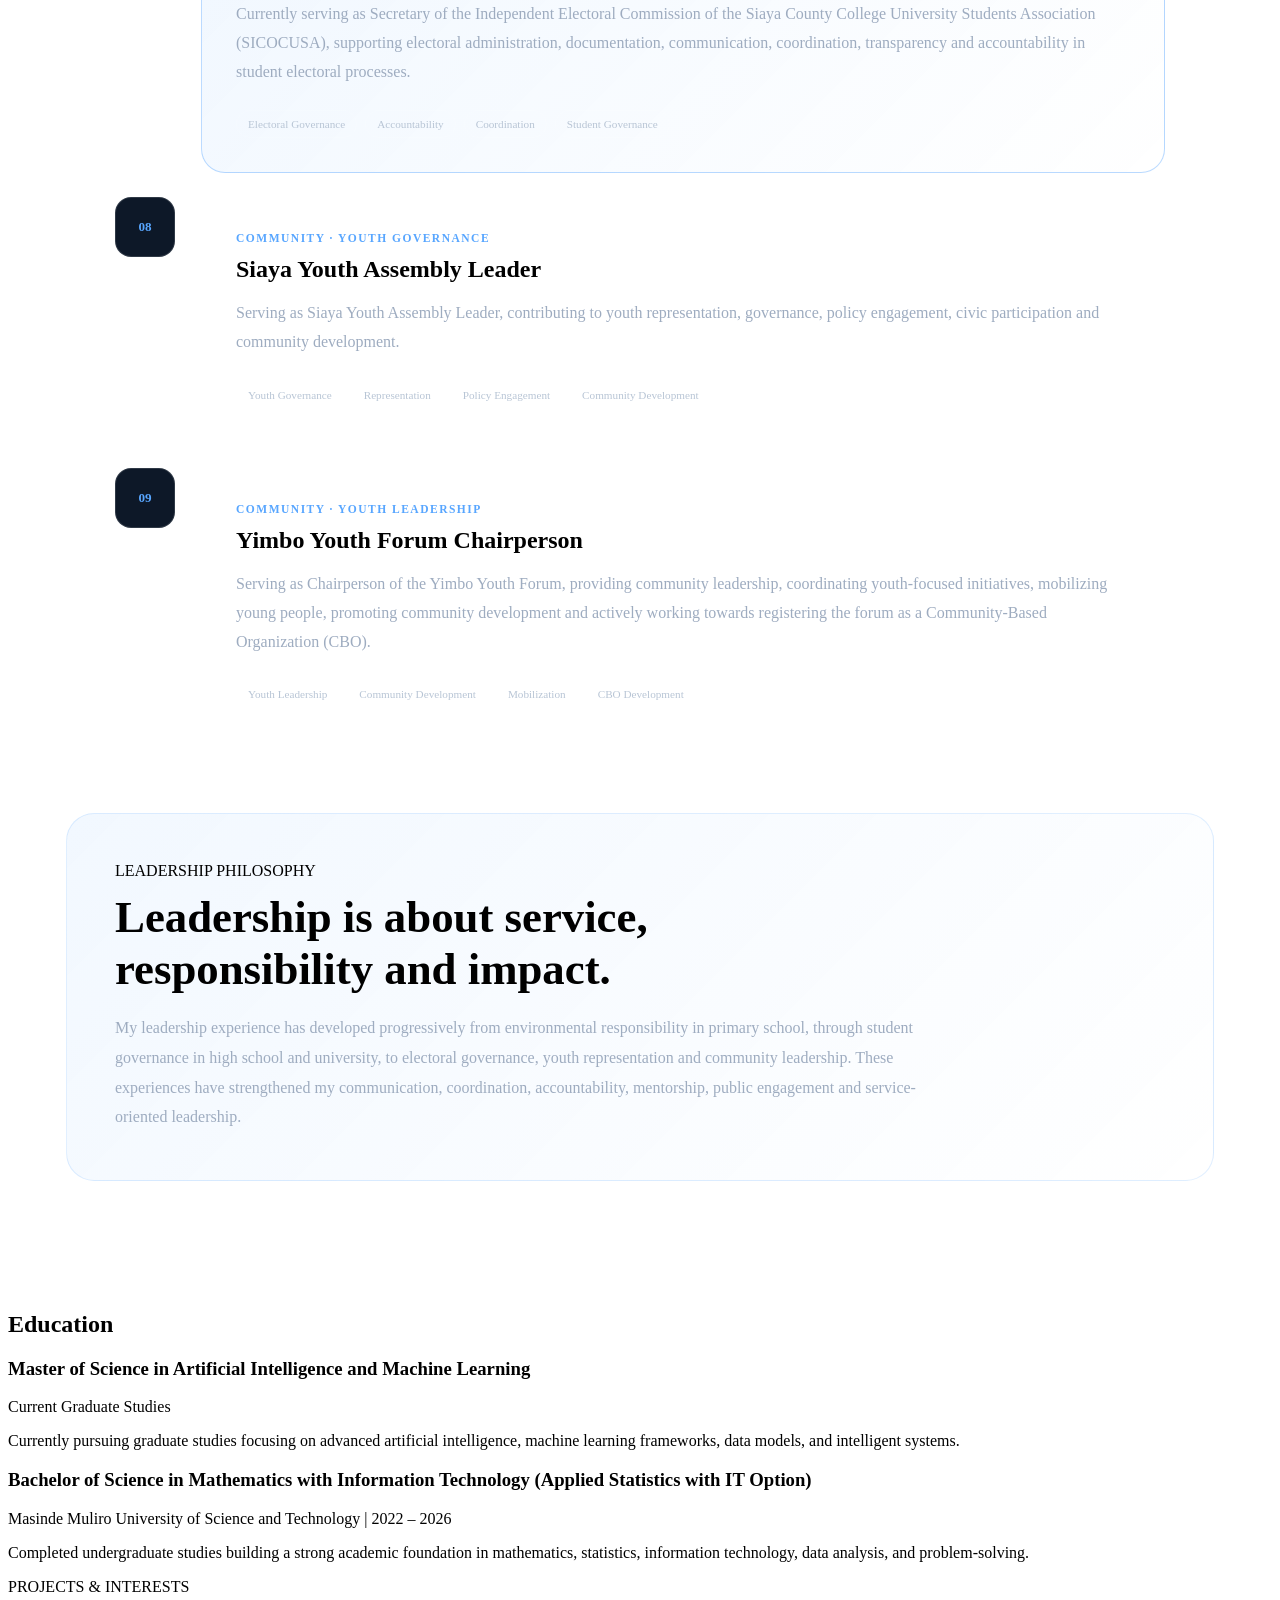
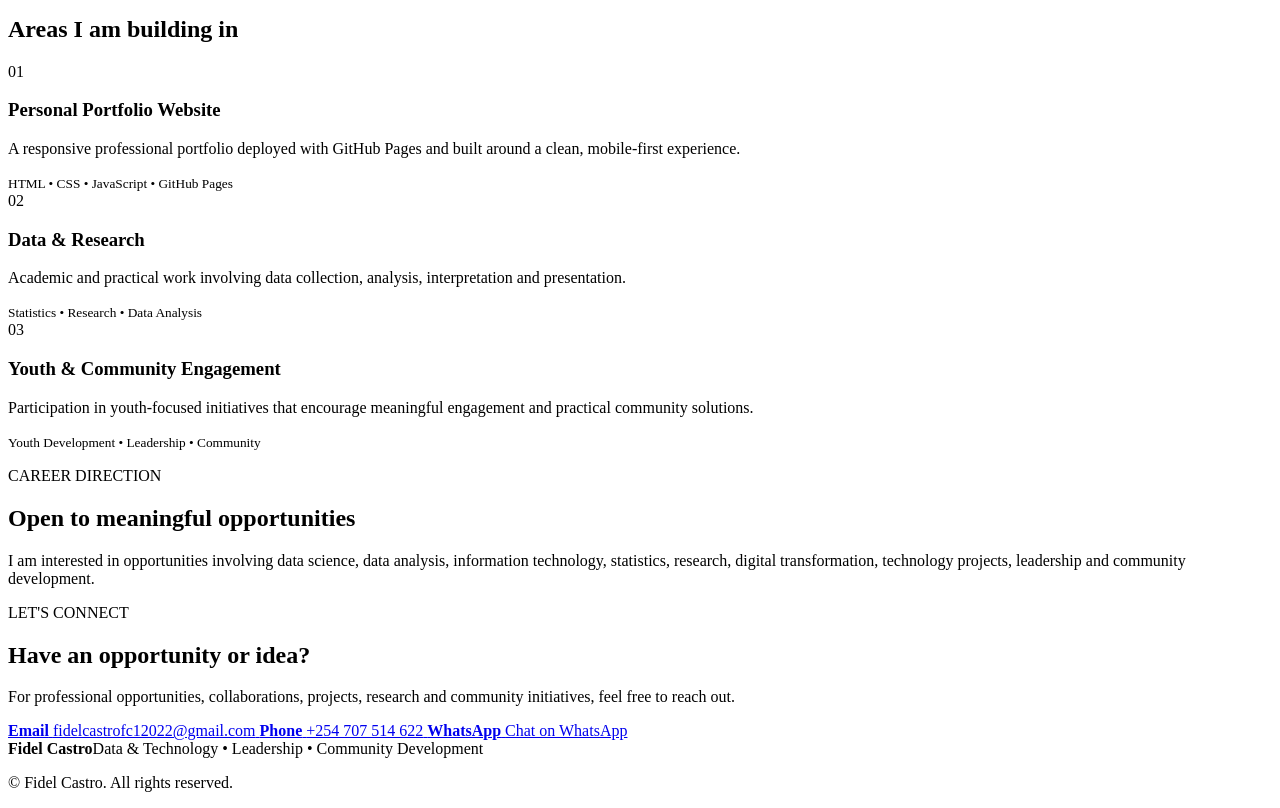
==== commit 3166c651: "Update photo note to comment in profile card Replaced placeholder text with comment for professional" ====
--- a/index.html
+++ b/index.html
@@ -48,7 +48,7 @@
           <div class="profile-frame">
             <img src="profile.jpg" alt="Fidel Castro profile photo">
           </div>
-          <p class="photo-note">Replace this placeholder with your professional photo.</p>
+          <!-- Professional photo -->
         </div>
       </div>
     </section>
